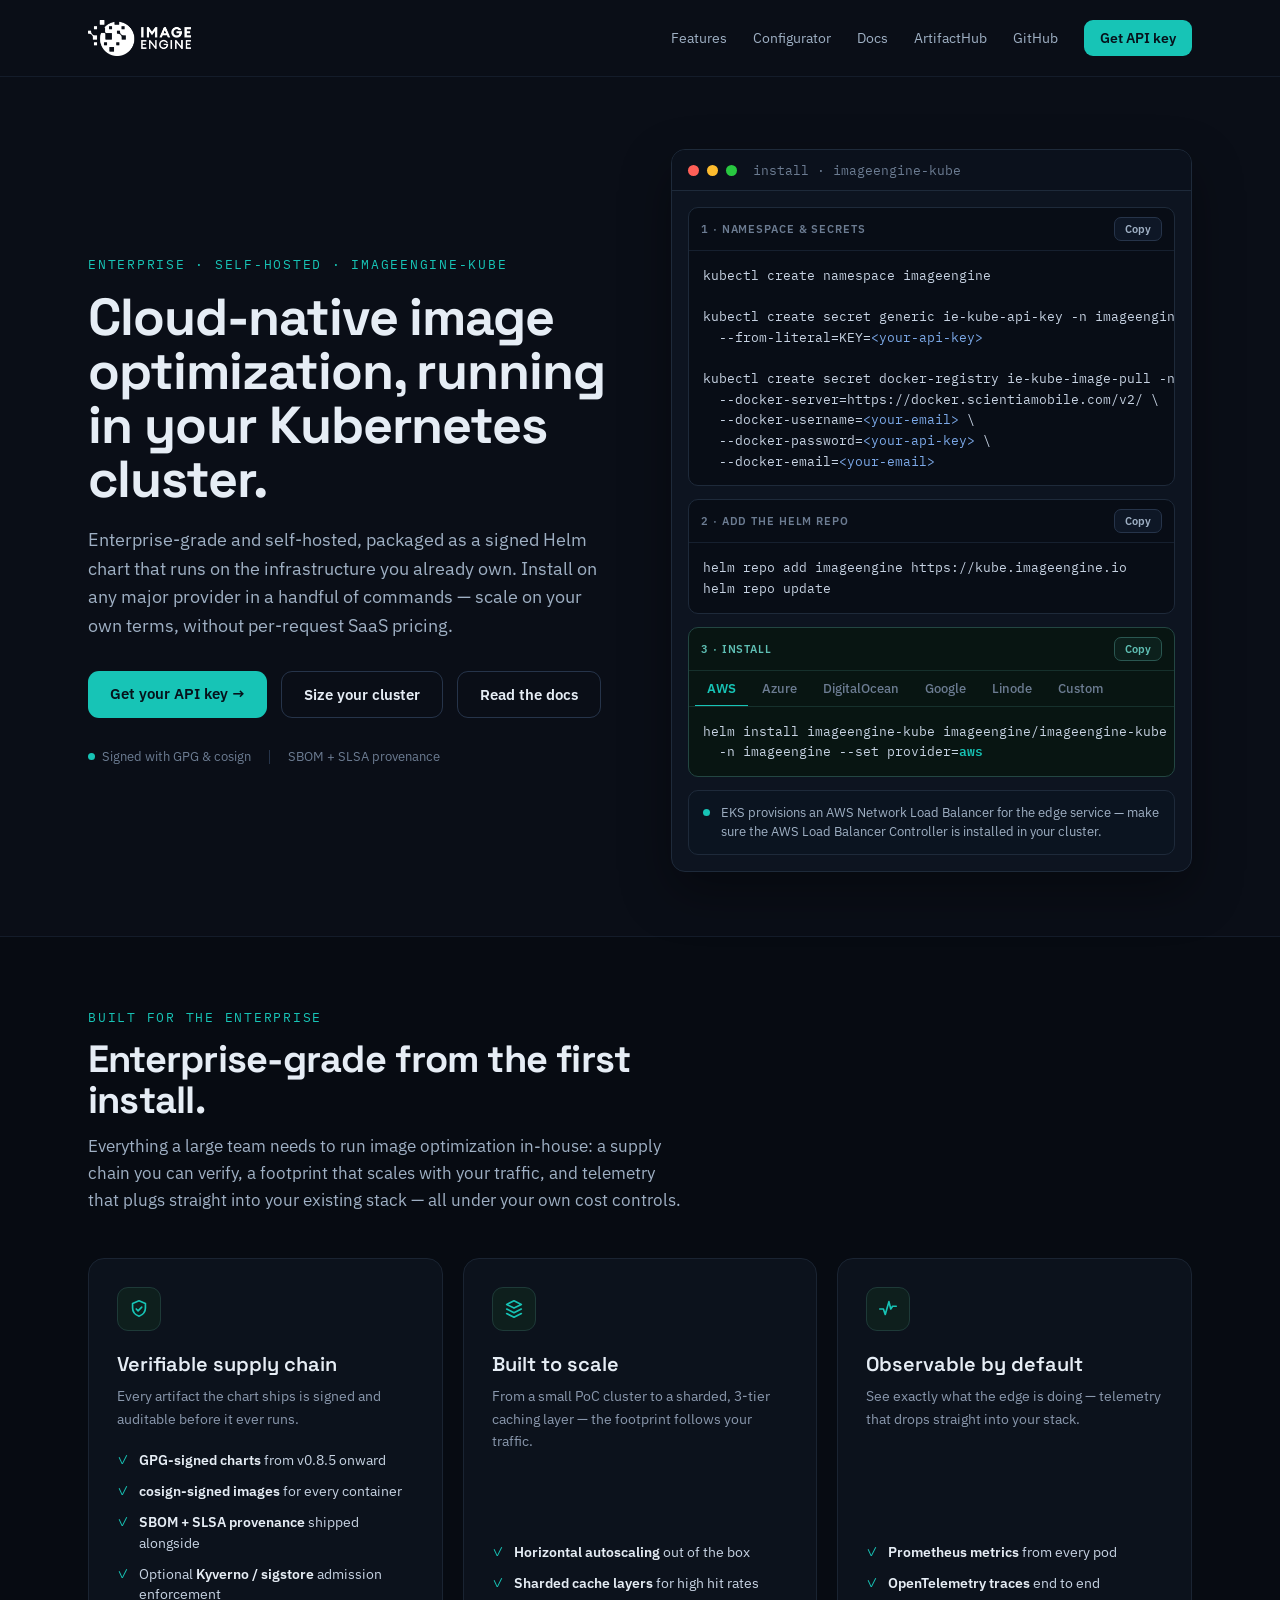
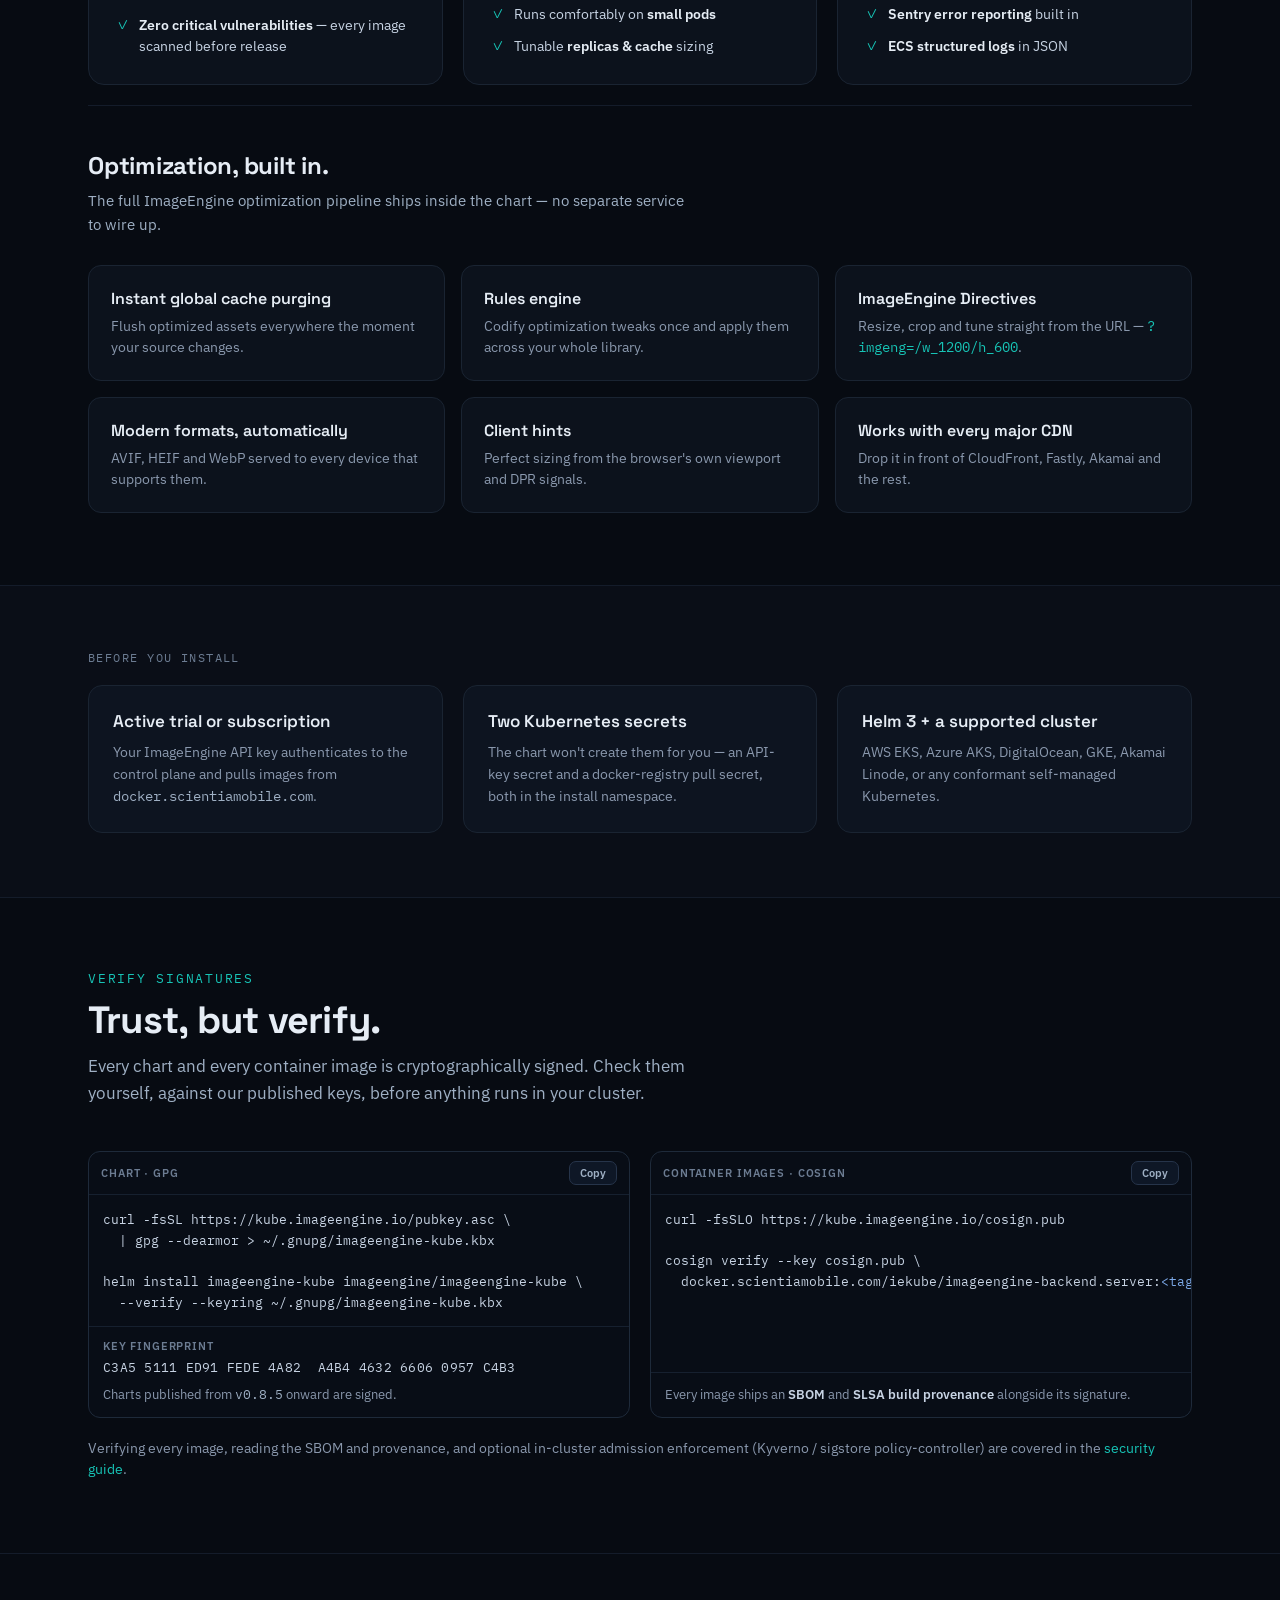
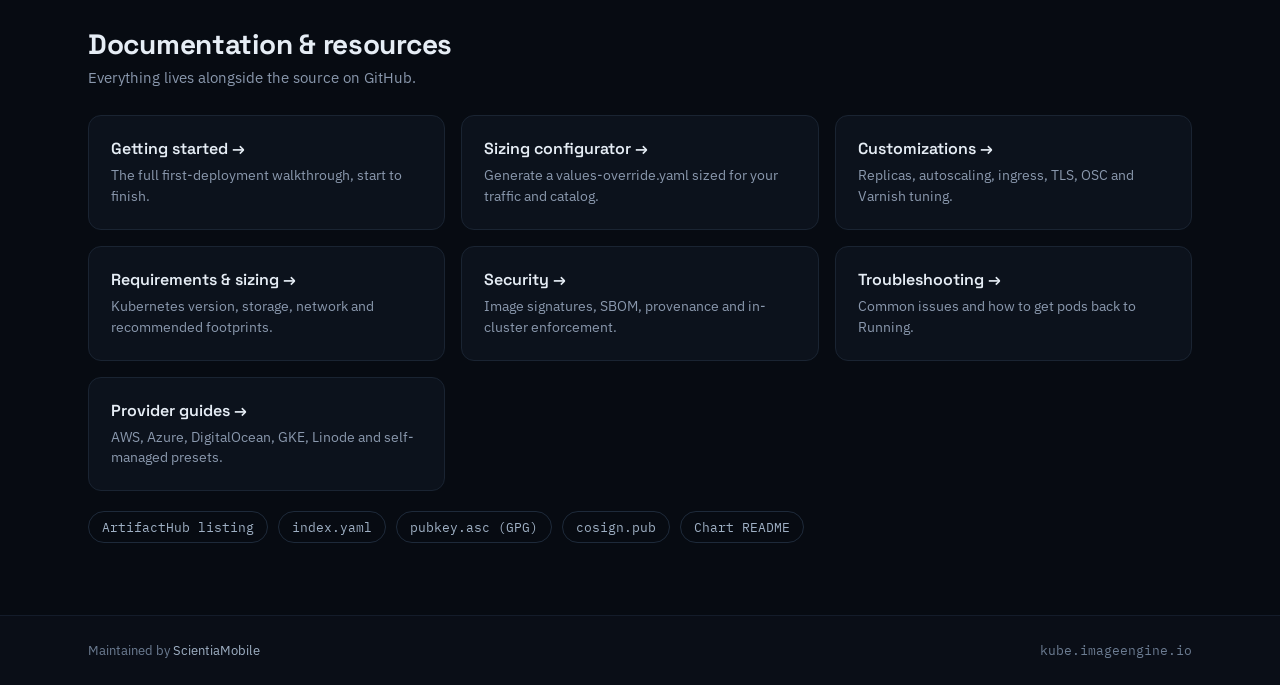
==== index.html @ 16ba5256 "feat: add sizing configurator for Helm values overrides Add configurator.html — a static sizing wiza" ====
<!doctype html>
<html lang="en">
<head>
<meta charset="utf-8">
<meta name="viewport" content="width=device-width, initial-scale=1">
<title>ImageEngine Kube — cloud-native image optimization for Kubernetes</title>
<meta name="description" content="Enterprise-grade, self-hosted image optimization packaged as a signed Helm chart that runs in your own Kubernetes cluster. Install on any major provider in a handful of commands.">
<link rel="icon" href="assets/ie-mark-v3.svg">
<link rel="preconnect" href="https://fonts.googleapis.com">
<link rel="preconnect" href="https://fonts.gstatic.com" crossorigin="">
<link href="https://fonts.googleapis.com/css2?family=Space+Grotesk:wght@400;500;600;700&family=IBM+Plex+Sans:wght@400;500;600&family=IBM+Plex+Mono:wght@400;500&display=swap" rel="stylesheet">
<style>
  * { box-sizing: border-box; }
  body { margin: 0; background: #0A0E17; }
  a { color: #17C4B6; text-decoration: none; }
  a:hover { color: #4CE0D3; }
  pre { margin: 0; }
  [data-tabstrip]::-webkit-scrollbar { display: none; }
  ::selection { background: #17C4B6; color: #06121B; }
  .copy-btn:hover { border-color: #17C4B6 !important; color: #17C4B6 !important; }
  .tab-btn:hover { color: #B7ECE6 !important; }
  @media (max-width: 900px) {
    [data-wrap] { padding-left: 28px !important; padding-right: 28px !important; }
    [data-hero] { grid-template-columns: 1fr !important; gap: 40px !important; }
    [data-hero] h1 { font-size: 40px !important; }
    [data-grid3] { grid-template-columns: 1fr 1fr !important; }
    [data-grid2] { grid-template-columns: 1fr !important; }
  }
  @media (max-width: 600px) {
    [data-wrap] { padding-left: 20px !important; padding-right: 20px !important; }
    [data-grid3] { grid-template-columns: 1fr !important; }
    [data-hero] h1 { font-size: 32px !important; }
    [data-nav] { flex-wrap: wrap !important; gap: 14px !important; }
    [data-nav-links] { gap: 14px !important; flex-wrap: wrap !important; }
  }
</style>
</head>
<body>

<div style="background:#0A0E17; color:#E6EDF5; font-family:'IBM Plex Sans',sans-serif; overflow:hidden;">

  <!-- nav -->
  <div style="border-bottom:1px solid #141C2A;">
    <div data-wrap="" data-nav="" style="max-width:1200px; margin:0 auto; display:flex; align-items:center; justify-content:space-between; padding:20px 48px;">
      <div style="display:flex; align-items:center;">
        <img src="assets/logo-white.png" alt="ImageEngine Kube" style="height:36px; width:auto; display:block;">
      </div>
      <div data-nav-links="" style="display:flex; align-items:center; gap:26px; font-size:14px;">
        <a href="#features" style="color:#9FB0C4;">Features</a>
        <a href="configurator.html" style="color:#9FB0C4;">Configurator</a>
        <a href="https://github.com/imgeng/imageengine-kube-helm/blob/main/charts/imageengine-kube/docs/GETTING_STARTED.md" style="color:#9FB0C4;">Docs</a>
        <a href="https://artifacthub.io/packages/helm/imageengine-kube/imageengine-kube" style="color:#9FB0C4;">ArtifactHub</a>
        <a href="https://github.com/imgeng/imageengine-kube-helm" style="color:#9FB0C4;">GitHub</a>
        <a href="https://imageengine.io" style="background:#17C4B6; color:#06121B; padding:9px 16px; border-radius:9px; font-weight:600;">Get API key</a>
      </div>
    </div>
  </div>

  <!-- hero -->
  <div data-wrap="" data-hero="" style="max-width:1200px; margin:0 auto; display:grid; grid-template-columns:1.02fr 1fr; gap:52px; align-items:center; padding:72px 48px 64px;">
    <div>
      <div style="font-family:'IBM Plex Mono',monospace; font-size:12.5px; letter-spacing:.14em; text-transform:uppercase; color:#17C4B6; margin-bottom:18px;">Enterprise · self-hosted · imageengine-kube</div>
      <h1 style="font-family:'Space Grotesk',sans-serif; font-weight:700; font-size:52px; line-height:1.04; letter-spacing:-.02em; margin:0 0 20px;">Cloud-native image optimization, running in your Kubernetes cluster.</h1>
      <p style="font-size:18px; line-height:1.6; color:#9FB0C4; margin:0 0 30px; max-width:520px;">Enterprise-grade and self-hosted, packaged as a signed Helm chart that runs on the infrastructure you already own. Install on any major provider in a handful of commands — scale on your own terms, without per-request SaaS pricing.</p>
      <div style="display:flex; gap:14px; flex-wrap:wrap;">
        <a href="https://imageengine.io" style="background:#17C4B6; color:#06121B; padding:13px 22px; border-radius:11px; font-weight:600; font-size:15px;">Get your API key →</a>
        <a href="configurator.html" style="border:1px solid #26344A; color:#E6EDF5; padding:13px 22px; border-radius:11px; font-weight:600; font-size:15px;">Size your cluster</a>
        <a href="https://github.com/imgeng/imageengine-kube-helm/blob/main/charts/imageengine-kube/docs/GETTING_STARTED.md" style="border:1px solid #26344A; color:#E6EDF5; padding:13px 22px; border-radius:11px; font-weight:600; font-size:15px;">Read the docs</a>
      </div>
      <div style="display:flex; align-items:center; gap:18px; margin-top:30px; font-size:13px; color:#6C7C92;">
        <span style="display:inline-flex; align-items:center; gap:7px;"><span style="width:7px; height:7px; border-radius:50%; background:#17C4B6;"></span>Signed with GPG &amp; cosign</span>
        <span style="width:1px; height:14px; background:#26344A;"></span>
        <span>SBOM + SLSA provenance</span>
      </div>
    </div>

    <!-- code panel -->
    <div style="border:1px solid #1E2A3A; border-radius:14px; background:#0D1420; overflow:hidden; box-shadow:0 20px 50px rgba(0,0,0,.35);">
      <div style="display:flex; align-items:center; gap:8px; padding:12px 16px; border-bottom:1px solid #1E2A3A; background:#0B111C;">
        <span style="width:11px; height:11px; border-radius:50%; background:#FF5F57;"></span>
        <span style="width:11px; height:11px; border-radius:50%; background:#FEBC2E;"></span>
        <span style="width:11px; height:11px; border-radius:50%; background:#28C840;"></span>
        <span style="margin-left:8px; color:#6C7C92; font-family:'IBM Plex Mono',monospace; font-size:12.5px;">install&nbsp;·&nbsp;imageengine-kube</span>
      </div>
      <div style="padding:16px; display:flex; flex-direction:column; gap:13px;">

        <div style="border:1px solid #1E2A3A; border-radius:10px; background:#080D16; overflow:hidden;">
          <div style="display:flex; justify-content:space-between; align-items:center; padding:9px 12px; border-bottom:1px solid #16202F;">
            <span style="color:#6C7C92; font-weight:600; font-size:11px; letter-spacing:.08em; text-transform:uppercase;">1 · Namespace &amp; secrets</span>
            <button id="copy-ns" class="copy-btn" style="display:inline-flex; align-items:center; gap:6px; padding:4px 10px; border:1px solid #26344A; border-radius:7px; background:#0E1726; color:#9FB0C4; font-family:'IBM Plex Sans',sans-serif; font-weight:600; font-size:11px; cursor:pointer;"><span class="copy-label">Copy</span></button>
          </div>
          <pre style="padding:14px; overflow:auto; color:#C7D3E3; font-family:'IBM Plex Mono',monospace; font-size:12.5px; line-height:1.65;">kubectl create namespace imageengine

kubectl create secret generic ie-kube-api-key -n imageengine \
  --from-literal=KEY=<span style="color:#7CA9E8;">&lt;your-api-key&gt;</span>

kubectl create secret docker-registry ie-kube-image-pull -n imageengine \
  --docker-server=https://docker.scientiamobile.com/v2/ \
  --docker-username=<span style="color:#7CA9E8;">&lt;your-email&gt;</span> \
  --docker-password=<span style="color:#7CA9E8;">&lt;your-api-key&gt;</span> \
  --docker-email=<span style="color:#7CA9E8;">&lt;your-email&gt;</span></pre>
        </div>

        <div style="border:1px solid #1E2A3A; border-radius:10px; background:#080D16; overflow:hidden;">
          <div style="display:flex; justify-content:space-between; align-items:center; padding:9px 12px; border-bottom:1px solid #16202F;">
            <span style="color:#6C7C92; font-weight:600; font-size:11px; letter-spacing:.08em; text-transform:uppercase;">2 · Add the Helm repo</span>
            <button id="copy-repo" class="copy-btn" style="display:inline-flex; align-items:center; gap:6px; padding:4px 10px; border:1px solid #26344A; border-radius:7px; background:#0E1726; color:#9FB0C4; font-family:'IBM Plex Sans',sans-serif; font-weight:600; font-size:11px; cursor:pointer;"><span class="copy-label">Copy</span></button>
          </div>
          <pre style="padding:14px; overflow:auto; color:#C7D3E3; font-family:'IBM Plex Mono',monospace; font-size:12.5px; line-height:1.65;">helm repo add imageengine https://kube.imageengine.io
helm repo update</pre>
        </div>

        <div style="border:1px solid #234642; border-radius:10px; background:#081512; overflow:hidden;">
          <div style="display:flex; justify-content:space-between; align-items:center; padding:9px 12px; border-bottom:1px solid #16302C;">
            <span style="color:#5FBFB4; font-weight:600; font-size:11px; letter-spacing:.08em; text-transform:uppercase;">3 · Install</span>
            <button id="copy-install" class="copy-btn" style="display:inline-flex; align-items:center; gap:6px; padding:4px 10px; border:1px solid #2A5751; border-radius:7px; background:#0C201C; color:#5FBFB4; font-family:'IBM Plex Sans',sans-serif; font-weight:600; font-size:11px; cursor:pointer;"><span class="copy-label">Copy</span></button>
          </div>
          <div data-tabstrip="" id="provider-tabs" style="display:flex; gap:2px; padding:0 6px; border-bottom:1px solid #16302C; overflow-x:auto; overflow-y:hidden; scrollbar-width:none;">
            <button class="tab-btn" data-id="aws" style="padding:9px 12px; font-family:'IBM Plex Sans',sans-serif; font-size:12.5px; cursor:pointer; white-space:nowrap; background:transparent; border:none; border-bottom:2px solid #17C4B6; margin-bottom:-1px; transition:color .15s ease, border-color .15s ease; color:#17C4B6; font-weight:600;">AWS</button>
            <button class="tab-btn" data-id="azure" style="padding:9px 12px; font-family:'IBM Plex Sans',sans-serif; font-size:12.5px; cursor:pointer; white-space:nowrap; background:transparent; border:none; border-bottom:2px solid transparent; margin-bottom:-1px; transition:color .15s ease, border-color .15s ease; color:#6C7C92; font-weight:500;">Azure</button>
            <button class="tab-btn" data-id="digitalocean" style="padding:9px 12px; font-family:'IBM Plex Sans',sans-serif; font-size:12.5px; cursor:pointer; white-space:nowrap; background:transparent; border:none; border-bottom:2px solid transparent; margin-bottom:-1px; transition:color .15s ease, border-color .15s ease; color:#6C7C92; font-weight:500;">DigitalOcean</button>
            <button class="tab-btn" data-id="gke" style="padding:9px 12px; font-family:'IBM Plex Sans',sans-serif; font-size:12.5px; cursor:pointer; white-space:nowrap; background:transparent; border:none; border-bottom:2px solid transparent; margin-bottom:-1px; transition:color .15s ease, border-color .15s ease; color:#6C7C92; font-weight:500;">Google</button>
            <button class="tab-btn" data-id="linode" style="padding:9px 12px; font-family:'IBM Plex Sans',sans-serif; font-size:12.5px; cursor:pointer; white-space:nowrap; background:transparent; border:none; border-bottom:2px solid transparent; margin-bottom:-1px; transition:color .15s ease, border-color .15s ease; color:#6C7C92; font-weight:500;">Linode</button>
            <button class="tab-btn" data-id="custom" style="padding:9px 12px; font-family:'IBM Plex Sans',sans-serif; font-size:12.5px; cursor:pointer; white-space:nowrap; background:transparent; border:none; border-bottom:2px solid transparent; margin-bottom:-1px; transition:color .15s ease, border-color .15s ease; color:#6C7C92; font-weight:500;">Custom</button>
          </div>
          <pre style="padding:14px; overflow:auto; color:#C7D3E3; font-family:'IBM Plex Mono',monospace; font-size:12.5px; line-height:1.65;">helm install imageengine-kube imageengine/imageengine-kube \
  -n imageengine --set provider=<span id="install-provider" style="color:#17C4B6; font-weight:600;">aws</span></pre>
        </div>

        <div style="display:flex; gap:11px; align-items:flex-start; padding:12px 14px; border:1px solid #1E2A3A; border-radius:10px; background:#0B1420;">
          <span style="flex:none; width:7px; height:7px; border-radius:50%; background:#17C4B6; margin-top:6px;"></span>
          <span id="provider-note" style="color:#9FB0C4; font-size:12.5px; line-height:1.55;">EKS provisions an AWS Network Load Balancer for the edge service — make sure the AWS Load Balancer Controller is installed in your cluster.</span>
        </div>
      </div>
    </div>
  </div>

  <!-- features -->
  <div id="features" style="background:#070B12; border-top:1px solid #141C2A; border-bottom:1px solid #141C2A;">
    <div data-wrap="" style="max-width:1200px; margin:0 auto; padding:72px 48px;">
      <div style="font-family:'IBM Plex Mono',monospace; font-size:12.5px; letter-spacing:.14em; text-transform:uppercase; color:#17C4B6; margin-bottom:14px;">Built for the enterprise</div>
      <h2 style="font-family:'Space Grotesk',sans-serif; font-weight:700; font-size:38px; line-height:1.08; letter-spacing:-.02em; margin:0 0 12px; max-width:640px;">Enterprise-grade from the first install.</h2>
      <p style="font-size:17px; line-height:1.6; color:#9FB0C4; margin:0 0 44px; max-width:600px;">Everything a large team needs to run image optimization in-house: a supply chain you can verify, a footprint that scales with your traffic, and telemetry that plugs straight into your existing stack — all under your own cost controls.</p>

      <div data-grid3="" style="display:grid; grid-template-columns:repeat(3,1fr); gap:20px;">

        <!-- security -->
        <div style="border:1px solid #1A2432; border-radius:16px; background:#0C121C; padding:28px; display:flex; flex-direction:column;">
          <span style="width:44px; height:44px; border-radius:11px; background:#0E1F1D; border:1px solid #1E3A38; display:inline-flex; align-items:center; justify-content:center; margin-bottom:20px;">
            <svg width="22" height="22" viewBox="0 0 24 24" fill="none" stroke="#17C4B6" stroke-width="1.8" stroke-linecap="round" stroke-linejoin="round"><path d="M12 3l7 3v5c0 4.5-3 7.5-7 9-4-1.5-7-4.5-7-9V6l7-3z"></path><path d="M9 12l2 2 4-4"></path></svg>
          </span>
          <h3 style="font-family:'Space Grotesk',sans-serif; font-weight:600; font-size:20px; margin:0 0 8px;">Verifiable supply chain</h3>
          <p style="color:#8A98AD; font-size:14px; line-height:1.6; margin:0 0 20px;">Every artifact the chart ships is signed and auditable before it ever runs.</p>
          <div style="display:flex; flex-direction:column; gap:11px; margin-top:auto;">
            <div style="display:flex; gap:10px; align-items:flex-start;"><span style="flex:none; color:#17C4B6; font-size:13px; margin-top:1px;">✓</span><span style="color:#C7D3E3; font-size:13.5px; line-height:1.5;"><strong style="color:#E6EDF5; font-weight:600;">GPG-signed charts</strong> from v0.8.5 onward</span></div>
            <div style="display:flex; gap:10px; align-items:flex-start;"><span style="flex:none; color:#17C4B6; font-size:13px; margin-top:1px;">✓</span><span style="color:#C7D3E3; font-size:13.5px; line-height:1.5;"><strong style="color:#E6EDF5; font-weight:600;">cosign-signed images</strong> for every container</span></div>
            <div style="display:flex; gap:10px; align-items:flex-start;"><span style="flex:none; color:#17C4B6; font-size:13px; margin-top:1px;">✓</span><span style="color:#C7D3E3; font-size:13.5px; line-height:1.5;"><strong style="color:#E6EDF5; font-weight:600;">SBOM + SLSA provenance</strong> shipped alongside</span></div>
            <div style="display:flex; gap:10px; align-items:flex-start;"><span style="flex:none; color:#17C4B6; font-size:13px; margin-top:1px;">✓</span><span style="color:#C7D3E3; font-size:13.5px; line-height:1.5;">Optional <strong style="color:#E6EDF5; font-weight:600;">Kyverno / sigstore</strong> admission enforcement</span></div>
            <div style="display:flex; gap:10px; align-items:flex-start;"><span style="flex:none; color:#17C4B6; font-size:13px; margin-top:1px;">✓</span><span style="color:#C7D3E3; font-size:13.5px; line-height:1.5;"><strong style="color:#E6EDF5; font-weight:600;">Zero critical vulnerabilities</strong> — every image scanned before release</span></div>
          </div>
        </div>

        <!-- scalability -->
        <div style="border:1px solid #1A2432; border-radius:16px; background:#0C121C; padding:28px; display:flex; flex-direction:column;">
          <span style="width:44px; height:44px; border-radius:11px; background:#0E1F1D; border:1px solid #1E3A38; display:inline-flex; align-items:center; justify-content:center; margin-bottom:20px;">
            <svg width="22" height="22" viewBox="0 0 24 24" fill="none" stroke="#17C4B6" stroke-width="1.8" stroke-linecap="round" stroke-linejoin="round"><path d="M12 3l8 4-8 4-8-4 8-4z"></path><path d="M4 12l8 4 8-4"></path><path d="M4 17l8 4 8-4"></path></svg>
          </span>
          <h3 style="font-family:'Space Grotesk',sans-serif; font-weight:600; font-size:20px; margin:0 0 8px;">Built to scale</h3>
          <p style="color:#8A98AD; font-size:14px; line-height:1.6; margin:0 0 20px;">From a small PoC cluster to a sharded, 3-tier caching layer — the footprint follows your traffic.</p>
          <div style="display:flex; flex-direction:column; gap:11px; margin-top:auto;">
            <div style="display:flex; gap:10px; align-items:flex-start;"><span style="flex:none; color:#17C4B6; font-size:13px; margin-top:1px;">✓</span><span style="color:#C7D3E3; font-size:13.5px; line-height:1.5;"><strong style="color:#E6EDF5; font-weight:600;">Horizontal autoscaling</strong> out of the box</span></div>
            <div style="display:flex; gap:10px; align-items:flex-start;"><span style="flex:none; color:#17C4B6; font-size:13px; margin-top:1px;">✓</span><span style="color:#C7D3E3; font-size:13.5px; line-height:1.5;"><strong style="color:#E6EDF5; font-weight:600;">Sharded cache layers</strong> for high hit rates</span></div>
            <div style="display:flex; gap:10px; align-items:flex-start;"><span style="flex:none; color:#17C4B6; font-size:13px; margin-top:1px;">✓</span><span style="color:#C7D3E3; font-size:13.5px; line-height:1.5;">Runs comfortably on <strong style="color:#E6EDF5; font-weight:600;">small pods</strong></span></div>
            <div style="display:flex; gap:10px; align-items:flex-start;"><span style="flex:none; color:#17C4B6; font-size:13px; margin-top:1px;">✓</span><span style="color:#C7D3E3; font-size:13.5px; line-height:1.5;">Tunable <strong style="color:#E6EDF5; font-weight:600;">replicas &amp; cache</strong> sizing</span></div>
          </div>
        </div>

        <!-- observability -->
        <div style="border:1px solid #1A2432; border-radius:16px; background:#0C121C; padding:28px; display:flex; flex-direction:column;">
          <span style="width:44px; height:44px; border-radius:11px; background:#0E1F1D; border:1px solid #1E3A38; display:inline-flex; align-items:center; justify-content:center; margin-bottom:20px;">
            <svg width="22" height="22" viewBox="0 0 24 24" fill="none" stroke="#17C4B6" stroke-width="1.8" stroke-linecap="round" stroke-linejoin="round"><path d="M3 12h4l2 6 4-14 2 8 2-3h4"></path></svg>
          </span>
          <h3 style="font-family:'Space Grotesk',sans-serif; font-weight:600; font-size:20px; margin:0 0 8px;">Observable by default</h3>
          <p style="color:#8A98AD; font-size:14px; line-height:1.6; margin:0 0 20px;">See exactly what the edge is doing — telemetry that drops straight into your stack.</p>
          <div style="display:flex; flex-direction:column; gap:11px; margin-top:auto;">
            <div style="display:flex; gap:10px; align-items:flex-start;"><span style="flex:none; color:#17C4B6; font-size:13px; margin-top:1px;">✓</span><span style="color:#C7D3E3; font-size:13.5px; line-height:1.5;"><strong style="color:#E6EDF5; font-weight:600;">Prometheus metrics</strong> from every pod</span></div>
            <div style="display:flex; gap:10px; align-items:flex-start;"><span style="flex:none; color:#17C4B6; font-size:13px; margin-top:1px;">✓</span><span style="color:#C7D3E3; font-size:13.5px; line-height:1.5;"><strong style="color:#E6EDF5; font-weight:600;">OpenTelemetry traces</strong> end to end</span></div>
            <div style="display:flex; gap:10px; align-items:flex-start;"><span style="flex:none; color:#17C4B6; font-size:13px; margin-top:1px;">✓</span><span style="color:#C7D3E3; font-size:13.5px; line-height:1.5;"><strong style="color:#E6EDF5; font-weight:600;">Sentry error reporting</strong> built in</span></div>
            <div style="display:flex; gap:10px; align-items:flex-start;"><span style="flex:none; color:#17C4B6; font-size:13px; margin-top:1px;">✓</span><span style="color:#C7D3E3; font-size:13.5px; line-height:1.5;"><strong style="color:#E6EDF5; font-weight:600;">ECS structured logs</strong> in JSON</span></div>
          </div>
        </div>

      </div>

      <div style="margin-top:20px; padding-top:44px; border-top:1px solid #141C2A;">
        <h3 style="font-family:'Space Grotesk',sans-serif; font-weight:700; font-size:24px; letter-spacing:-.01em; margin:0 0 8px;">Optimization, built in.</h3>
        <p style="font-size:15px; line-height:1.6; color:#9FB0C4; margin:0 0 28px; max-width:600px;">The full ImageEngine optimization pipeline ships inside the chart — no separate service to wire up.</p>
        <div data-grid3="" style="display:grid; grid-template-columns:repeat(3,1fr); gap:16px;">

          <div style="border:1px solid #1A2432; border-radius:13px; background:#0C121C; padding:22px;">
            <div style="font-family:'Space Grotesk',sans-serif; font-weight:600; font-size:16px; margin-bottom:7px;">Instant global cache purging</div>
            <div style="color:#8A98AD; font-size:13.5px; line-height:1.55;">Flush optimized assets everywhere the moment your source changes.</div>
          </div>

          <div style="border:1px solid #1A2432; border-radius:13px; background:#0C121C; padding:22px;">
            <div style="font-family:'Space Grotesk',sans-serif; font-weight:600; font-size:16px; margin-bottom:7px;">Rules engine</div>
            <div style="color:#8A98AD; font-size:13.5px; line-height:1.55;">Codify optimization tweaks once and apply them across your whole library.</div>
          </div>

          <div style="border:1px solid #1A2432; border-radius:13px; background:#0C121C; padding:22px;">
            <div style="font-family:'Space Grotesk',sans-serif; font-weight:600; font-size:16px; margin-bottom:7px;">ImageEngine Directives</div>
            <div style="color:#8A98AD; font-size:13.5px; line-height:1.55;">Resize, crop and tune straight from the URL — <span style="font-family:'IBM Plex Mono',monospace; color:#17C4B6;">?imgeng=/w_1200/h_600</span>.</div>
          </div>

          <div style="border:1px solid #1A2432; border-radius:13px; background:#0C121C; padding:22px;">
            <div style="font-family:'Space Grotesk',sans-serif; font-weight:600; font-size:16px; margin-bottom:7px;">Modern formats, automatically</div>
            <div style="color:#8A98AD; font-size:13.5px; line-height:1.55;">AVIF, HEIF and WebP served to every device that supports them.</div>
          </div>

          <div style="border:1px solid #1A2432; border-radius:13px; background:#0C121C; padding:22px;">
            <div style="font-family:'Space Grotesk',sans-serif; font-weight:600; font-size:16px; margin-bottom:7px;">Client hints</div>
            <div style="color:#8A98AD; font-size:13.5px; line-height:1.55;">Perfect sizing from the browser's own viewport and DPR signals.</div>
          </div>

          <div style="border:1px solid #1A2432; border-radius:13px; background:#0C121C; padding:22px;">
            <div style="font-family:'Space Grotesk',sans-serif; font-weight:600; font-size:16px; margin-bottom:7px;">Works with every major CDN</div>
            <div style="color:#8A98AD; font-size:13.5px; line-height:1.55;">Drop it in front of CloudFront, Fastly, Akamai and the rest.</div>
          </div>

        </div>
      </div>
    </div>
  </div>
  <div data-wrap="" style="max-width:1200px; margin:0 auto; padding:64px 48px;">
    <div style="font-family:'IBM Plex Mono',monospace; font-size:12px; letter-spacing:.12em; text-transform:uppercase; color:#6C7C92; margin-bottom:20px;">Before you install</div>
    <div data-grid3="" style="display:grid; grid-template-columns:repeat(3,1fr); gap:20px;">
      <div style="border:1px solid #1A2432; border-radius:14px; background:#0D1420; padding:24px;">
        <div style="font-family:'Space Grotesk',sans-serif; font-weight:600; font-size:17px; margin-bottom:9px;">Active trial or subscription</div>
        <div style="color:#8A98AD; font-size:14px; line-height:1.6;">Your ImageEngine API key authenticates to the control plane and pulls images from <span style="font-family:'IBM Plex Mono',monospace; color:#9FB0C4;">docker.scientiamobile.com</span>.</div>
      </div>
      <div style="border:1px solid #1A2432; border-radius:14px; background:#0D1420; padding:24px;">
        <div style="font-family:'Space Grotesk',sans-serif; font-weight:600; font-size:17px; margin-bottom:9px;">Two Kubernetes secrets</div>
        <div style="color:#8A98AD; font-size:14px; line-height:1.6;">The chart won't create them for you — an API-key secret and a docker-registry pull secret, both in the install namespace.</div>
      </div>
      <div style="border:1px solid #1A2432; border-radius:14px; background:#0D1420; padding:24px;">
        <div style="font-family:'Space Grotesk',sans-serif; font-weight:600; font-size:17px; margin-bottom:9px;">Helm 3 + a supported cluster</div>
        <div style="color:#8A98AD; font-size:14px; line-height:1.6;">AWS EKS, Azure AKS, DigitalOcean, GKE, Akamai Linode, or any conformant self-managed Kubernetes.</div>
      </div>
    </div>
  </div>

  <!-- verify signatures -->
  <div style="background:#070B12; border-top:1px solid #141C2A;">
    <div data-wrap="" style="max-width:1200px; margin:0 auto; padding:72px 48px;">
      <div style="font-family:'IBM Plex Mono',monospace; font-size:12.5px; letter-spacing:.14em; text-transform:uppercase; color:#17C4B6; margin-bottom:14px;">Verify signatures</div>
      <h2 style="font-family:'Space Grotesk',sans-serif; font-weight:700; font-size:38px; line-height:1.08; letter-spacing:-.02em; margin:0 0 12px; max-width:640px;">Trust, but verify.</h2>
      <p style="font-size:17px; line-height:1.6; color:#9FB0C4; margin:0 0 44px; max-width:600px;">Every chart and every container image is cryptographically signed. Check them yourself, against our published keys, before anything runs in your cluster.</p>

      <div data-grid2="" style="display:grid; grid-template-columns:1fr 1fr; gap:20px;">

        <!-- chart / GPG -->
        <div style="border:1px solid #1E2A3A; border-radius:12px; background:#080D16; overflow:hidden; display:flex; flex-direction:column;">
          <div style="display:flex; justify-content:space-between; align-items:center; padding:9px 12px; border-bottom:1px solid #16202F;">
            <span style="color:#6C7C92; font-weight:600; font-size:11px; letter-spacing:.08em; text-transform:uppercase;">Chart · GPG</span>
            <button id="copy-gpg" class="copy-btn" style="display:inline-flex; align-items:center; gap:6px; padding:4px 10px; border:1px solid #26344A; border-radius:7px; background:#0E1726; color:#9FB0C4; font-family:'IBM Plex Sans',sans-serif; font-weight:600; font-size:11px; cursor:pointer;"><span class="copy-label">Copy</span></button>
          </div>
          <pre style="padding:14px; overflow:auto; color:#C7D3E3; font-family:'IBM Plex Mono',monospace; font-size:12.5px; line-height:1.65;">curl -fsSL https://kube.imageengine.io/pubkey.asc \
  | gpg --dearmor &gt; ~/.gnupg/imageengine-kube.kbx

helm install imageengine-kube imageengine/imageengine-kube \
  --verify --keyring ~/.gnupg/imageengine-kube.kbx</pre>
          <div style="margin-top:auto; padding:12px 14px; border-top:1px solid #16202F;">
            <div style="color:#6C7C92; font-weight:600; font-size:10.5px; letter-spacing:.08em; text-transform:uppercase; margin-bottom:6px;">Key fingerprint</div>
            <div style="font-family:'IBM Plex Mono',monospace; font-size:12.5px; color:#C7D3E3; letter-spacing:.02em; word-break:break-all;">C3A5 5111 ED91 FEDE 4A82&nbsp; A4B4 4632 6606 0957 C4B3</div>
            <div style="color:#8A98AD; font-size:12.5px; line-height:1.55; margin-top:10px;">Charts published from <span style="font-family:'IBM Plex Mono',monospace; color:#9FB0C4;">v0.8.5</span> onward are signed.</div>
          </div>
        </div>

        <!-- container images / cosign -->
        <div style="border:1px solid #1E2A3A; border-radius:12px; background:#080D16; overflow:hidden; display:flex; flex-direction:column;">
          <div style="display:flex; justify-content:space-between; align-items:center; padding:9px 12px; border-bottom:1px solid #16202F;">
            <span style="color:#6C7C92; font-weight:600; font-size:11px; letter-spacing:.08em; text-transform:uppercase;">Container images · cosign</span>
            <button id="copy-cosign" class="copy-btn" style="display:inline-flex; align-items:center; gap:6px; padding:4px 10px; border:1px solid #26344A; border-radius:7px; background:#0E1726; color:#9FB0C4; font-family:'IBM Plex Sans',sans-serif; font-weight:600; font-size:11px; cursor:pointer;"><span class="copy-label">Copy</span></button>
          </div>
          <pre style="padding:14px; overflow:auto; color:#C7D3E3; font-family:'IBM Plex Mono',monospace; font-size:12.5px; line-height:1.65;">curl -fsSLO https://kube.imageengine.io/cosign.pub

cosign verify --key cosign.pub \
  docker.scientiamobile.com/iekube/imageengine-backend.server:<span style="color:#7CA9E8;">&lt;tag&gt;</span></pre>
          <div style="margin-top:auto; padding:12px 14px; border-top:1px solid #16202F;">
            <div style="color:#8A98AD; font-size:12.5px; line-height:1.55;">Every image ships an <strong style="color:#C7D3E3; font-weight:600;">SBOM</strong> and <strong style="color:#C7D3E3; font-weight:600;">SLSA build provenance</strong> alongside its signature.</div>
          </div>
        </div>

      </div>
      <p style="color:#8A98AD; font-size:13.5px; line-height:1.6; margin:20px 0 0;">Verifying every image, reading the SBOM and provenance, and optional in-cluster admission enforcement (Kyverno / sigstore policy-controller) are covered in the <a href="https://github.com/imgeng/imageengine-kube-helm/blob/main/charts/imageengine-kube/docs/SECURITY.md">security guide</a>.</p>
    </div>
  </div>

  <!-- docs -->
  <div style="padding:72px 0; background:#070B12; border-top:1px solid #141C2A;">
    <div data-wrap="" style="max-width:1200px; margin:0 auto; padding:0 48px;">
      <h2 style="font-family:'Space Grotesk',sans-serif; font-weight:700; font-size:28px; letter-spacing:-.01em; margin:0 0 6px;">Documentation &amp; resources</h2>
      <p style="color:#8A98AD; font-size:15px; margin:0 0 28px;">Everything lives alongside the source on GitHub.</p>
      <div data-grid3="" style="display:grid; grid-template-columns:repeat(3,1fr); gap:16px;">
        <a href="https://github.com/imgeng/imageengine-kube-helm/blob/main/charts/imageengine-kube/docs/GETTING_STARTED.md" style="border:1px solid #1A2432; border-radius:13px; background:#0C121C; padding:22px; display:block;"><div style="font-family:'Space Grotesk',sans-serif; font-weight:600; font-size:16px; color:#E6EDF5; margin-bottom:6px;">Getting started →</div><div style="color:#8A98AD; font-size:13.5px; line-height:1.55;">The full first-deployment walkthrough, start to finish.</div></a>
        <a href="configurator.html" style="border:1px solid #1A2432; border-radius:13px; background:#0C121C; padding:22px; display:block;"><div style="font-family:'Space Grotesk',sans-serif; font-weight:600; font-size:16px; color:#E6EDF5; margin-bottom:6px;">Sizing configurator →</div><div style="color:#8A98AD; font-size:13.5px; line-height:1.55;">Generate a values-override.yaml sized for your traffic and catalog.</div></a>
        <a href="https://github.com/imgeng/imageengine-kube-helm/blob/main/charts/imageengine-kube/docs/CUSTOMIZATIONS.md" style="border:1px solid #1A2432; border-radius:13px; background:#0C121C; padding:22px; display:block;"><div style="font-family:'Space Grotesk',sans-serif; font-weight:600; font-size:16px; color:#E6EDF5; margin-bottom:6px;">Customizations →</div><div style="color:#8A98AD; font-size:13.5px; line-height:1.55;">Replicas, autoscaling, ingress, TLS, OSC and Varnish tuning.</div></a>
        <a href="https://github.com/imgeng/imageengine-kube-helm/blob/main/charts/imageengine-kube/docs/REQUIREMENTS.md" style="border:1px solid #1A2432; border-radius:13px; background:#0C121C; padding:22px; display:block;"><div style="font-family:'Space Grotesk',sans-serif; font-weight:600; font-size:16px; color:#E6EDF5; margin-bottom:6px;">Requirements &amp; sizing →</div><div style="color:#8A98AD; font-size:13.5px; line-height:1.55;">Kubernetes version, storage, network and recommended footprints.</div></a>
        <a href="https://github.com/imgeng/imageengine-kube-helm/blob/main/charts/imageengine-kube/docs/SECURITY.md" style="border:1px solid #1A2432; border-radius:13px; background:#0C121C; padding:22px; display:block;"><div style="font-family:'Space Grotesk',sans-serif; font-weight:600; font-size:16px; color:#E6EDF5; margin-bottom:6px;">Security →</div><div style="color:#8A98AD; font-size:13.5px; line-height:1.55;">Image signatures, SBOM, provenance and in-cluster enforcement.</div></a>
        <a href="https://github.com/imgeng/imageengine-kube-helm/blob/main/charts/imageengine-kube/docs/TROUBLESHOOTING.md" style="border:1px solid #1A2432; border-radius:13px; background:#0C121C; padding:22px; display:block;"><div style="font-family:'Space Grotesk',sans-serif; font-weight:600; font-size:16px; color:#E6EDF5; margin-bottom:6px;">Troubleshooting →</div><div style="color:#8A98AD; font-size:13.5px; line-height:1.55;">Common issues and how to get pods back to Running.</div></a>
        <a href="https://github.com/imgeng/imageengine-kube-helm/tree/main/charts/imageengine-kube/docs/providers" style="border:1px solid #1A2432; border-radius:13px; background:#0C121C; padding:22px; display:block;"><div style="font-family:'Space Grotesk',sans-serif; font-weight:600; font-size:16px; color:#E6EDF5; margin-bottom:6px;">Provider guides →</div><div style="color:#8A98AD; font-size:13.5px; line-height:1.55;">AWS, Azure, DigitalOcean, GKE, Linode and self-managed presets.</div></a>
      </div>
      <div style="display:flex; flex-wrap:wrap; gap:10px; margin-top:20px;">
        <a href="https://artifacthub.io/packages/helm/imageengine-kube/imageengine-kube" style="font-family:'IBM Plex Mono',monospace; font-size:12.5px; color:#9FB0C4; border:1px solid #1E2A3A; padding:7px 13px; border-radius:999px;">ArtifactHub listing</a>
        <a href="https://kube.imageengine.io/index.yaml" style="font-family:'IBM Plex Mono',monospace; font-size:12.5px; color:#9FB0C4; border:1px solid #1E2A3A; padding:7px 13px; border-radius:999px;">index.yaml</a>
        <a href="https://kube.imageengine.io/pubkey.asc" style="font-family:'IBM Plex Mono',monospace; font-size:12.5px; color:#9FB0C4; border:1px solid #1E2A3A; padding:7px 13px; border-radius:999px;">pubkey.asc (GPG)</a>
        <a href="https://kube.imageengine.io/cosign.pub" style="font-family:'IBM Plex Mono',monospace; font-size:12.5px; color:#9FB0C4; border:1px solid #1E2A3A; padding:7px 13px; border-radius:999px;">cosign.pub</a>
        <a href="https://github.com/imgeng/imageengine-kube-helm/blob/main/charts/imageengine-kube/README.md" style="font-family:'IBM Plex Mono',monospace; font-size:12.5px; color:#9FB0C4; border:1px solid #1E2A3A; padding:7px 13px; border-radius:999px;">Chart README</a>
      </div>
    </div>
  </div>

  <!-- footer -->
  <div style="border-top:1px solid #141C2A;">
    <div data-wrap="" data-nav="" style="max-width:1200px; margin:0 auto; display:flex; align-items:center; justify-content:space-between; padding:26px 48px; font-size:13px; color:#6C7C92;">
      <span>Maintained by <a href="https://www.scientiamobile.com" style="color:#9FB0C4;">ScientiaMobile</a></span>
      <span style="font-family:'IBM Plex Mono',monospace;">kube.imageengine.io</span>
    </div>
  </div>

</div>

<script>
(function () {
  var providers = {
    aws:          'EKS provisions an AWS Network Load Balancer for the edge service — make sure the AWS Load Balancer Controller is installed in your cluster.',
    azure:        'AKS creates a Standard Azure Load Balancer. Add service annotations if you need an internal-only LB.',
    digitalocean: 'DOKS attaches a DigitalOcean Load Balancer to the edge service. Reuse an existing LB with the do-loadbalancer-id annotation.',
    gke:          'GKE exposes the edge via an external TCP Load Balancer. Use a VPC-native cluster for container-native (NEG) load balancing.',
    linode:       'LKE provisions a Linode NodeBalancer. Control region and protocol with the linode-loadbalancer service annotations.',
    custom:       'Self-managed / bare-metal clusters have no cloud LB — front the edge service with MetalLB, or set it to NodePort and route traffic yourself.'
  };

  var current = 'aws';
  var tabStrip = document.getElementById('provider-tabs');
  var tabs = tabStrip.querySelectorAll('.tab-btn');
  var installProvider = document.getElementById('install-provider');
  var note = document.getElementById('provider-note');

  function setActive(id) {
    if (!providers.hasOwnProperty(id)) { return; }
    current = id;
    for (var i = 0; i < tabs.length; i++) {
      var active = tabs[i].getAttribute('data-id') === id;
      tabs[i].style.color = active ? '#17C4B6' : '#6C7C92';
      tabs[i].style.borderBottomColor = active ? '#17C4B6' : 'transparent';
      tabs[i].style.fontWeight = active ? '600' : '500';
    }
    installProvider.textContent = id;
    note.textContent = providers[id];
  }

  for (var i = 0; i < tabs.length; i++) {
    (function (btn) {
      btn.addEventListener('click', function () { setActive(btn.getAttribute('data-id')); });
    })(tabs[i]);
  }

  function nsText() {
    return 'kubectl create namespace imageengine\n\n' +
      'kubectl create secret generic ie-kube-api-key -n imageengine \\\n' +
      '  --from-literal=KEY=<your-api-key>\n\n' +
      'kubectl create secret docker-registry ie-kube-image-pull -n imageengine \\\n' +
      '  --docker-server=https://docker.scientiamobile.com/v2/ \\\n' +
      '  --docker-username=<your-email> \\\n' +
      '  --docker-password=<your-api-key> \\\n' +
      '  --docker-email=<your-email>';
  }

  function repoText() {
    return 'helm repo add imageengine https://kube.imageengine.io\nhelm repo update';
  }

  function installText() {
    return 'helm install imageengine-kube imageengine/imageengine-kube \\\n' +
      '  -n imageengine --set provider=' + current;
  }

  function gpgText() {
    return 'curl -fsSL https://kube.imageengine.io/pubkey.asc \\\n' +
      '  | gpg --dearmor > ~/.gnupg/imageengine-kube.kbx\n\n' +
      'helm install imageengine-kube imageengine/imageengine-kube \\\n' +
      '  --verify --keyring ~/.gnupg/imageengine-kube.kbx';
  }

  function cosignText() {
    return 'curl -fsSLO https://kube.imageengine.io/cosign.pub\n\n' +
      'cosign verify --key cosign.pub \\\n' +
      '  docker.scientiamobile.com/iekube/imageengine-backend.server:<tag>';
  }

  function wireCopy(btnId, getText) {
    var btn = document.getElementById(btnId);
    if (!btn) { return; }
    var label = btn.querySelector('.copy-label');
    var timer;
    btn.addEventListener('click', function () {
      var text = getText();
      if (navigator.clipboard && navigator.clipboard.writeText) {
        navigator.clipboard.writeText(text)['catch'](function () { fallbackCopy(text); });
      } else {
        fallbackCopy(text);
      }
      label.innerHTML = '<span style="color:#17C4B6;">✓ Copied</span>';
      clearTimeout(timer);
      timer = setTimeout(function () { label.textContent = 'Copy'; }, 1600);
    });
  }

  function fallbackCopy(text) {
    try {
      var ta = document.createElement('textarea');
      ta.value = text;
      ta.setAttribute('readonly', '');
      ta.style.position = 'absolute';
      ta.style.left = '-9999px';
      document.body.appendChild(ta);
      ta.select();
      document.execCommand('copy');
      document.body.removeChild(ta);
    } catch (e) {}
  }

  wireCopy('copy-ns', nsText);
  wireCopy('copy-repo', repoText);
  wireCopy('copy-install', installText);
  wireCopy('copy-gpg', gpgText);
  wireCopy('copy-cosign', cosignText);
})();
</script>

</body>
</html>
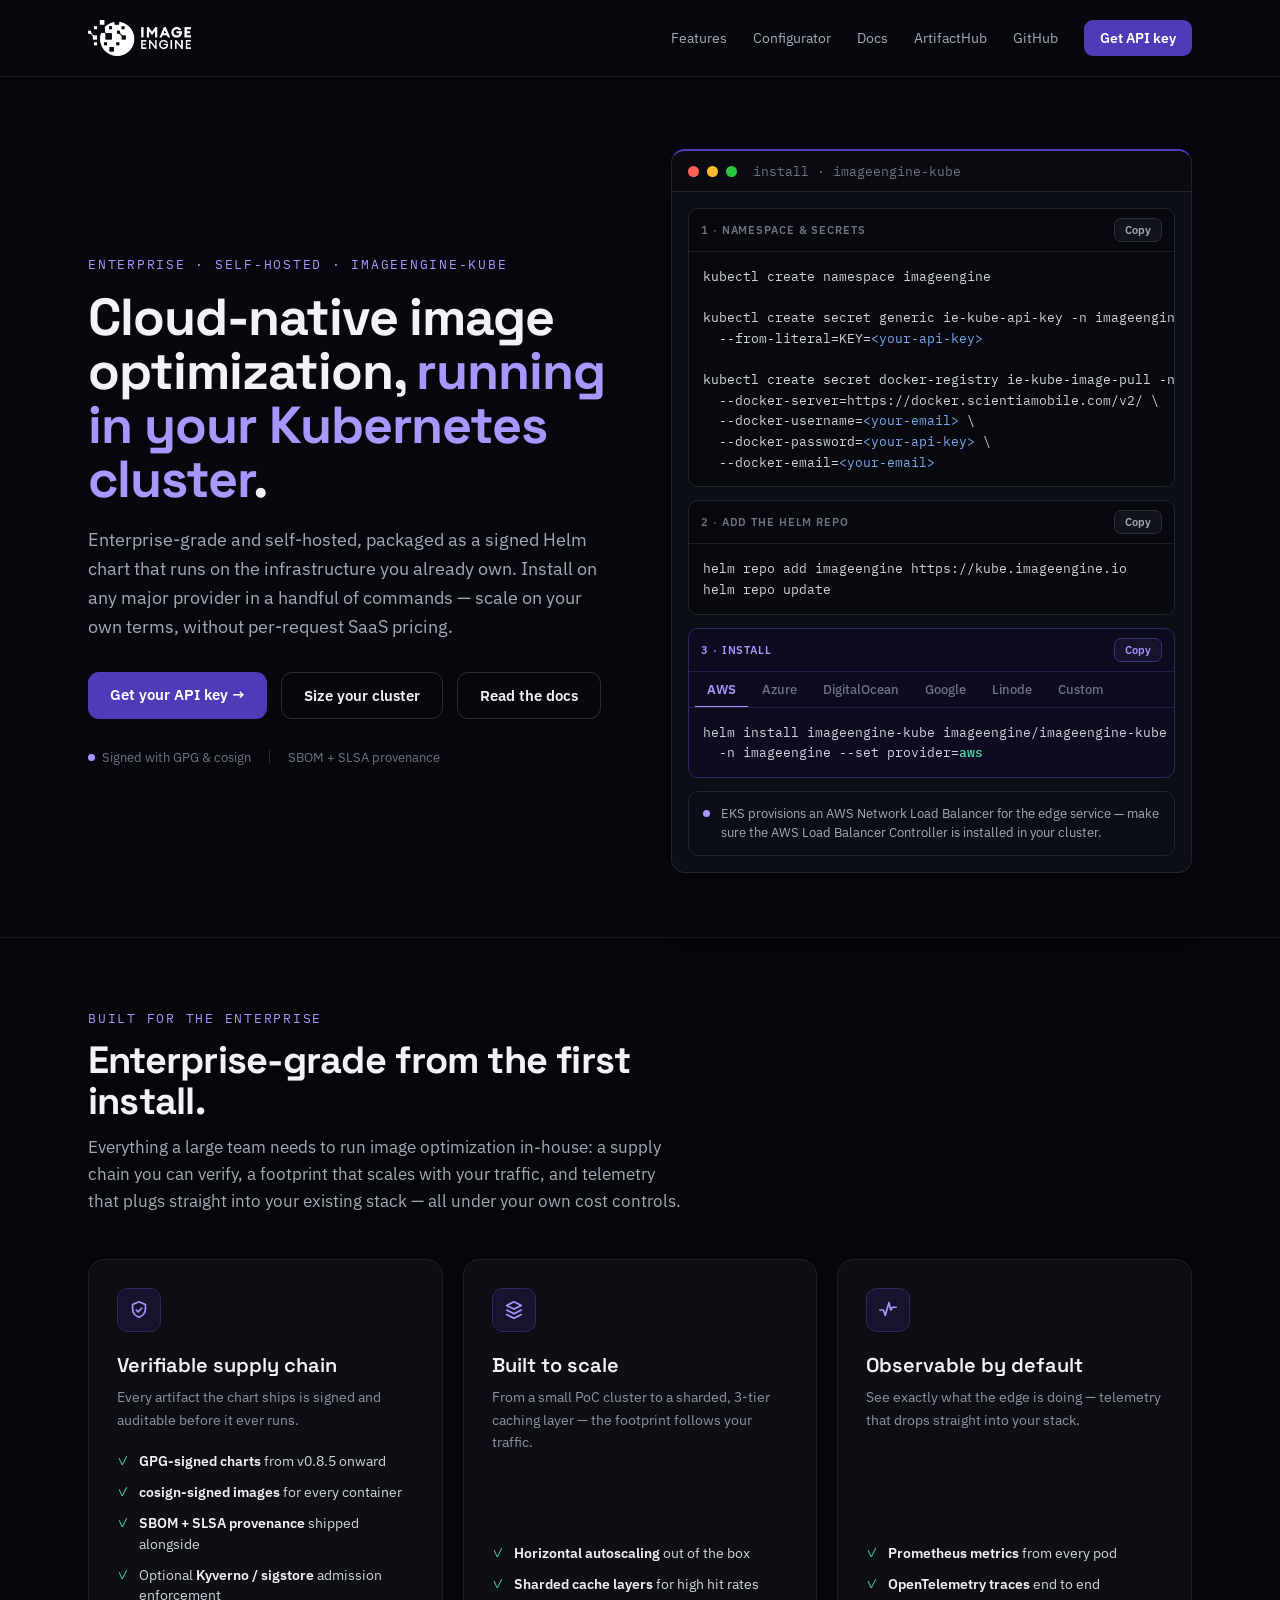
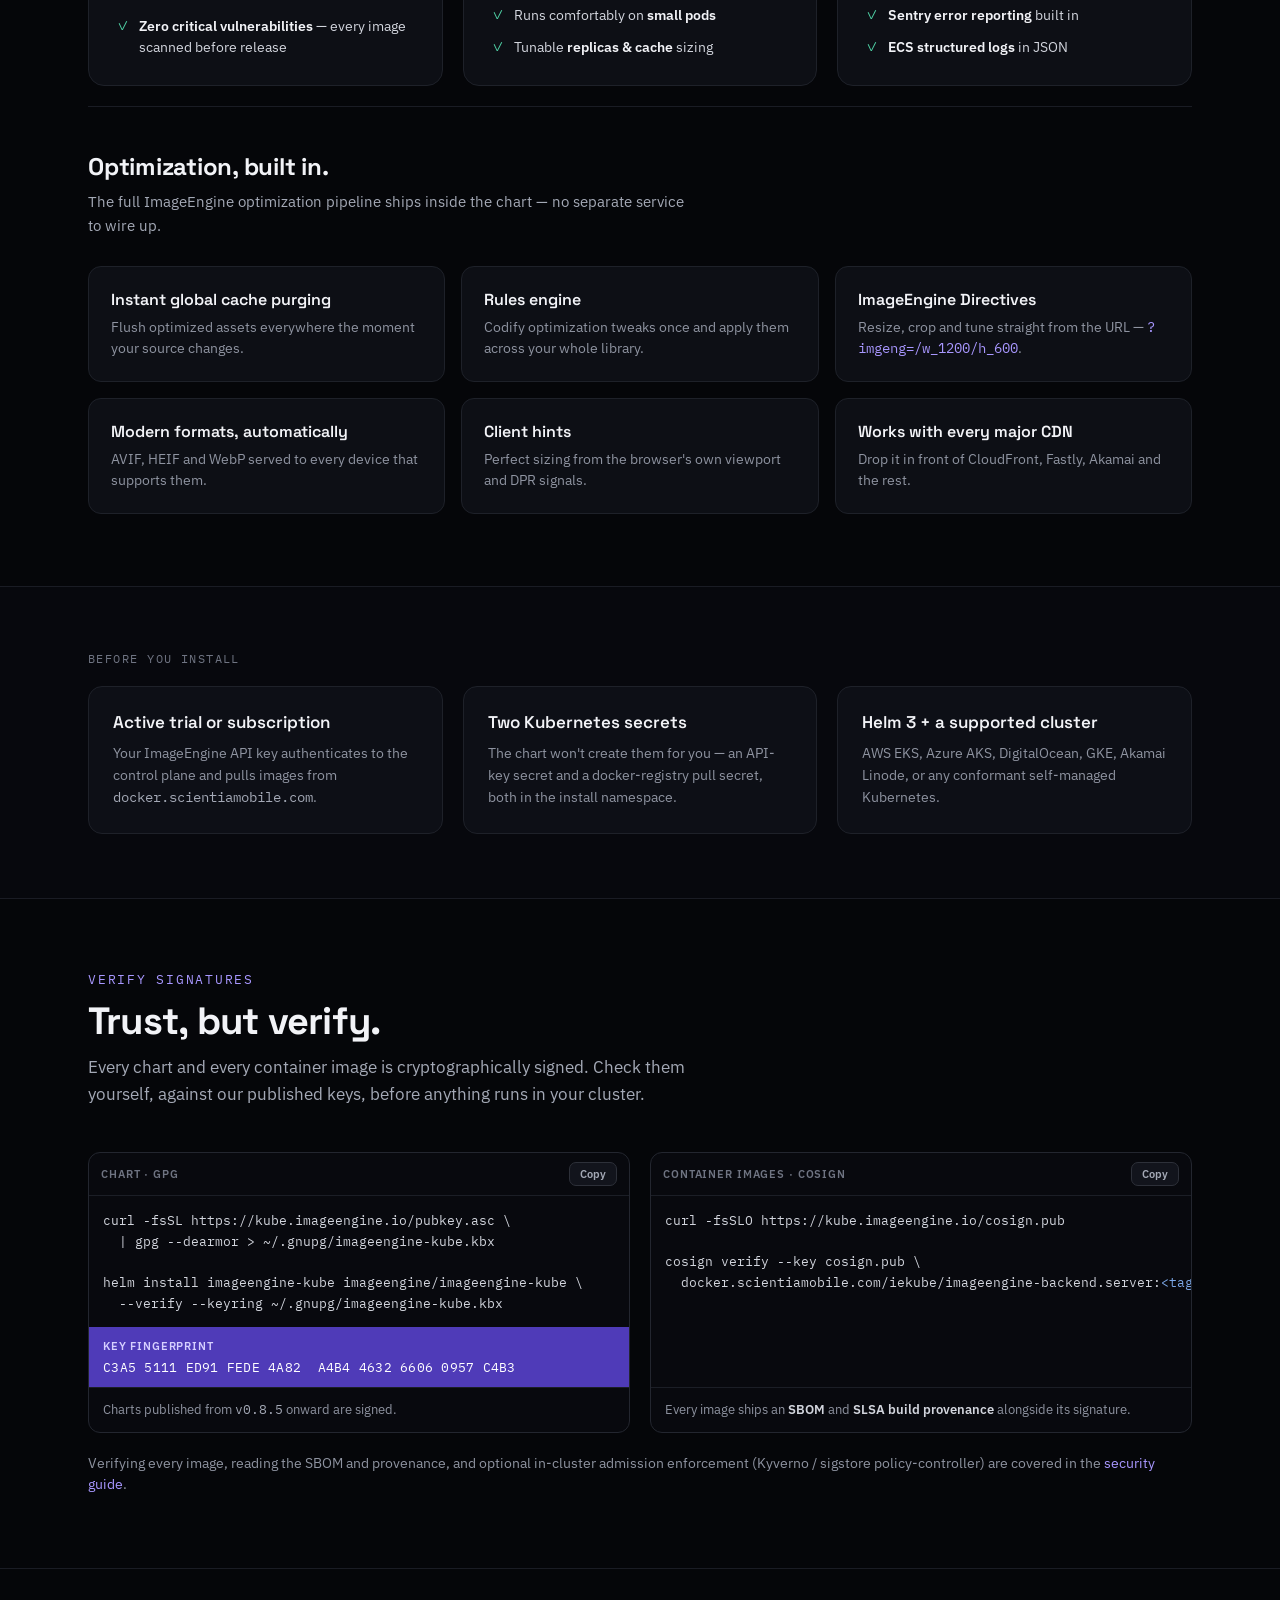
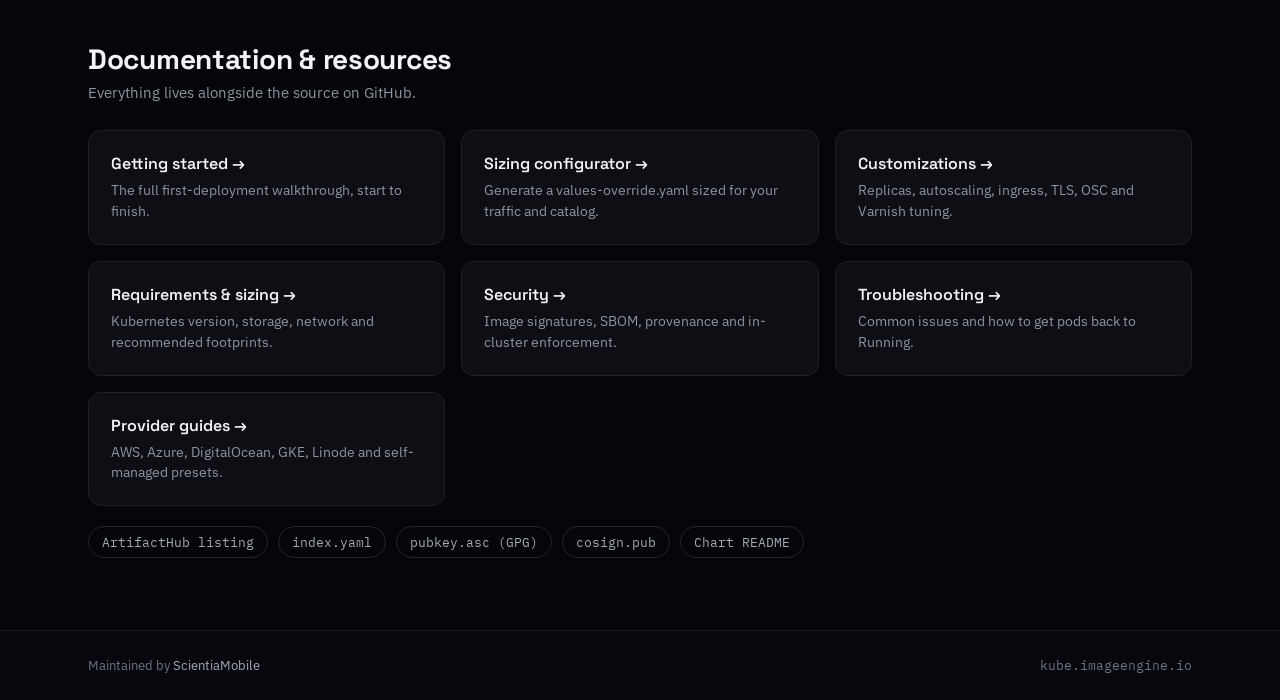
==== commit aa326ac4: "chore: update colors to match ImageEngine branding" ====
--- a/index.html
+++ b/index.html
@@ -1,6 +1,15 @@
 <!doctype html>
 <html lang="en">
 <head>
+<!-- Google tag (gtag.js) -->
+<script async src="https://www.googletagmanager.com/gtag/js?id=G-C7JXP0C43K"></script>
+<script>
+  window.dataLayer = window.dataLayer || [];
+  function gtag() { dataLayer.push(arguments); }
+  gtag('js', new Date());
+
+  gtag('config', 'G-C7JXP0C43K');
+</script>
 <meta charset="utf-8">
 <meta name="viewport" content="width=device-width, initial-scale=1">
 <title>ImageEngine Kube — cloud-native image optimization for Kubernetes</title>
@@ -11,14 +20,14 @@
 <link href="https://fonts.googleapis.com/css2?family=Space+Grotesk:wght@400;500;600;700&family=IBM+Plex+Sans:wght@400;500;600&family=IBM+Plex+Mono:wght@400;500&display=swap" rel="stylesheet">
 <style>
   * { box-sizing: border-box; }
-  body { margin: 0; background: #0A0E17; }
-  a { color: #17C4B6; text-decoration: none; }
-  a:hover { color: #4CE0D3; }
+  body { margin: 0; background: #07080D; }
+  a { color: #A897FF; text-decoration: none; }
+  a:hover { color: #C3B8FF; }
   pre { margin: 0; }
   [data-tabstrip]::-webkit-scrollbar { display: none; }
-  ::selection { background: #17C4B6; color: #06121B; }
-  .copy-btn:hover { border-color: #17C4B6 !important; color: #17C4B6 !important; }
-  .tab-btn:hover { color: #B7ECE6 !important; }
+  ::selection { background: #4F3BB8; color: #FFFFFF; }
+  .copy-btn:hover { border-color: #A897FF !important; color: #A897FF !important; }
+  .tab-btn:hover { color: #D6CFFF !important; }
   @media (max-width: 900px) {
     [data-wrap] { padding-left: 28px !important; padding-right: 28px !important; }
     [data-hero] { grid-template-columns: 1fr !important; gap: 40px !important; }
@@ -37,21 +46,21 @@
 </head>
 <body>
 
-<div style="background:#0A0E17; color:#E6EDF5; font-family:'IBM Plex Sans',sans-serif; overflow:hidden;">
+<div style="background:#07080D; color:#F2F3F7; font-family:'IBM Plex Sans',sans-serif; overflow:hidden;">
 
   <!-- nav -->
-  <div style="border-bottom:1px solid #141C2A;">
+  <div style="border-bottom:1px solid #1A1C24;">
     <div data-wrap="" data-nav="" style="max-width:1200px; margin:0 auto; display:flex; align-items:center; justify-content:space-between; padding:20px 48px;">
       <div style="display:flex; align-items:center;">
         <img src="assets/logo-white.png" alt="ImageEngine Kube" style="height:36px; width:auto; display:block;">
       </div>
       <div data-nav-links="" style="display:flex; align-items:center; gap:26px; font-size:14px;">
-        <a href="#features" style="color:#9FB0C4;">Features</a>
-        <a href="configurator.html" style="color:#9FB0C4;">Configurator</a>
-        <a href="https://github.com/imgeng/imageengine-kube-helm/blob/main/charts/imageengine-kube/docs/GETTING_STARTED.md" style="color:#9FB0C4;">Docs</a>
-        <a href="https://artifacthub.io/packages/helm/imageengine-kube/imageengine-kube" style="color:#9FB0C4;">ArtifactHub</a>
-        <a href="https://github.com/imgeng/imageengine-kube-helm" style="color:#9FB0C4;">GitHub</a>
-        <a href="https://imageengine.io" style="background:#17C4B6; color:#06121B; padding:9px 16px; border-radius:9px; font-weight:600;">Get API key</a>
+        <a href="#features" style="color:#A4A9B6;">Features</a>
+        <a href="configurator.html" style="color:#A4A9B6;">Configurator</a>
+        <a href="https://github.com/imgeng/imageengine-kube-helm/blob/main/charts/imageengine-kube/docs/GETTING_STARTED.md" style="color:#A4A9B6;">Docs</a>
+        <a href="https://artifacthub.io/packages/helm/imageengine-kube/imageengine-kube" style="color:#A4A9B6;">ArtifactHub</a>
+        <a href="https://github.com/imgeng/imageengine-kube-helm" style="color:#A4A9B6;">GitHub</a>
+        <a href="https://imageengine.io" style="background:#4F3BB8; color:#FFFFFF; padding:9px 16px; border-radius:9px; font-weight:600;">Get API key</a>
       </div>
     </div>
   </div>
@@ -59,37 +68,37 @@
   <!-- hero -->
   <div data-wrap="" data-hero="" style="max-width:1200px; margin:0 auto; display:grid; grid-template-columns:1.02fr 1fr; gap:52px; align-items:center; padding:72px 48px 64px;">
     <div>
-      <div style="font-family:'IBM Plex Mono',monospace; font-size:12.5px; letter-spacing:.14em; text-transform:uppercase; color:#17C4B6; margin-bottom:18px;">Enterprise · self-hosted · imageengine-kube</div>
-      <h1 style="font-family:'Space Grotesk',sans-serif; font-weight:700; font-size:52px; line-height:1.04; letter-spacing:-.02em; margin:0 0 20px;">Cloud-native image optimization, running in your Kubernetes cluster.</h1>
-      <p style="font-size:18px; line-height:1.6; color:#9FB0C4; margin:0 0 30px; max-width:520px;">Enterprise-grade and self-hosted, packaged as a signed Helm chart that runs on the infrastructure you already own. Install on any major provider in a handful of commands — scale on your own terms, without per-request SaaS pricing.</p>
+      <div style="font-family:'IBM Plex Mono',monospace; font-size:12.5px; letter-spacing:.14em; text-transform:uppercase; color:#A897FF; margin-bottom:18px;">Enterprise · self-hosted · imageengine-kube</div>
+      <h1 style="font-family:'Space Grotesk',sans-serif; font-weight:700; font-size:52px; line-height:1.04; letter-spacing:-.02em; margin:0 0 20px;">Cloud-native image optimization, <span style="color:#A897FF;">running in your Kubernetes cluster</span>.</h1>
+      <p style="font-size:18px; line-height:1.6; color:#A4A9B6; margin:0 0 30px; max-width:520px;">Enterprise-grade and self-hosted, packaged as a signed Helm chart that runs on the infrastructure you already own. Install on any major provider in a handful of commands — scale on your own terms, without per-request SaaS pricing.</p>
       <div style="display:flex; gap:14px; flex-wrap:wrap;">
-        <a href="https://imageengine.io" style="background:#17C4B6; color:#06121B; padding:13px 22px; border-radius:11px; font-weight:600; font-size:15px;">Get your API key →</a>
-        <a href="configurator.html" style="border:1px solid #26344A; color:#E6EDF5; padding:13px 22px; border-radius:11px; font-weight:600; font-size:15px;">Size your cluster</a>
-        <a href="https://github.com/imgeng/imageengine-kube-helm/blob/main/charts/imageengine-kube/docs/GETTING_STARTED.md" style="border:1px solid #26344A; color:#E6EDF5; padding:13px 22px; border-radius:11px; font-weight:600; font-size:15px;">Read the docs</a>
-      </div>
-      <div style="display:flex; align-items:center; gap:18px; margin-top:30px; font-size:13px; color:#6C7C92;">
-        <span style="display:inline-flex; align-items:center; gap:7px;"><span style="width:7px; height:7px; border-radius:50%; background:#17C4B6;"></span>Signed with GPG &amp; cosign</span>
-        <span style="width:1px; height:14px; background:#26344A;"></span>
+        <a href="https://imageengine.io" style="background:#4F3BB8; color:#FFFFFF; padding:13px 22px; border-radius:11px; font-weight:600; font-size:15px;">Get your API key →</a>
+        <a href="configurator.html" style="border:1px solid #2D3039; color:#F2F3F7; padding:13px 22px; border-radius:11px; font-weight:600; font-size:15px;">Size your cluster</a>
+        <a href="https://github.com/imgeng/imageengine-kube-helm/blob/main/charts/imageengine-kube/docs/GETTING_STARTED.md" style="border:1px solid #2D3039; color:#F2F3F7; padding:13px 22px; border-radius:11px; font-weight:600; font-size:15px;">Read the docs</a>
+      </div>
+      <div style="display:flex; align-items:center; gap:18px; margin-top:30px; font-size:13px; color:#6F7482;">
+        <span style="display:inline-flex; align-items:center; gap:7px;"><span style="width:7px; height:7px; border-radius:50%; background:#A897FF;"></span>Signed with GPG &amp; cosign</span>
+        <span style="width:1px; height:14px; background:#2D3039;"></span>
         <span>SBOM + SLSA provenance</span>
       </div>
     </div>
 
     <!-- code panel -->
-    <div style="border:1px solid #1E2A3A; border-radius:14px; background:#0D1420; overflow:hidden; box-shadow:0 20px 50px rgba(0,0,0,.35);">
-      <div style="display:flex; align-items:center; gap:8px; padding:12px 16px; border-bottom:1px solid #1E2A3A; background:#0B111C;">
+    <div style="border:1px solid #23262F; border-top:2px solid #4F3BB8; border-radius:14px; background:#0D0F16; overflow:hidden; box-shadow:0 20px 50px rgba(0,0,0,.35);">
+      <div style="display:flex; align-items:center; gap:8px; padding:12px 16px; border-bottom:1px solid #23262F; background:#0A0C12;">
         <span style="width:11px; height:11px; border-radius:50%; background:#FF5F57;"></span>
         <span style="width:11px; height:11px; border-radius:50%; background:#FEBC2E;"></span>
         <span style="width:11px; height:11px; border-radius:50%; background:#28C840;"></span>
-        <span style="margin-left:8px; color:#6C7C92; font-family:'IBM Plex Mono',monospace; font-size:12.5px;">install&nbsp;·&nbsp;imageengine-kube</span>
+        <span style="margin-left:8px; color:#6F7482; font-family:'IBM Plex Mono',monospace; font-size:12.5px;">install&nbsp;·&nbsp;imageengine-kube</span>
       </div>
       <div style="padding:16px; display:flex; flex-direction:column; gap:13px;">
 
-        <div style="border:1px solid #1E2A3A; border-radius:10px; background:#080D16; overflow:hidden;">
-          <div style="display:flex; justify-content:space-between; align-items:center; padding:9px 12px; border-bottom:1px solid #16202F;">
-            <span style="color:#6C7C92; font-weight:600; font-size:11px; letter-spacing:.08em; text-transform:uppercase;">1 · Namespace &amp; secrets</span>
-            <button id="copy-ns" class="copy-btn" style="display:inline-flex; align-items:center; gap:6px; padding:4px 10px; border:1px solid #26344A; border-radius:7px; background:#0E1726; color:#9FB0C4; font-family:'IBM Plex Sans',sans-serif; font-weight:600; font-size:11px; cursor:pointer;"><span class="copy-label">Copy</span></button>
-          </div>
-          <pre style="padding:14px; overflow:auto; color:#C7D3E3; font-family:'IBM Plex Mono',monospace; font-size:12.5px; line-height:1.65;">kubectl create namespace imageengine
+        <div style="border:1px solid #23262F; border-radius:10px; background:#08090E; overflow:hidden;">
+          <div style="display:flex; justify-content:space-between; align-items:center; padding:9px 12px; border-bottom:1px solid #1B1E26;">
+            <span style="color:#6F7482; font-weight:600; font-size:11px; letter-spacing:.08em; text-transform:uppercase;">1 · Namespace &amp; secrets</span>
+            <button id="copy-ns" class="copy-btn" style="display:inline-flex; align-items:center; gap:6px; padding:4px 10px; border:1px solid #2D3039; border-radius:7px; background:#12141C; color:#A4A9B6; font-family:'IBM Plex Sans',sans-serif; font-weight:600; font-size:11px; cursor:pointer;"><span class="copy-label">Copy</span></button>
+          </div>
+          <pre style="padding:14px; overflow:auto; color:#D2D5DD; font-family:'IBM Plex Mono',monospace; font-size:12.5px; line-height:1.65;">kubectl create namespace imageengine
 
 kubectl create secret generic ie-kube-api-key -n imageengine \
   --from-literal=KEY=<span style="color:#7CA9E8;">&lt;your-api-key&gt;</span>
@@ -101,130 +110,130 @@
   --docker-email=<span style="color:#7CA9E8;">&lt;your-email&gt;</span></pre>
         </div>
 
-        <div style="border:1px solid #1E2A3A; border-radius:10px; background:#080D16; overflow:hidden;">
-          <div style="display:flex; justify-content:space-between; align-items:center; padding:9px 12px; border-bottom:1px solid #16202F;">
-            <span style="color:#6C7C92; font-weight:600; font-size:11px; letter-spacing:.08em; text-transform:uppercase;">2 · Add the Helm repo</span>
-            <button id="copy-repo" class="copy-btn" style="display:inline-flex; align-items:center; gap:6px; padding:4px 10px; border:1px solid #26344A; border-radius:7px; background:#0E1726; color:#9FB0C4; font-family:'IBM Plex Sans',sans-serif; font-weight:600; font-size:11px; cursor:pointer;"><span class="copy-label">Copy</span></button>
-          </div>
-          <pre style="padding:14px; overflow:auto; color:#C7D3E3; font-family:'IBM Plex Mono',monospace; font-size:12.5px; line-height:1.65;">helm repo add imageengine https://kube.imageengine.io
+        <div style="border:1px solid #23262F; border-radius:10px; background:#08090E; overflow:hidden;">
+          <div style="display:flex; justify-content:space-between; align-items:center; padding:9px 12px; border-bottom:1px solid #1B1E26;">
+            <span style="color:#6F7482; font-weight:600; font-size:11px; letter-spacing:.08em; text-transform:uppercase;">2 · Add the Helm repo</span>
+            <button id="copy-repo" class="copy-btn" style="display:inline-flex; align-items:center; gap:6px; padding:4px 10px; border:1px solid #2D3039; border-radius:7px; background:#12141C; color:#A4A9B6; font-family:'IBM Plex Sans',sans-serif; font-weight:600; font-size:11px; cursor:pointer;"><span class="copy-label">Copy</span></button>
+          </div>
+          <pre style="padding:14px; overflow:auto; color:#D2D5DD; font-family:'IBM Plex Mono',monospace; font-size:12.5px; line-height:1.65;">helm repo add imageengine https://kube.imageengine.io
 helm repo update</pre>
         </div>
 
-        <div style="border:1px solid #234642; border-radius:10px; background:#081512; overflow:hidden;">
-          <div style="display:flex; justify-content:space-between; align-items:center; padding:9px 12px; border-bottom:1px solid #16302C;">
-            <span style="color:#5FBFB4; font-weight:600; font-size:11px; letter-spacing:.08em; text-transform:uppercase;">3 · Install</span>
-            <button id="copy-install" class="copy-btn" style="display:inline-flex; align-items:center; gap:6px; padding:4px 10px; border:1px solid #2A5751; border-radius:7px; background:#0C201C; color:#5FBFB4; font-family:'IBM Plex Sans',sans-serif; font-weight:600; font-size:11px; cursor:pointer;"><span class="copy-label">Copy</span></button>
-          </div>
-          <div data-tabstrip="" id="provider-tabs" style="display:flex; gap:2px; padding:0 6px; border-bottom:1px solid #16302C; overflow-x:auto; overflow-y:hidden; scrollbar-width:none;">
-            <button class="tab-btn" data-id="aws" style="padding:9px 12px; font-family:'IBM Plex Sans',sans-serif; font-size:12.5px; cursor:pointer; white-space:nowrap; background:transparent; border:none; border-bottom:2px solid #17C4B6; margin-bottom:-1px; transition:color .15s ease, border-color .15s ease; color:#17C4B6; font-weight:600;">AWS</button>
-            <button class="tab-btn" data-id="azure" style="padding:9px 12px; font-family:'IBM Plex Sans',sans-serif; font-size:12.5px; cursor:pointer; white-space:nowrap; background:transparent; border:none; border-bottom:2px solid transparent; margin-bottom:-1px; transition:color .15s ease, border-color .15s ease; color:#6C7C92; font-weight:500;">Azure</button>
-            <button class="tab-btn" data-id="digitalocean" style="padding:9px 12px; font-family:'IBM Plex Sans',sans-serif; font-size:12.5px; cursor:pointer; white-space:nowrap; background:transparent; border:none; border-bottom:2px solid transparent; margin-bottom:-1px; transition:color .15s ease, border-color .15s ease; color:#6C7C92; font-weight:500;">DigitalOcean</button>
-            <button class="tab-btn" data-id="gke" style="padding:9px 12px; font-family:'IBM Plex Sans',sans-serif; font-size:12.5px; cursor:pointer; white-space:nowrap; background:transparent; border:none; border-bottom:2px solid transparent; margin-bottom:-1px; transition:color .15s ease, border-color .15s ease; color:#6C7C92; font-weight:500;">Google</button>
-            <button class="tab-btn" data-id="linode" style="padding:9px 12px; font-family:'IBM Plex Sans',sans-serif; font-size:12.5px; cursor:pointer; white-space:nowrap; background:transparent; border:none; border-bottom:2px solid transparent; margin-bottom:-1px; transition:color .15s ease, border-color .15s ease; color:#6C7C92; font-weight:500;">Linode</button>
-            <button class="tab-btn" data-id="custom" style="padding:9px 12px; font-family:'IBM Plex Sans',sans-serif; font-size:12.5px; cursor:pointer; white-space:nowrap; background:transparent; border:none; border-bottom:2px solid transparent; margin-bottom:-1px; transition:color .15s ease, border-color .15s ease; color:#6C7C92; font-weight:500;">Custom</button>
-          </div>
-          <pre style="padding:14px; overflow:auto; color:#C7D3E3; font-family:'IBM Plex Mono',monospace; font-size:12.5px; line-height:1.65;">helm install imageengine-kube imageengine/imageengine-kube \
-  -n imageengine --set provider=<span id="install-provider" style="color:#17C4B6; font-weight:600;">aws</span></pre>
-        </div>
-
-        <div style="display:flex; gap:11px; align-items:flex-start; padding:12px 14px; border:1px solid #1E2A3A; border-radius:10px; background:#0B1420;">
-          <span style="flex:none; width:7px; height:7px; border-radius:50%; background:#17C4B6; margin-top:6px;"></span>
-          <span id="provider-note" style="color:#9FB0C4; font-size:12.5px; line-height:1.55;">EKS provisions an AWS Network Load Balancer for the edge service — make sure the AWS Load Balancer Controller is installed in your cluster.</span>
+        <div style="border:1px solid #2E2A5C; border-radius:10px; background:#0D0B1F; overflow:hidden;">
+          <div style="display:flex; justify-content:space-between; align-items:center; padding:9px 12px; border-bottom:1px solid #221E48;">
+            <span style="color:#A897FF; font-weight:600; font-size:11px; letter-spacing:.08em; text-transform:uppercase;">3 · Install</span>
+            <button id="copy-install" class="copy-btn" style="display:inline-flex; align-items:center; gap:6px; padding:4px 10px; border:1px solid #3A3478; border-radius:7px; background:#16132E; color:#A897FF; font-family:'IBM Plex Sans',sans-serif; font-weight:600; font-size:11px; cursor:pointer;"><span class="copy-label">Copy</span></button>
+          </div>
+          <div data-tabstrip="" id="provider-tabs" style="display:flex; gap:2px; padding:0 6px; border-bottom:1px solid #221E48; overflow-x:auto; overflow-y:hidden; scrollbar-width:none;">
+            <button class="tab-btn" data-id="aws" style="padding:9px 12px; font-family:'IBM Plex Sans',sans-serif; font-size:12.5px; cursor:pointer; white-space:nowrap; background:transparent; border:none; border-bottom:2px solid #A897FF; margin-bottom:-1px; transition:color .15s ease, border-color .15s ease; color:#A897FF; font-weight:600;">AWS</button>
+            <button class="tab-btn" data-id="azure" style="padding:9px 12px; font-family:'IBM Plex Sans',sans-serif; font-size:12.5px; cursor:pointer; white-space:nowrap; background:transparent; border:none; border-bottom:2px solid transparent; margin-bottom:-1px; transition:color .15s ease, border-color .15s ease; color:#6F7482; font-weight:500;">Azure</button>
+            <button class="tab-btn" data-id="digitalocean" style="padding:9px 12px; font-family:'IBM Plex Sans',sans-serif; font-size:12.5px; cursor:pointer; white-space:nowrap; background:transparent; border:none; border-bottom:2px solid transparent; margin-bottom:-1px; transition:color .15s ease, border-color .15s ease; color:#6F7482; font-weight:500;">DigitalOcean</button>
+            <button class="tab-btn" data-id="gke" style="padding:9px 12px; font-family:'IBM Plex Sans',sans-serif; font-size:12.5px; cursor:pointer; white-space:nowrap; background:transparent; border:none; border-bottom:2px solid transparent; margin-bottom:-1px; transition:color .15s ease, border-color .15s ease; color:#6F7482; font-weight:500;">Google</button>
+            <button class="tab-btn" data-id="linode" style="padding:9px 12px; font-family:'IBM Plex Sans',sans-serif; font-size:12.5px; cursor:pointer; white-space:nowrap; background:transparent; border:none; border-bottom:2px solid transparent; margin-bottom:-1px; transition:color .15s ease, border-color .15s ease; color:#6F7482; font-weight:500;">Linode</button>
+            <button class="tab-btn" data-id="custom" style="padding:9px 12px; font-family:'IBM Plex Sans',sans-serif; font-size:12.5px; cursor:pointer; white-space:nowrap; background:transparent; border:none; border-bottom:2px solid transparent; margin-bottom:-1px; transition:color .15s ease, border-color .15s ease; color:#6F7482; font-weight:500;">Custom</button>
+          </div>
+          <pre style="padding:14px; overflow:auto; color:#D2D5DD; font-family:'IBM Plex Mono',monospace; font-size:12.5px; line-height:1.65;">helm install imageengine-kube imageengine/imageengine-kube \
+  -n imageengine --set provider=<span id="install-provider" style="color:#4FD1A5; font-weight:600;">aws</span></pre>
+        </div>
+
+        <div style="display:flex; gap:11px; align-items:flex-start; padding:12px 14px; border:1px solid #23262F; border-radius:10px; background:#0C0E15;">
+          <span style="flex:none; width:7px; height:7px; border-radius:50%; background:#A897FF; margin-top:6px;"></span>
+          <span id="provider-note" style="color:#A4A9B6; font-size:12.5px; line-height:1.55;">EKS provisions an AWS Network Load Balancer for the edge service — make sure the AWS Load Balancer Controller is installed in your cluster.</span>
         </div>
       </div>
     </div>
   </div>
 
   <!-- features -->
-  <div id="features" style="background:#070B12; border-top:1px solid #141C2A; border-bottom:1px solid #141C2A;">
+  <div id="features" style="background:#050609; border-top:1px solid #1A1C24; border-bottom:1px solid #1A1C24;">
     <div data-wrap="" style="max-width:1200px; margin:0 auto; padding:72px 48px;">
-      <div style="font-family:'IBM Plex Mono',monospace; font-size:12.5px; letter-spacing:.14em; text-transform:uppercase; color:#17C4B6; margin-bottom:14px;">Built for the enterprise</div>
+      <div style="font-family:'IBM Plex Mono',monospace; font-size:12.5px; letter-spacing:.14em; text-transform:uppercase; color:#A897FF; margin-bottom:14px;">Built for the enterprise</div>
       <h2 style="font-family:'Space Grotesk',sans-serif; font-weight:700; font-size:38px; line-height:1.08; letter-spacing:-.02em; margin:0 0 12px; max-width:640px;">Enterprise-grade from the first install.</h2>
-      <p style="font-size:17px; line-height:1.6; color:#9FB0C4; margin:0 0 44px; max-width:600px;">Everything a large team needs to run image optimization in-house: a supply chain you can verify, a footprint that scales with your traffic, and telemetry that plugs straight into your existing stack — all under your own cost controls.</p>
+      <p style="font-size:17px; line-height:1.6; color:#A4A9B6; margin:0 0 44px; max-width:600px;">Everything a large team needs to run image optimization in-house: a supply chain you can verify, a footprint that scales with your traffic, and telemetry that plugs straight into your existing stack — all under your own cost controls.</p>
 
       <div data-grid3="" style="display:grid; grid-template-columns:repeat(3,1fr); gap:20px;">
 
         <!-- security -->
-        <div style="border:1px solid #1A2432; border-radius:16px; background:#0C121C; padding:28px; display:flex; flex-direction:column;">
-          <span style="width:44px; height:44px; border-radius:11px; background:#0E1F1D; border:1px solid #1E3A38; display:inline-flex; align-items:center; justify-content:center; margin-bottom:20px;">
-            <svg width="22" height="22" viewBox="0 0 24 24" fill="none" stroke="#17C4B6" stroke-width="1.8" stroke-linecap="round" stroke-linejoin="round"><path d="M12 3l7 3v5c0 4.5-3 7.5-7 9-4-1.5-7-4.5-7-9V6l7-3z"></path><path d="M9 12l2 2 4-4"></path></svg>
+        <div style="border:1px solid #1E2129; border-radius:16px; background:#0D0F15; padding:28px; display:flex; flex-direction:column;">
+          <span style="width:44px; height:44px; border-radius:11px; background:#16132E; border:1px solid #2E2A5C; display:inline-flex; align-items:center; justify-content:center; margin-bottom:20px;">
+            <svg width="22" height="22" viewBox="0 0 24 24" fill="none" stroke="#A897FF" stroke-width="1.8" stroke-linecap="round" stroke-linejoin="round"><path d="M12 3l7 3v5c0 4.5-3 7.5-7 9-4-1.5-7-4.5-7-9V6l7-3z"></path><path d="M9 12l2 2 4-4"></path></svg>
           </span>
           <h3 style="font-family:'Space Grotesk',sans-serif; font-weight:600; font-size:20px; margin:0 0 8px;">Verifiable supply chain</h3>
-          <p style="color:#8A98AD; font-size:14px; line-height:1.6; margin:0 0 20px;">Every artifact the chart ships is signed and auditable before it ever runs.</p>
+          <p style="color:#8E93A0; font-size:14px; line-height:1.6; margin:0 0 20px;">Every artifact the chart ships is signed and auditable before it ever runs.</p>
           <div style="display:flex; flex-direction:column; gap:11px; margin-top:auto;">
-            <div style="display:flex; gap:10px; align-items:flex-start;"><span style="flex:none; color:#17C4B6; font-size:13px; margin-top:1px;">✓</span><span style="color:#C7D3E3; font-size:13.5px; line-height:1.5;"><strong style="color:#E6EDF5; font-weight:600;">GPG-signed charts</strong> from v0.8.5 onward</span></div>
-            <div style="display:flex; gap:10px; align-items:flex-start;"><span style="flex:none; color:#17C4B6; font-size:13px; margin-top:1px;">✓</span><span style="color:#C7D3E3; font-size:13.5px; line-height:1.5;"><strong style="color:#E6EDF5; font-weight:600;">cosign-signed images</strong> for every container</span></div>
-            <div style="display:flex; gap:10px; align-items:flex-start;"><span style="flex:none; color:#17C4B6; font-size:13px; margin-top:1px;">✓</span><span style="color:#C7D3E3; font-size:13.5px; line-height:1.5;"><strong style="color:#E6EDF5; font-weight:600;">SBOM + SLSA provenance</strong> shipped alongside</span></div>
-            <div style="display:flex; gap:10px; align-items:flex-start;"><span style="flex:none; color:#17C4B6; font-size:13px; margin-top:1px;">✓</span><span style="color:#C7D3E3; font-size:13.5px; line-height:1.5;">Optional <strong style="color:#E6EDF5; font-weight:600;">Kyverno / sigstore</strong> admission enforcement</span></div>
-            <div style="display:flex; gap:10px; align-items:flex-start;"><span style="flex:none; color:#17C4B6; font-size:13px; margin-top:1px;">✓</span><span style="color:#C7D3E3; font-size:13.5px; line-height:1.5;"><strong style="color:#E6EDF5; font-weight:600;">Zero critical vulnerabilities</strong> — every image scanned before release</span></div>
+            <div style="display:flex; gap:10px; align-items:flex-start;"><span style="flex:none; color:#4FD1A5; font-size:13px; margin-top:1px;">✓</span><span style="color:#D2D5DD; font-size:13.5px; line-height:1.5;"><strong style="color:#F2F3F7; font-weight:600;">GPG-signed charts</strong> from v0.8.5 onward</span></div>
+            <div style="display:flex; gap:10px; align-items:flex-start;"><span style="flex:none; color:#4FD1A5; font-size:13px; margin-top:1px;">✓</span><span style="color:#D2D5DD; font-size:13.5px; line-height:1.5;"><strong style="color:#F2F3F7; font-weight:600;">cosign-signed images</strong> for every container</span></div>
+            <div style="display:flex; gap:10px; align-items:flex-start;"><span style="flex:none; color:#4FD1A5; font-size:13px; margin-top:1px;">✓</span><span style="color:#D2D5DD; font-size:13.5px; line-height:1.5;"><strong style="color:#F2F3F7; font-weight:600;">SBOM + SLSA provenance</strong> shipped alongside</span></div>
+            <div style="display:flex; gap:10px; align-items:flex-start;"><span style="flex:none; color:#4FD1A5; font-size:13px; margin-top:1px;">✓</span><span style="color:#D2D5DD; font-size:13.5px; line-height:1.5;">Optional <strong style="color:#F2F3F7; font-weight:600;">Kyverno / sigstore</strong> admission enforcement</span></div>
+            <div style="display:flex; gap:10px; align-items:flex-start;"><span style="flex:none; color:#4FD1A5; font-size:13px; margin-top:1px;">✓</span><span style="color:#D2D5DD; font-size:13.5px; line-height:1.5;"><strong style="color:#F2F3F7; font-weight:600;">Zero critical vulnerabilities</strong> — every image scanned before release</span></div>
           </div>
         </div>
 
         <!-- scalability -->
-        <div style="border:1px solid #1A2432; border-radius:16px; background:#0C121C; padding:28px; display:flex; flex-direction:column;">
-          <span style="width:44px; height:44px; border-radius:11px; background:#0E1F1D; border:1px solid #1E3A38; display:inline-flex; align-items:center; justify-content:center; margin-bottom:20px;">
-            <svg width="22" height="22" viewBox="0 0 24 24" fill="none" stroke="#17C4B6" stroke-width="1.8" stroke-linecap="round" stroke-linejoin="round"><path d="M12 3l8 4-8 4-8-4 8-4z"></path><path d="M4 12l8 4 8-4"></path><path d="M4 17l8 4 8-4"></path></svg>
+        <div style="border:1px solid #1E2129; border-radius:16px; background:#0D0F15; padding:28px; display:flex; flex-direction:column;">
+          <span style="width:44px; height:44px; border-radius:11px; background:#16132E; border:1px solid #2E2A5C; display:inline-flex; align-items:center; justify-content:center; margin-bottom:20px;">
+            <svg width="22" height="22" viewBox="0 0 24 24" fill="none" stroke="#A897FF" stroke-width="1.8" stroke-linecap="round" stroke-linejoin="round"><path d="M12 3l8 4-8 4-8-4 8-4z"></path><path d="M4 12l8 4 8-4"></path><path d="M4 17l8 4 8-4"></path></svg>
           </span>
           <h3 style="font-family:'Space Grotesk',sans-serif; font-weight:600; font-size:20px; margin:0 0 8px;">Built to scale</h3>
-          <p style="color:#8A98AD; font-size:14px; line-height:1.6; margin:0 0 20px;">From a small PoC cluster to a sharded, 3-tier caching layer — the footprint follows your traffic.</p>
+          <p style="color:#8E93A0; font-size:14px; line-height:1.6; margin:0 0 20px;">From a small PoC cluster to a sharded, 3-tier caching layer — the footprint follows your traffic.</p>
           <div style="display:flex; flex-direction:column; gap:11px; margin-top:auto;">
-            <div style="display:flex; gap:10px; align-items:flex-start;"><span style="flex:none; color:#17C4B6; font-size:13px; margin-top:1px;">✓</span><span style="color:#C7D3E3; font-size:13.5px; line-height:1.5;"><strong style="color:#E6EDF5; font-weight:600;">Horizontal autoscaling</strong> out of the box</span></div>
-            <div style="display:flex; gap:10px; align-items:flex-start;"><span style="flex:none; color:#17C4B6; font-size:13px; margin-top:1px;">✓</span><span style="color:#C7D3E3; font-size:13.5px; line-height:1.5;"><strong style="color:#E6EDF5; font-weight:600;">Sharded cache layers</strong> for high hit rates</span></div>
-            <div style="display:flex; gap:10px; align-items:flex-start;"><span style="flex:none; color:#17C4B6; font-size:13px; margin-top:1px;">✓</span><span style="color:#C7D3E3; font-size:13.5px; line-height:1.5;">Runs comfortably on <strong style="color:#E6EDF5; font-weight:600;">small pods</strong></span></div>
-            <div style="display:flex; gap:10px; align-items:flex-start;"><span style="flex:none; color:#17C4B6; font-size:13px; margin-top:1px;">✓</span><span style="color:#C7D3E3; font-size:13.5px; line-height:1.5;">Tunable <strong style="color:#E6EDF5; font-weight:600;">replicas &amp; cache</strong> sizing</span></div>
+            <div style="display:flex; gap:10px; align-items:flex-start;"><span style="flex:none; color:#4FD1A5; font-size:13px; margin-top:1px;">✓</span><span style="color:#D2D5DD; font-size:13.5px; line-height:1.5;"><strong style="color:#F2F3F7; font-weight:600;">Horizontal autoscaling</strong> out of the box</span></div>
+            <div style="display:flex; gap:10px; align-items:flex-start;"><span style="flex:none; color:#4FD1A5; font-size:13px; margin-top:1px;">✓</span><span style="color:#D2D5DD; font-size:13.5px; line-height:1.5;"><strong style="color:#F2F3F7; font-weight:600;">Sharded cache layers</strong> for high hit rates</span></div>
+            <div style="display:flex; gap:10px; align-items:flex-start;"><span style="flex:none; color:#4FD1A5; font-size:13px; margin-top:1px;">✓</span><span style="color:#D2D5DD; font-size:13.5px; line-height:1.5;">Runs comfortably on <strong style="color:#F2F3F7; font-weight:600;">small pods</strong></span></div>
+            <div style="display:flex; gap:10px; align-items:flex-start;"><span style="flex:none; color:#4FD1A5; font-size:13px; margin-top:1px;">✓</span><span style="color:#D2D5DD; font-size:13.5px; line-height:1.5;">Tunable <strong style="color:#F2F3F7; font-weight:600;">replicas &amp; cache</strong> sizing</span></div>
           </div>
         </div>
 
         <!-- observability -->
-        <div style="border:1px solid #1A2432; border-radius:16px; background:#0C121C; padding:28px; display:flex; flex-direction:column;">
-          <span style="width:44px; height:44px; border-radius:11px; background:#0E1F1D; border:1px solid #1E3A38; display:inline-flex; align-items:center; justify-content:center; margin-bottom:20px;">
-            <svg width="22" height="22" viewBox="0 0 24 24" fill="none" stroke="#17C4B6" stroke-width="1.8" stroke-linecap="round" stroke-linejoin="round"><path d="M3 12h4l2 6 4-14 2 8 2-3h4"></path></svg>
+        <div style="border:1px solid #1E2129; border-radius:16px; background:#0D0F15; padding:28px; display:flex; flex-direction:column;">
+          <span style="width:44px; height:44px; border-radius:11px; background:#16132E; border:1px solid #2E2A5C; display:inline-flex; align-items:center; justify-content:center; margin-bottom:20px;">
+            <svg width="22" height="22" viewBox="0 0 24 24" fill="none" stroke="#A897FF" stroke-width="1.8" stroke-linecap="round" stroke-linejoin="round"><path d="M3 12h4l2 6 4-14 2 8 2-3h4"></path></svg>
           </span>
           <h3 style="font-family:'Space Grotesk',sans-serif; font-weight:600; font-size:20px; margin:0 0 8px;">Observable by default</h3>
-          <p style="color:#8A98AD; font-size:14px; line-height:1.6; margin:0 0 20px;">See exactly what the edge is doing — telemetry that drops straight into your stack.</p>
+          <p style="color:#8E93A0; font-size:14px; line-height:1.6; margin:0 0 20px;">See exactly what the edge is doing — telemetry that drops straight into your stack.</p>
           <div style="display:flex; flex-direction:column; gap:11px; margin-top:auto;">
-            <div style="display:flex; gap:10px; align-items:flex-start;"><span style="flex:none; color:#17C4B6; font-size:13px; margin-top:1px;">✓</span><span style="color:#C7D3E3; font-size:13.5px; line-height:1.5;"><strong style="color:#E6EDF5; font-weight:600;">Prometheus metrics</strong> from every pod</span></div>
-            <div style="display:flex; gap:10px; align-items:flex-start;"><span style="flex:none; color:#17C4B6; font-size:13px; margin-top:1px;">✓</span><span style="color:#C7D3E3; font-size:13.5px; line-height:1.5;"><strong style="color:#E6EDF5; font-weight:600;">OpenTelemetry traces</strong> end to end</span></div>
-            <div style="display:flex; gap:10px; align-items:flex-start;"><span style="flex:none; color:#17C4B6; font-size:13px; margin-top:1px;">✓</span><span style="color:#C7D3E3; font-size:13.5px; line-height:1.5;"><strong style="color:#E6EDF5; font-weight:600;">Sentry error reporting</strong> built in</span></div>
-            <div style="display:flex; gap:10px; align-items:flex-start;"><span style="flex:none; color:#17C4B6; font-size:13px; margin-top:1px;">✓</span><span style="color:#C7D3E3; font-size:13.5px; line-height:1.5;"><strong style="color:#E6EDF5; font-weight:600;">ECS structured logs</strong> in JSON</span></div>
-          </div>
-        </div>
-
-      </div>
-
-      <div style="margin-top:20px; padding-top:44px; border-top:1px solid #141C2A;">
+            <div style="display:flex; gap:10px; align-items:flex-start;"><span style="flex:none; color:#4FD1A5; font-size:13px; margin-top:1px;">✓</span><span style="color:#D2D5DD; font-size:13.5px; line-height:1.5;"><strong style="color:#F2F3F7; font-weight:600;">Prometheus metrics</strong> from every pod</span></div>
+            <div style="display:flex; gap:10px; align-items:flex-start;"><span style="flex:none; color:#4FD1A5; font-size:13px; margin-top:1px;">✓</span><span style="color:#D2D5DD; font-size:13.5px; line-height:1.5;"><strong style="color:#F2F3F7; font-weight:600;">OpenTelemetry traces</strong> end to end</span></div>
+            <div style="display:flex; gap:10px; align-items:flex-start;"><span style="flex:none; color:#4FD1A5; font-size:13px; margin-top:1px;">✓</span><span style="color:#D2D5DD; font-size:13.5px; line-height:1.5;"><strong style="color:#F2F3F7; font-weight:600;">Sentry error reporting</strong> built in</span></div>
+            <div style="display:flex; gap:10px; align-items:flex-start;"><span style="flex:none; color:#4FD1A5; font-size:13px; margin-top:1px;">✓</span><span style="color:#D2D5DD; font-size:13.5px; line-height:1.5;"><strong style="color:#F2F3F7; font-weight:600;">ECS structured logs</strong> in JSON</span></div>
+          </div>
+        </div>
+
+      </div>
+
+      <div style="margin-top:20px; padding-top:44px; border-top:1px solid #1A1C24;">
         <h3 style="font-family:'Space Grotesk',sans-serif; font-weight:700; font-size:24px; letter-spacing:-.01em; margin:0 0 8px;">Optimization, built in.</h3>
-        <p style="font-size:15px; line-height:1.6; color:#9FB0C4; margin:0 0 28px; max-width:600px;">The full ImageEngine optimization pipeline ships inside the chart — no separate service to wire up.</p>
+        <p style="font-size:15px; line-height:1.6; color:#A4A9B6; margin:0 0 28px; max-width:600px;">The full ImageEngine optimization pipeline ships inside the chart — no separate service to wire up.</p>
         <div data-grid3="" style="display:grid; grid-template-columns:repeat(3,1fr); gap:16px;">
 
-          <div style="border:1px solid #1A2432; border-radius:13px; background:#0C121C; padding:22px;">
+          <div style="border:1px solid #1E2129; border-radius:13px; background:#0D0F15; padding:22px;">
             <div style="font-family:'Space Grotesk',sans-serif; font-weight:600; font-size:16px; margin-bottom:7px;">Instant global cache purging</div>
-            <div style="color:#8A98AD; font-size:13.5px; line-height:1.55;">Flush optimized assets everywhere the moment your source changes.</div>
-          </div>
-
-          <div style="border:1px solid #1A2432; border-radius:13px; background:#0C121C; padding:22px;">
+            <div style="color:#8E93A0; font-size:13.5px; line-height:1.55;">Flush optimized assets everywhere the moment your source changes.</div>
+          </div>
+
+          <div style="border:1px solid #1E2129; border-radius:13px; background:#0D0F15; padding:22px;">
             <div style="font-family:'Space Grotesk',sans-serif; font-weight:600; font-size:16px; margin-bottom:7px;">Rules engine</div>
-            <div style="color:#8A98AD; font-size:13.5px; line-height:1.55;">Codify optimization tweaks once and apply them across your whole library.</div>
-          </div>
-
-          <div style="border:1px solid #1A2432; border-radius:13px; background:#0C121C; padding:22px;">
+            <div style="color:#8E93A0; font-size:13.5px; line-height:1.55;">Codify optimization tweaks once and apply them across your whole library.</div>
+          </div>
+
+          <div style="border:1px solid #1E2129; border-radius:13px; background:#0D0F15; padding:22px;">
             <div style="font-family:'Space Grotesk',sans-serif; font-weight:600; font-size:16px; margin-bottom:7px;">ImageEngine Directives</div>
-            <div style="color:#8A98AD; font-size:13.5px; line-height:1.55;">Resize, crop and tune straight from the URL — <span style="font-family:'IBM Plex Mono',monospace; color:#17C4B6;">?imgeng=/w_1200/h_600</span>.</div>
-          </div>
-
-          <div style="border:1px solid #1A2432; border-radius:13px; background:#0C121C; padding:22px;">
+            <div style="color:#8E93A0; font-size:13.5px; line-height:1.55;">Resize, crop and tune straight from the URL — <span style="font-family:'IBM Plex Mono',monospace; color:#A897FF;">?imgeng=/w_1200/h_600</span>.</div>
+          </div>
+
+          <div style="border:1px solid #1E2129; border-radius:13px; background:#0D0F15; padding:22px;">
             <div style="font-family:'Space Grotesk',sans-serif; font-weight:600; font-size:16px; margin-bottom:7px;">Modern formats, automatically</div>
-            <div style="color:#8A98AD; font-size:13.5px; line-height:1.55;">AVIF, HEIF and WebP served to every device that supports them.</div>
-          </div>
-
-          <div style="border:1px solid #1A2432; border-radius:13px; background:#0C121C; padding:22px;">
+            <div style="color:#8E93A0; font-size:13.5px; line-height:1.55;">AVIF, HEIF and WebP served to every device that supports them.</div>
+          </div>
+
+          <div style="border:1px solid #1E2129; border-radius:13px; background:#0D0F15; padding:22px;">
             <div style="font-family:'Space Grotesk',sans-serif; font-weight:600; font-size:16px; margin-bottom:7px;">Client hints</div>
-            <div style="color:#8A98AD; font-size:13.5px; line-height:1.55;">Perfect sizing from the browser's own viewport and DPR signals.</div>
-          </div>
-
-          <div style="border:1px solid #1A2432; border-radius:13px; background:#0C121C; padding:22px;">
+            <div style="color:#8E93A0; font-size:13.5px; line-height:1.55;">Perfect sizing from the browser's own viewport and DPR signals.</div>
+          </div>
+
+          <div style="border:1px solid #1E2129; border-radius:13px; background:#0D0F15; padding:22px;">
             <div style="font-family:'Space Grotesk',sans-serif; font-weight:600; font-size:16px; margin-bottom:7px;">Works with every major CDN</div>
-            <div style="color:#8A98AD; font-size:13.5px; line-height:1.55;">Drop it in front of CloudFront, Fastly, Akamai and the rest.</div>
+            <div style="color:#8E93A0; font-size:13.5px; line-height:1.55;">Drop it in front of CloudFront, Fastly, Akamai and the rest.</div>
           </div>
 
         </div>
@@ -232,98 +241,100 @@
     </div>
   </div>
   <div data-wrap="" style="max-width:1200px; margin:0 auto; padding:64px 48px;">
-    <div style="font-family:'IBM Plex Mono',monospace; font-size:12px; letter-spacing:.12em; text-transform:uppercase; color:#6C7C92; margin-bottom:20px;">Before you install</div>
+    <div style="font-family:'IBM Plex Mono',monospace; font-size:12px; letter-spacing:.12em; text-transform:uppercase; color:#6F7482; margin-bottom:20px;">Before you install</div>
     <div data-grid3="" style="display:grid; grid-template-columns:repeat(3,1fr); gap:20px;">
-      <div style="border:1px solid #1A2432; border-radius:14px; background:#0D1420; padding:24px;">
+      <div style="border:1px solid #1E2129; border-radius:14px; background:#0D0F16; padding:24px;">
         <div style="font-family:'Space Grotesk',sans-serif; font-weight:600; font-size:17px; margin-bottom:9px;">Active trial or subscription</div>
-        <div style="color:#8A98AD; font-size:14px; line-height:1.6;">Your ImageEngine API key authenticates to the control plane and pulls images from <span style="font-family:'IBM Plex Mono',monospace; color:#9FB0C4;">docker.scientiamobile.com</span>.</div>
-      </div>
-      <div style="border:1px solid #1A2432; border-radius:14px; background:#0D1420; padding:24px;">
+        <div style="color:#8E93A0; font-size:14px; line-height:1.6;">Your ImageEngine API key authenticates to the control plane and pulls images from <span style="font-family:'IBM Plex Mono',monospace; color:#A4A9B6;">docker.scientiamobile.com</span>.</div>
+      </div>
+      <div style="border:1px solid #1E2129; border-radius:14px; background:#0D0F16; padding:24px;">
         <div style="font-family:'Space Grotesk',sans-serif; font-weight:600; font-size:17px; margin-bottom:9px;">Two Kubernetes secrets</div>
-        <div style="color:#8A98AD; font-size:14px; line-height:1.6;">The chart won't create them for you — an API-key secret and a docker-registry pull secret, both in the install namespace.</div>
-      </div>
-      <div style="border:1px solid #1A2432; border-radius:14px; background:#0D1420; padding:24px;">
+        <div style="color:#8E93A0; font-size:14px; line-height:1.6;">The chart won't create them for you — an API-key secret and a docker-registry pull secret, both in the install namespace.</div>
+      </div>
+      <div style="border:1px solid #1E2129; border-radius:14px; background:#0D0F16; padding:24px;">
         <div style="font-family:'Space Grotesk',sans-serif; font-weight:600; font-size:17px; margin-bottom:9px;">Helm 3 + a supported cluster</div>
-        <div style="color:#8A98AD; font-size:14px; line-height:1.6;">AWS EKS, Azure AKS, DigitalOcean, GKE, Akamai Linode, or any conformant self-managed Kubernetes.</div>
+        <div style="color:#8E93A0; font-size:14px; line-height:1.6;">AWS EKS, Azure AKS, DigitalOcean, GKE, Akamai Linode, or any conformant self-managed Kubernetes.</div>
       </div>
     </div>
   </div>
 
   <!-- verify signatures -->
-  <div style="background:#070B12; border-top:1px solid #141C2A;">
+  <div style="background:#050609; border-top:1px solid #1A1C24;">
     <div data-wrap="" style="max-width:1200px; margin:0 auto; padding:72px 48px;">
-      <div style="font-family:'IBM Plex Mono',monospace; font-size:12.5px; letter-spacing:.14em; text-transform:uppercase; color:#17C4B6; margin-bottom:14px;">Verify signatures</div>
+      <div style="font-family:'IBM Plex Mono',monospace; font-size:12.5px; letter-spacing:.14em; text-transform:uppercase; color:#A897FF; margin-bottom:14px;">Verify signatures</div>
       <h2 style="font-family:'Space Grotesk',sans-serif; font-weight:700; font-size:38px; line-height:1.08; letter-spacing:-.02em; margin:0 0 12px; max-width:640px;">Trust, but verify.</h2>
-      <p style="font-size:17px; line-height:1.6; color:#9FB0C4; margin:0 0 44px; max-width:600px;">Every chart and every container image is cryptographically signed. Check them yourself, against our published keys, before anything runs in your cluster.</p>
+      <p style="font-size:17px; line-height:1.6; color:#A4A9B6; margin:0 0 44px; max-width:600px;">Every chart and every container image is cryptographically signed. Check them yourself, against our published keys, before anything runs in your cluster.</p>
 
       <div data-grid2="" style="display:grid; grid-template-columns:1fr 1fr; gap:20px;">
 
         <!-- chart / GPG -->
-        <div style="border:1px solid #1E2A3A; border-radius:12px; background:#080D16; overflow:hidden; display:flex; flex-direction:column;">
-          <div style="display:flex; justify-content:space-between; align-items:center; padding:9px 12px; border-bottom:1px solid #16202F;">
-            <span style="color:#6C7C92; font-weight:600; font-size:11px; letter-spacing:.08em; text-transform:uppercase;">Chart · GPG</span>
-            <button id="copy-gpg" class="copy-btn" style="display:inline-flex; align-items:center; gap:6px; padding:4px 10px; border:1px solid #26344A; border-radius:7px; background:#0E1726; color:#9FB0C4; font-family:'IBM Plex Sans',sans-serif; font-weight:600; font-size:11px; cursor:pointer;"><span class="copy-label">Copy</span></button>
-          </div>
-          <pre style="padding:14px; overflow:auto; color:#C7D3E3; font-family:'IBM Plex Mono',monospace; font-size:12.5px; line-height:1.65;">curl -fsSL https://kube.imageengine.io/pubkey.asc \
+        <div style="border:1px solid #23262F; border-radius:12px; background:#08090E; overflow:hidden; display:flex; flex-direction:column;">
+          <div style="display:flex; justify-content:space-between; align-items:center; padding:9px 12px; border-bottom:1px solid #1B1E26;">
+            <span style="color:#6F7482; font-weight:600; font-size:11px; letter-spacing:.08em; text-transform:uppercase;">Chart · GPG</span>
+            <button id="copy-gpg" class="copy-btn" style="display:inline-flex; align-items:center; gap:6px; padding:4px 10px; border:1px solid #2D3039; border-radius:7px; background:#12141C; color:#A4A9B6; font-family:'IBM Plex Sans',sans-serif; font-weight:600; font-size:11px; cursor:pointer;"><span class="copy-label">Copy</span></button>
+          </div>
+          <pre style="padding:14px; overflow:auto; color:#D2D5DD; font-family:'IBM Plex Mono',monospace; font-size:12.5px; line-height:1.65;">curl -fsSL https://kube.imageengine.io/pubkey.asc \
   | gpg --dearmor &gt; ~/.gnupg/imageengine-kube.kbx
 
 helm install imageengine-kube imageengine/imageengine-kube \
   --verify --keyring ~/.gnupg/imageengine-kube.kbx</pre>
-          <div style="margin-top:auto; padding:12px 14px; border-top:1px solid #16202F;">
-            <div style="color:#6C7C92; font-weight:600; font-size:10.5px; letter-spacing:.08em; text-transform:uppercase; margin-bottom:6px;">Key fingerprint</div>
-            <div style="font-family:'IBM Plex Mono',monospace; font-size:12.5px; color:#C7D3E3; letter-spacing:.02em; word-break:break-all;">C3A5 5111 ED91 FEDE 4A82&nbsp; A4B4 4632 6606 0957 C4B3</div>
-            <div style="color:#8A98AD; font-size:12.5px; line-height:1.55; margin-top:10px;">Charts published from <span style="font-family:'IBM Plex Mono',monospace; color:#9FB0C4;">v0.8.5</span> onward are signed.</div>
+          <div style="margin-top:auto; padding:12px 14px; background:#4F3BB8;">
+            <div style="color:#D6CFFF; font-weight:600; font-size:10.5px; letter-spacing:.08em; text-transform:uppercase; margin-bottom:6px;">Key fingerprint</div>
+            <div style="font-family:'IBM Plex Mono',monospace; font-size:12.5px; color:#FFFFFF; letter-spacing:.02em; word-break:break-all;">C3A5 5111 ED91 FEDE 4A82&nbsp; A4B4 4632 6606 0957 C4B3</div>
+          </div>
+          <div style="padding:12px 14px; border-top:1px solid #1B1E26;">
+            <div style="color:#8E93A0; font-size:12.5px; line-height:1.55;">Charts published from <span style="font-family:'IBM Plex Mono',monospace; color:#A4A9B6;">v0.8.5</span> onward are signed.</div>
           </div>
         </div>
 
         <!-- container images / cosign -->
-        <div style="border:1px solid #1E2A3A; border-radius:12px; background:#080D16; overflow:hidden; display:flex; flex-direction:column;">
-          <div style="display:flex; justify-content:space-between; align-items:center; padding:9px 12px; border-bottom:1px solid #16202F;">
-            <span style="color:#6C7C92; font-weight:600; font-size:11px; letter-spacing:.08em; text-transform:uppercase;">Container images · cosign</span>
-            <button id="copy-cosign" class="copy-btn" style="display:inline-flex; align-items:center; gap:6px; padding:4px 10px; border:1px solid #26344A; border-radius:7px; background:#0E1726; color:#9FB0C4; font-family:'IBM Plex Sans',sans-serif; font-weight:600; font-size:11px; cursor:pointer;"><span class="copy-label">Copy</span></button>
-          </div>
-          <pre style="padding:14px; overflow:auto; color:#C7D3E3; font-family:'IBM Plex Mono',monospace; font-size:12.5px; line-height:1.65;">curl -fsSLO https://kube.imageengine.io/cosign.pub
+        <div style="border:1px solid #23262F; border-radius:12px; background:#08090E; overflow:hidden; display:flex; flex-direction:column;">
+          <div style="display:flex; justify-content:space-between; align-items:center; padding:9px 12px; border-bottom:1px solid #1B1E26;">
+            <span style="color:#6F7482; font-weight:600; font-size:11px; letter-spacing:.08em; text-transform:uppercase;">Container images · cosign</span>
+            <button id="copy-cosign" class="copy-btn" style="display:inline-flex; align-items:center; gap:6px; padding:4px 10px; border:1px solid #2D3039; border-radius:7px; background:#12141C; color:#A4A9B6; font-family:'IBM Plex Sans',sans-serif; font-weight:600; font-size:11px; cursor:pointer;"><span class="copy-label">Copy</span></button>
+          </div>
+          <pre style="padding:14px; overflow:auto; color:#D2D5DD; font-family:'IBM Plex Mono',monospace; font-size:12.5px; line-height:1.65;">curl -fsSLO https://kube.imageengine.io/cosign.pub
 
 cosign verify --key cosign.pub \
   docker.scientiamobile.com/iekube/imageengine-backend.server:<span style="color:#7CA9E8;">&lt;tag&gt;</span></pre>
-          <div style="margin-top:auto; padding:12px 14px; border-top:1px solid #16202F;">
-            <div style="color:#8A98AD; font-size:12.5px; line-height:1.55;">Every image ships an <strong style="color:#C7D3E3; font-weight:600;">SBOM</strong> and <strong style="color:#C7D3E3; font-weight:600;">SLSA build provenance</strong> alongside its signature.</div>
-          </div>
-        </div>
-
-      </div>
-      <p style="color:#8A98AD; font-size:13.5px; line-height:1.6; margin:20px 0 0;">Verifying every image, reading the SBOM and provenance, and optional in-cluster admission enforcement (Kyverno / sigstore policy-controller) are covered in the <a href="https://github.com/imgeng/imageengine-kube-helm/blob/main/charts/imageengine-kube/docs/SECURITY.md">security guide</a>.</p>
+          <div style="margin-top:auto; padding:12px 14px; border-top:1px solid #1B1E26;">
+            <div style="color:#8E93A0; font-size:12.5px; line-height:1.55;">Every image ships an <strong style="color:#D2D5DD; font-weight:600;">SBOM</strong> and <strong style="color:#D2D5DD; font-weight:600;">SLSA build provenance</strong> alongside its signature.</div>
+          </div>
+        </div>
+
+      </div>
+      <p style="color:#8E93A0; font-size:13.5px; line-height:1.6; margin:20px 0 0;">Verifying every image, reading the SBOM and provenance, and optional in-cluster admission enforcement (Kyverno / sigstore policy-controller) are covered in the <a href="https://github.com/imgeng/imageengine-kube-helm/blob/main/charts/imageengine-kube/docs/SECURITY.md">security guide</a>.</p>
     </div>
   </div>
 
   <!-- docs -->
-  <div style="padding:72px 0; background:#070B12; border-top:1px solid #141C2A;">
+  <div style="padding:72px 0; background:#050609; border-top:1px solid #1A1C24;">
     <div data-wrap="" style="max-width:1200px; margin:0 auto; padding:0 48px;">
       <h2 style="font-family:'Space Grotesk',sans-serif; font-weight:700; font-size:28px; letter-spacing:-.01em; margin:0 0 6px;">Documentation &amp; resources</h2>
-      <p style="color:#8A98AD; font-size:15px; margin:0 0 28px;">Everything lives alongside the source on GitHub.</p>
+      <p style="color:#8E93A0; font-size:15px; margin:0 0 28px;">Everything lives alongside the source on GitHub.</p>
       <div data-grid3="" style="display:grid; grid-template-columns:repeat(3,1fr); gap:16px;">
-        <a href="https://github.com/imgeng/imageengine-kube-helm/blob/main/charts/imageengine-kube/docs/GETTING_STARTED.md" style="border:1px solid #1A2432; border-radius:13px; background:#0C121C; padding:22px; display:block;"><div style="font-family:'Space Grotesk',sans-serif; font-weight:600; font-size:16px; color:#E6EDF5; margin-bottom:6px;">Getting started →</div><div style="color:#8A98AD; font-size:13.5px; line-height:1.55;">The full first-deployment walkthrough, start to finish.</div></a>
-        <a href="configurator.html" style="border:1px solid #1A2432; border-radius:13px; background:#0C121C; padding:22px; display:block;"><div style="font-family:'Space Grotesk',sans-serif; font-weight:600; font-size:16px; color:#E6EDF5; margin-bottom:6px;">Sizing configurator →</div><div style="color:#8A98AD; font-size:13.5px; line-height:1.55;">Generate a values-override.yaml sized for your traffic and catalog.</div></a>
-        <a href="https://github.com/imgeng/imageengine-kube-helm/blob/main/charts/imageengine-kube/docs/CUSTOMIZATIONS.md" style="border:1px solid #1A2432; border-radius:13px; background:#0C121C; padding:22px; display:block;"><div style="font-family:'Space Grotesk',sans-serif; font-weight:600; font-size:16px; color:#E6EDF5; margin-bottom:6px;">Customizations →</div><div style="color:#8A98AD; font-size:13.5px; line-height:1.55;">Replicas, autoscaling, ingress, TLS, OSC and Varnish tuning.</div></a>
-        <a href="https://github.com/imgeng/imageengine-kube-helm/blob/main/charts/imageengine-kube/docs/REQUIREMENTS.md" style="border:1px solid #1A2432; border-radius:13px; background:#0C121C; padding:22px; display:block;"><div style="font-family:'Space Grotesk',sans-serif; font-weight:600; font-size:16px; color:#E6EDF5; margin-bottom:6px;">Requirements &amp; sizing →</div><div style="color:#8A98AD; font-size:13.5px; line-height:1.55;">Kubernetes version, storage, network and recommended footprints.</div></a>
-        <a href="https://github.com/imgeng/imageengine-kube-helm/blob/main/charts/imageengine-kube/docs/SECURITY.md" style="border:1px solid #1A2432; border-radius:13px; background:#0C121C; padding:22px; display:block;"><div style="font-family:'Space Grotesk',sans-serif; font-weight:600; font-size:16px; color:#E6EDF5; margin-bottom:6px;">Security →</div><div style="color:#8A98AD; font-size:13.5px; line-height:1.55;">Image signatures, SBOM, provenance and in-cluster enforcement.</div></a>
-        <a href="https://github.com/imgeng/imageengine-kube-helm/blob/main/charts/imageengine-kube/docs/TROUBLESHOOTING.md" style="border:1px solid #1A2432; border-radius:13px; background:#0C121C; padding:22px; display:block;"><div style="font-family:'Space Grotesk',sans-serif; font-weight:600; font-size:16px; color:#E6EDF5; margin-bottom:6px;">Troubleshooting →</div><div style="color:#8A98AD; font-size:13.5px; line-height:1.55;">Common issues and how to get pods back to Running.</div></a>
-        <a href="https://github.com/imgeng/imageengine-kube-helm/tree/main/charts/imageengine-kube/docs/providers" style="border:1px solid #1A2432; border-radius:13px; background:#0C121C; padding:22px; display:block;"><div style="font-family:'Space Grotesk',sans-serif; font-weight:600; font-size:16px; color:#E6EDF5; margin-bottom:6px;">Provider guides →</div><div style="color:#8A98AD; font-size:13.5px; line-height:1.55;">AWS, Azure, DigitalOcean, GKE, Linode and self-managed presets.</div></a>
+        <a href="https://github.com/imgeng/imageengine-kube-helm/blob/main/charts/imageengine-kube/docs/GETTING_STARTED.md" style="border:1px solid #1E2129; border-radius:13px; background:#0D0F15; padding:22px; display:block;"><div style="font-family:'Space Grotesk',sans-serif; font-weight:600; font-size:16px; color:#F2F3F7; margin-bottom:6px;">Getting started →</div><div style="color:#8E93A0; font-size:13.5px; line-height:1.55;">The full first-deployment walkthrough, start to finish.</div></a>
+        <a href="configurator.html" style="border:1px solid #1E2129; border-radius:13px; background:#0D0F15; padding:22px; display:block;"><div style="font-family:'Space Grotesk',sans-serif; font-weight:600; font-size:16px; color:#F2F3F7; margin-bottom:6px;">Sizing configurator →</div><div style="color:#8E93A0; font-size:13.5px; line-height:1.55;">Generate a values-override.yaml sized for your traffic and catalog.</div></a>
+        <a href="https://github.com/imgeng/imageengine-kube-helm/blob/main/charts/imageengine-kube/docs/CUSTOMIZATIONS.md" style="border:1px solid #1E2129; border-radius:13px; background:#0D0F15; padding:22px; display:block;"><div style="font-family:'Space Grotesk',sans-serif; font-weight:600; font-size:16px; color:#F2F3F7; margin-bottom:6px;">Customizations →</div><div style="color:#8E93A0; font-size:13.5px; line-height:1.55;">Replicas, autoscaling, ingress, TLS, OSC and Varnish tuning.</div></a>
+        <a href="https://github.com/imgeng/imageengine-kube-helm/blob/main/charts/imageengine-kube/docs/REQUIREMENTS.md" style="border:1px solid #1E2129; border-radius:13px; background:#0D0F15; padding:22px; display:block;"><div style="font-family:'Space Grotesk',sans-serif; font-weight:600; font-size:16px; color:#F2F3F7; margin-bottom:6px;">Requirements &amp; sizing →</div><div style="color:#8E93A0; font-size:13.5px; line-height:1.55;">Kubernetes version, storage, network and recommended footprints.</div></a>
+        <a href="https://github.com/imgeng/imageengine-kube-helm/blob/main/charts/imageengine-kube/docs/SECURITY.md" style="border:1px solid #1E2129; border-radius:13px; background:#0D0F15; padding:22px; display:block;"><div style="font-family:'Space Grotesk',sans-serif; font-weight:600; font-size:16px; color:#F2F3F7; margin-bottom:6px;">Security →</div><div style="color:#8E93A0; font-size:13.5px; line-height:1.55;">Image signatures, SBOM, provenance and in-cluster enforcement.</div></a>
+        <a href="https://github.com/imgeng/imageengine-kube-helm/blob/main/charts/imageengine-kube/docs/TROUBLESHOOTING.md" style="border:1px solid #1E2129; border-radius:13px; background:#0D0F15; padding:22px; display:block;"><div style="font-family:'Space Grotesk',sans-serif; font-weight:600; font-size:16px; color:#F2F3F7; margin-bottom:6px;">Troubleshooting →</div><div style="color:#8E93A0; font-size:13.5px; line-height:1.55;">Common issues and how to get pods back to Running.</div></a>
+        <a href="https://github.com/imgeng/imageengine-kube-helm/tree/main/charts/imageengine-kube/docs/providers" style="border:1px solid #1E2129; border-radius:13px; background:#0D0F15; padding:22px; display:block;"><div style="font-family:'Space Grotesk',sans-serif; font-weight:600; font-size:16px; color:#F2F3F7; margin-bottom:6px;">Provider guides →</div><div style="color:#8E93A0; font-size:13.5px; line-height:1.55;">AWS, Azure, DigitalOcean, GKE, Linode and self-managed presets.</div></a>
       </div>
       <div style="display:flex; flex-wrap:wrap; gap:10px; margin-top:20px;">
-        <a href="https://artifacthub.io/packages/helm/imageengine-kube/imageengine-kube" style="font-family:'IBM Plex Mono',monospace; font-size:12.5px; color:#9FB0C4; border:1px solid #1E2A3A; padding:7px 13px; border-radius:999px;">ArtifactHub listing</a>
-        <a href="https://kube.imageengine.io/index.yaml" style="font-family:'IBM Plex Mono',monospace; font-size:12.5px; color:#9FB0C4; border:1px solid #1E2A3A; padding:7px 13px; border-radius:999px;">index.yaml</a>
-        <a href="https://kube.imageengine.io/pubkey.asc" style="font-family:'IBM Plex Mono',monospace; font-size:12.5px; color:#9FB0C4; border:1px solid #1E2A3A; padding:7px 13px; border-radius:999px;">pubkey.asc (GPG)</a>
-        <a href="https://kube.imageengine.io/cosign.pub" style="font-family:'IBM Plex Mono',monospace; font-size:12.5px; color:#9FB0C4; border:1px solid #1E2A3A; padding:7px 13px; border-radius:999px;">cosign.pub</a>
-        <a href="https://github.com/imgeng/imageengine-kube-helm/blob/main/charts/imageengine-kube/README.md" style="font-family:'IBM Plex Mono',monospace; font-size:12.5px; color:#9FB0C4; border:1px solid #1E2A3A; padding:7px 13px; border-radius:999px;">Chart README</a>
+        <a href="https://artifacthub.io/packages/helm/imageengine-kube/imageengine-kube" style="font-family:'IBM Plex Mono',monospace; font-size:12.5px; color:#A4A9B6; border:1px solid #23262F; padding:7px 13px; border-radius:999px;">ArtifactHub listing</a>
+        <a href="https://kube.imageengine.io/index.yaml" style="font-family:'IBM Plex Mono',monospace; font-size:12.5px; color:#A4A9B6; border:1px solid #23262F; padding:7px 13px; border-radius:999px;">index.yaml</a>
+        <a href="https://kube.imageengine.io/pubkey.asc" style="font-family:'IBM Plex Mono',monospace; font-size:12.5px; color:#A4A9B6; border:1px solid #23262F; padding:7px 13px; border-radius:999px;">pubkey.asc (GPG)</a>
+        <a href="https://kube.imageengine.io/cosign.pub" style="font-family:'IBM Plex Mono',monospace; font-size:12.5px; color:#A4A9B6; border:1px solid #23262F; padding:7px 13px; border-radius:999px;">cosign.pub</a>
+        <a href="https://github.com/imgeng/imageengine-kube-helm/blob/main/charts/imageengine-kube/README.md" style="font-family:'IBM Plex Mono',monospace; font-size:12.5px; color:#A4A9B6; border:1px solid #23262F; padding:7px 13px; border-radius:999px;">Chart README</a>
       </div>
     </div>
   </div>
 
   <!-- footer -->
-  <div style="border-top:1px solid #141C2A;">
-    <div data-wrap="" data-nav="" style="max-width:1200px; margin:0 auto; display:flex; align-items:center; justify-content:space-between; padding:26px 48px; font-size:13px; color:#6C7C92;">
-      <span>Maintained by <a href="https://www.scientiamobile.com" style="color:#9FB0C4;">ScientiaMobile</a></span>
+  <div style="border-top:1px solid #1A1C24;">
+    <div data-wrap="" data-nav="" style="max-width:1200px; margin:0 auto; display:flex; align-items:center; justify-content:space-between; padding:26px 48px; font-size:13px; color:#6F7482;">
+      <span>Maintained by <a href="https://www.scientiamobile.com" style="color:#A4A9B6;">ScientiaMobile</a></span>
       <span style="font-family:'IBM Plex Mono',monospace;">kube.imageengine.io</span>
     </div>
   </div>
@@ -352,8 +363,8 @@
     current = id;
     for (var i = 0; i < tabs.length; i++) {
       var active = tabs[i].getAttribute('data-id') === id;
-      tabs[i].style.color = active ? '#17C4B6' : '#6C7C92';
-      tabs[i].style.borderBottomColor = active ? '#17C4B6' : 'transparent';
+      tabs[i].style.color = active ? '#A897FF' : '#6F7482';
+      tabs[i].style.borderBottomColor = active ? '#A897FF' : 'transparent';
       tabs[i].style.fontWeight = active ? '600' : '500';
     }
     installProvider.textContent = id;
@@ -411,7 +422,7 @@
       } else {
         fallbackCopy(text);
       }
-      label.innerHTML = '<span style="color:#17C4B6;">✓ Copied</span>';
+      label.innerHTML = '<span style="color:#4FD1A5;">✓ Copied</span>';
       clearTimeout(timer);
       timer = setTimeout(function () { label.textContent = 'Copy'; }, 1600);
     });
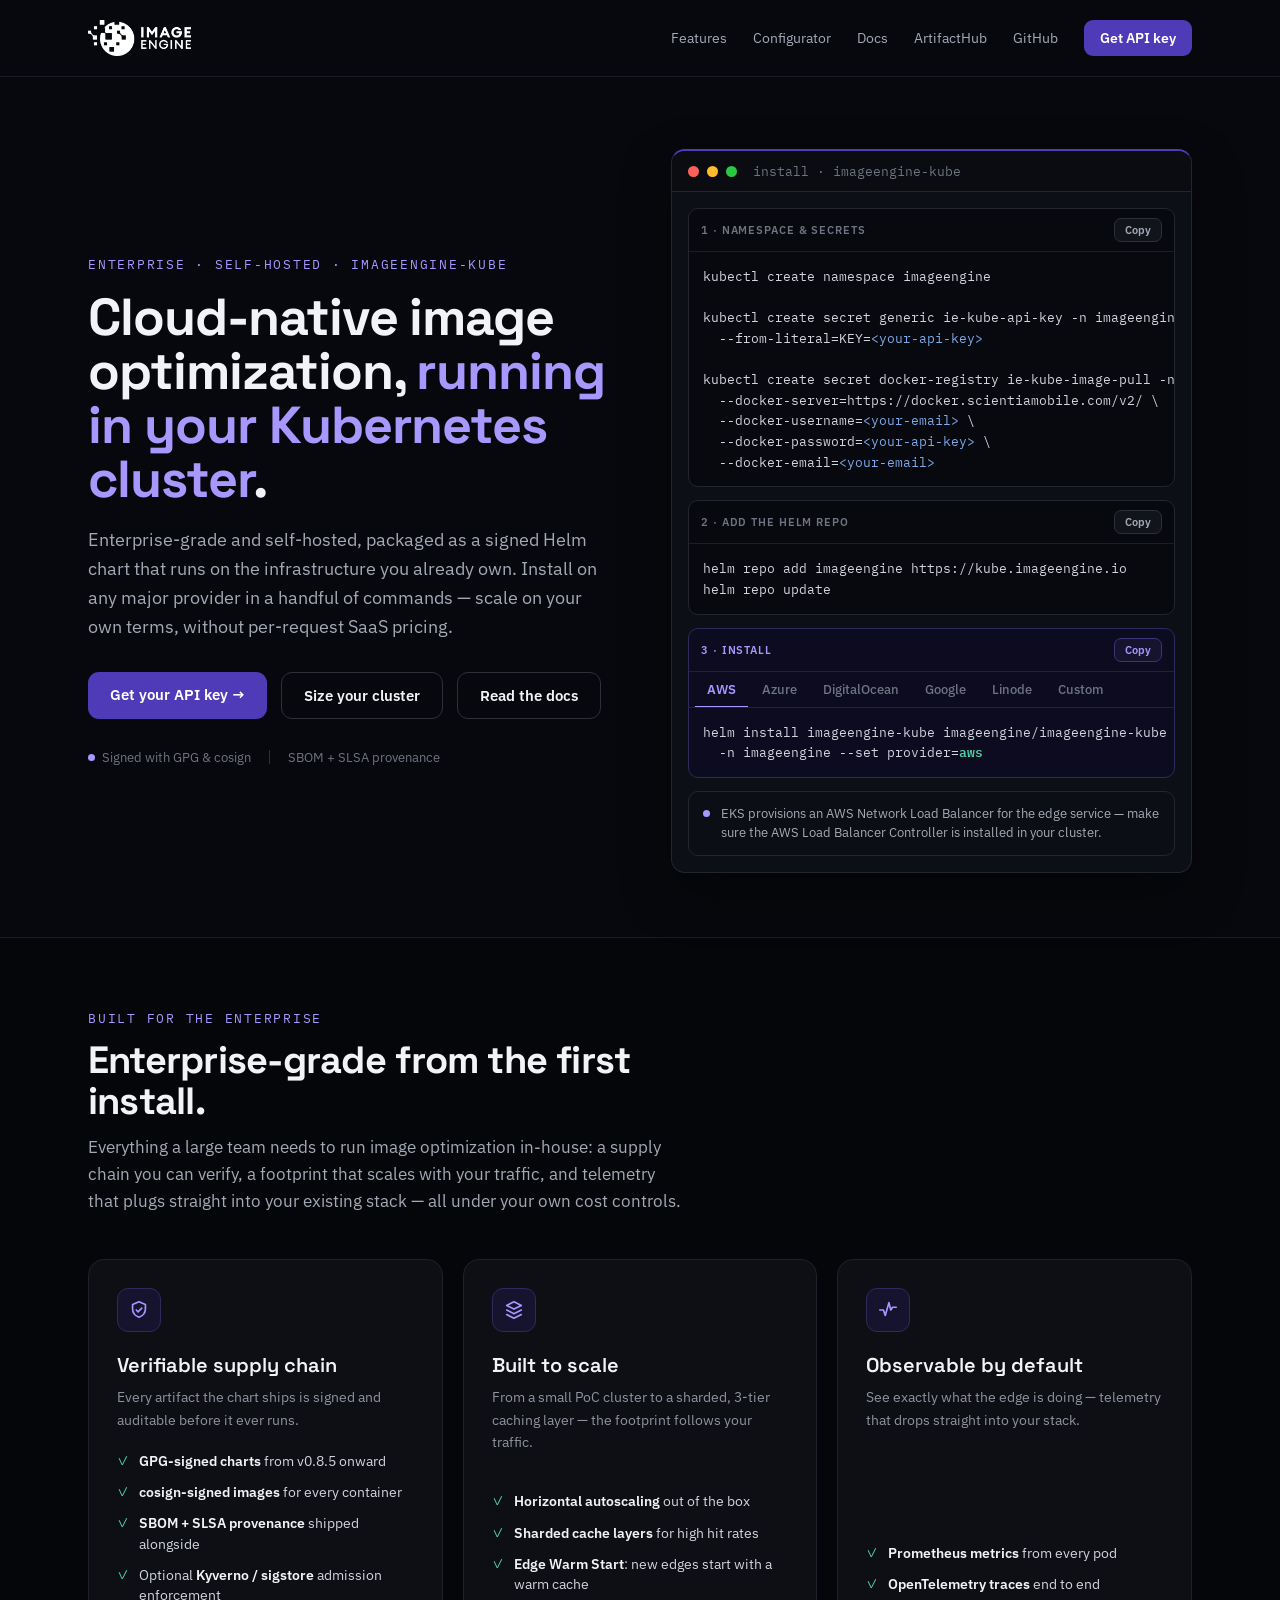
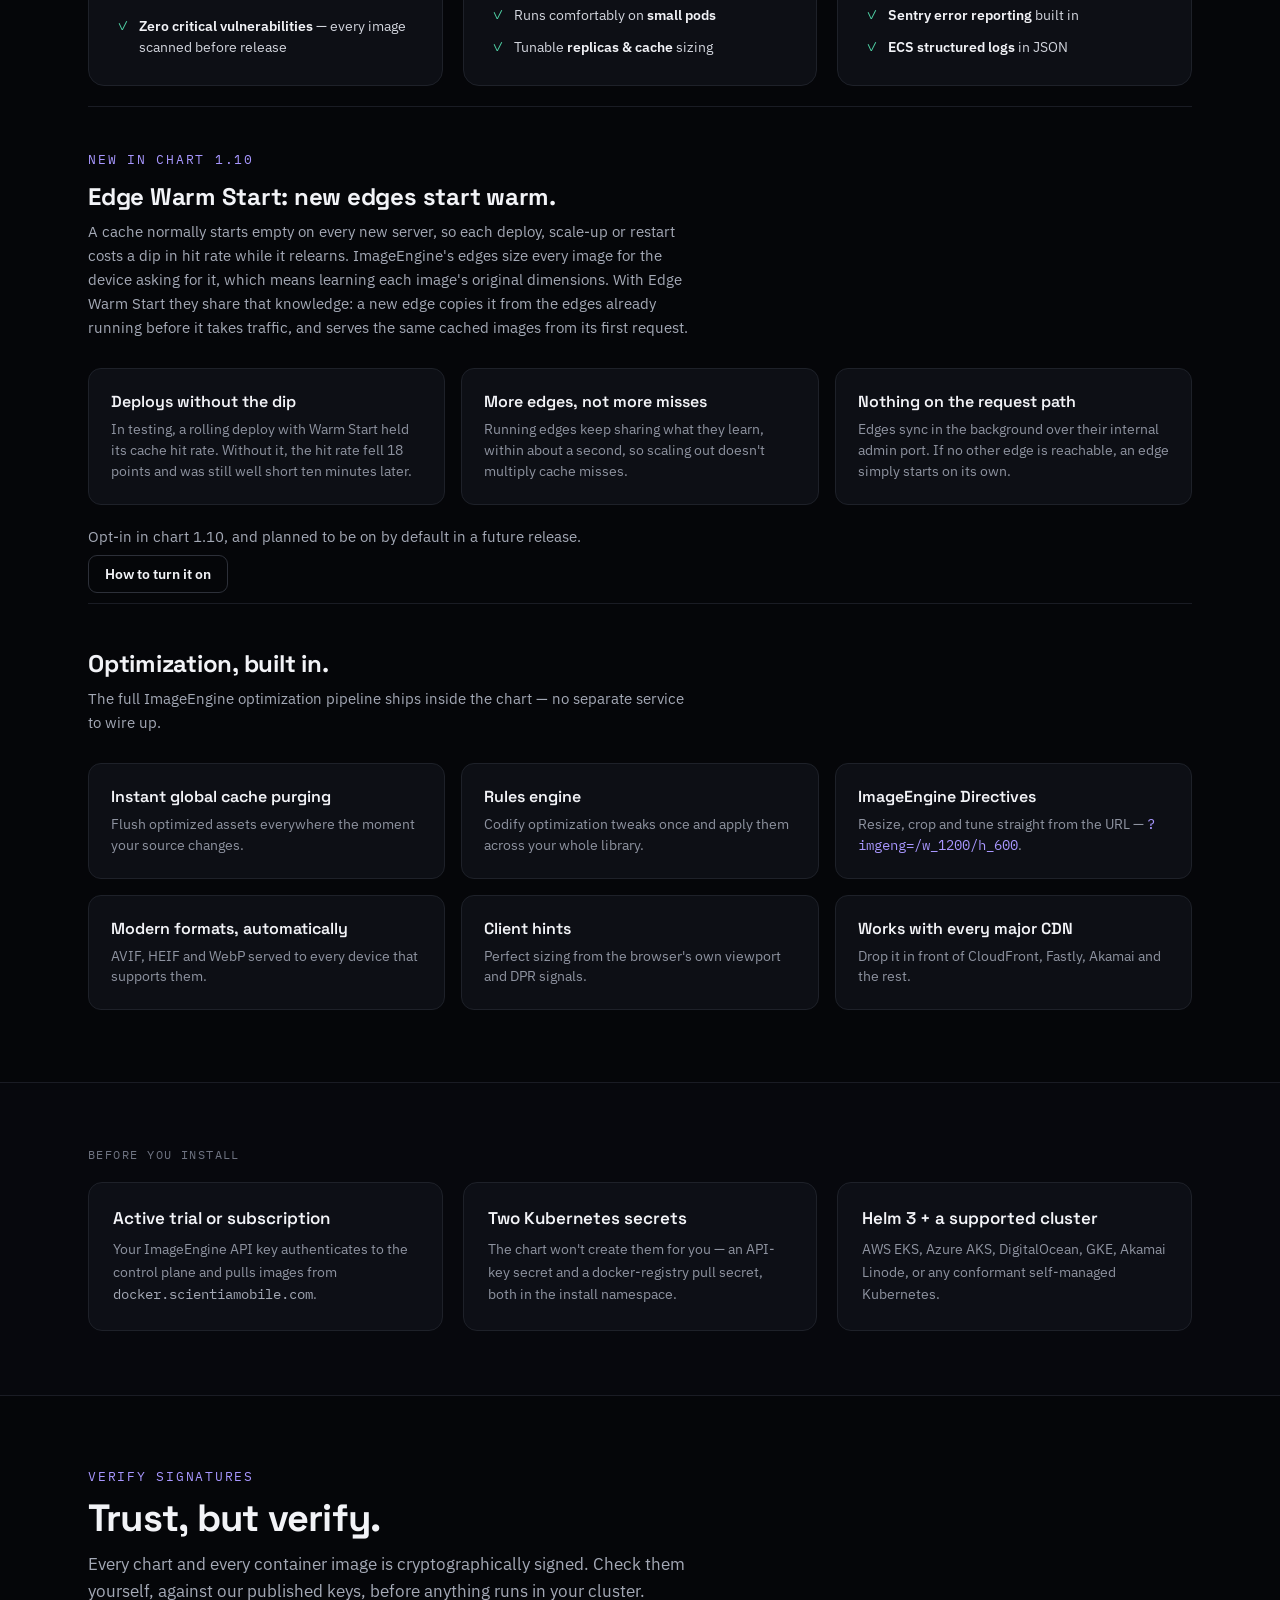
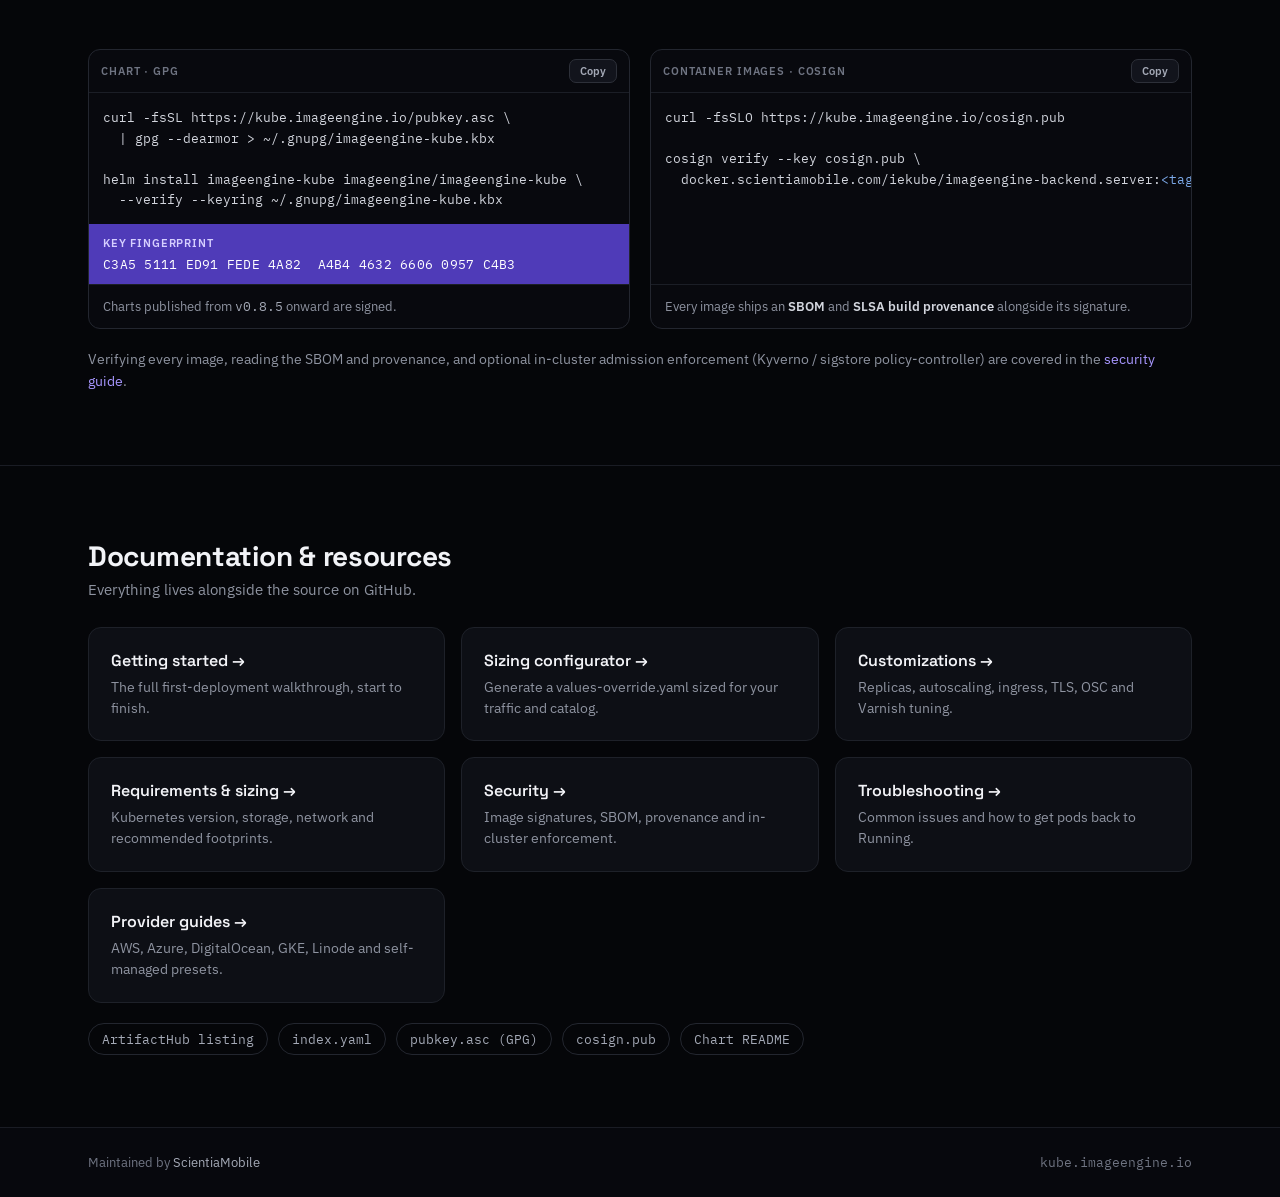
==== commit 0e7a2c2b: "Landing page: introduce Edge Warm Start A section on what Edge Warm Start does and why it matters, a" ====
--- a/index.html
+++ b/index.html
@@ -1,5 +1,5 @@
 <!doctype html>
-<html lang="en">
+<html lang="en" class="page-home">
 <head>
 <!-- Google tag (gtag.js) -->
 <script async src="https://www.googletagmanager.com/gtag/js?id=G-C7JXP0C43K"></script>
@@ -18,324 +18,328 @@
 <link rel="preconnect" href="https://fonts.googleapis.com">
 <link rel="preconnect" href="https://fonts.gstatic.com" crossorigin="">
 <link href="https://fonts.googleapis.com/css2?family=Space+Grotesk:wght@400;500;600;700&family=IBM+Plex+Sans:wght@400;500;600&family=IBM+Plex+Mono:wght@400;500&display=swap" rel="stylesheet">
-<style>
-  * { box-sizing: border-box; }
-  body { margin: 0; background: #07080D; }
-  a { color: #A897FF; text-decoration: none; }
-  a:hover { color: #C3B8FF; }
-  pre { margin: 0; }
-  [data-tabstrip]::-webkit-scrollbar { display: none; }
-  ::selection { background: #4F3BB8; color: #FFFFFF; }
-  .copy-btn:hover { border-color: #A897FF !important; color: #A897FF !important; }
-  .tab-btn:hover { color: #D6CFFF !important; }
-  @media (max-width: 900px) {
-    [data-wrap] { padding-left: 28px !important; padding-right: 28px !important; }
-    [data-hero] { grid-template-columns: 1fr !important; gap: 40px !important; }
-    [data-hero] h1 { font-size: 40px !important; }
-    [data-grid3] { grid-template-columns: 1fr 1fr !important; }
-    [data-grid2] { grid-template-columns: 1fr !important; }
-  }
-  @media (max-width: 600px) {
-    [data-wrap] { padding-left: 20px !important; padding-right: 20px !important; }
-    [data-grid3] { grid-template-columns: 1fr !important; }
-    [data-hero] h1 { font-size: 32px !important; }
-    [data-nav] { flex-wrap: wrap !important; gap: 14px !important; }
-    [data-nav-links] { gap: 14px !important; flex-wrap: wrap !important; }
-  }
-</style>
+<link rel="stylesheet" href="assets/site.css">
 </head>
 <body>
 
-<div style="background:#07080D; color:#F2F3F7; font-family:'IBM Plex Sans',sans-serif; overflow:hidden;">
+<div class="page">
 
   <!-- nav -->
-  <div style="border-bottom:1px solid #1A1C24;">
-    <div data-wrap="" data-nav="" style="max-width:1200px; margin:0 auto; display:flex; align-items:center; justify-content:space-between; padding:20px 48px;">
-      <div style="display:flex; align-items:center;">
-        <img src="assets/logo-white.png" alt="ImageEngine Kube" style="height:36px; width:auto; display:block;">
-      </div>
-      <div data-nav-links="" style="display:flex; align-items:center; gap:26px; font-size:14px;">
-        <a href="#features" style="color:#A4A9B6;">Features</a>
-        <a href="configurator.html" style="color:#A4A9B6;">Configurator</a>
-        <a href="https://github.com/imgeng/imageengine-kube-helm/blob/main/charts/imageengine-kube/docs/GETTING_STARTED.md" style="color:#A4A9B6;">Docs</a>
-        <a href="https://artifacthub.io/packages/helm/imageengine-kube/imageengine-kube" style="color:#A4A9B6;">ArtifactHub</a>
-        <a href="https://github.com/imgeng/imageengine-kube-helm" style="color:#A4A9B6;">GitHub</a>
-        <a href="https://imageengine.io" style="background:#4F3BB8; color:#FFFFFF; padding:9px 16px; border-radius:9px; font-weight:600;">Get API key</a>
+  <div class="site-nav">
+    <div class="wrap bar">
+      <div class="brand">
+        <img src="assets/logo-white.png" alt="ImageEngine Kube">
+      </div>
+      <div class="nav-links">
+        <a href="#features" class="nav-link">Features</a>
+        <a href="configurator.html" class="nav-link">Configurator</a>
+        <a href="https://github.com/imgeng/imageengine-kube-helm/blob/main/charts/imageengine-kube/docs/GETTING_STARTED.md" class="nav-link">Docs</a>
+        <a href="https://artifacthub.io/packages/helm/imageengine-kube/imageengine-kube" class="nav-link">ArtifactHub</a>
+        <a href="https://github.com/imgeng/imageengine-kube-helm" class="nav-link">GitHub</a>
+        <a href="https://imageengine.io" class="btn btn-sm btn-primary">Get API key</a>
       </div>
     </div>
   </div>
 
   <!-- hero -->
-  <div data-wrap="" data-hero="" style="max-width:1200px; margin:0 auto; display:grid; grid-template-columns:1.02fr 1fr; gap:52px; align-items:center; padding:72px 48px 64px;">
+  <div class="wrap hero">
     <div>
-      <div style="font-family:'IBM Plex Mono',monospace; font-size:12.5px; letter-spacing:.14em; text-transform:uppercase; color:#A897FF; margin-bottom:18px;">Enterprise · self-hosted · imageengine-kube</div>
-      <h1 style="font-family:'Space Grotesk',sans-serif; font-weight:700; font-size:52px; line-height:1.04; letter-spacing:-.02em; margin:0 0 20px;">Cloud-native image optimization, <span style="color:#A897FF;">running in your Kubernetes cluster</span>.</h1>
-      <p style="font-size:18px; line-height:1.6; color:#A4A9B6; margin:0 0 30px; max-width:520px;">Enterprise-grade and self-hosted, packaged as a signed Helm chart that runs on the infrastructure you already own. Install on any major provider in a handful of commands — scale on your own terms, without per-request SaaS pricing.</p>
-      <div style="display:flex; gap:14px; flex-wrap:wrap;">
-        <a href="https://imageengine.io" style="background:#4F3BB8; color:#FFFFFF; padding:13px 22px; border-radius:11px; font-weight:600; font-size:15px;">Get your API key →</a>
-        <a href="configurator.html" style="border:1px solid #2D3039; color:#F2F3F7; padding:13px 22px; border-radius:11px; font-weight:600; font-size:15px;">Size your cluster</a>
-        <a href="https://github.com/imgeng/imageengine-kube-helm/blob/main/charts/imageengine-kube/docs/GETTING_STARTED.md" style="border:1px solid #2D3039; color:#F2F3F7; padding:13px 22px; border-radius:11px; font-weight:600; font-size:15px;">Read the docs</a>
-      </div>
-      <div style="display:flex; align-items:center; gap:18px; margin-top:30px; font-size:13px; color:#6F7482;">
-        <span style="display:inline-flex; align-items:center; gap:7px;"><span style="width:7px; height:7px; border-radius:50%; background:#A897FF;"></span>Signed with GPG &amp; cosign</span>
-        <span style="width:1px; height:14px; background:#2D3039;"></span>
+      <div class="eyebrow">Enterprise · self-hosted · imageengine-kube</div>
+      <h1 class="hero-title">Cloud-native image optimization, <span class="highlight">running in your Kubernetes cluster</span>.</h1>
+      <p class="lede hero-lede">Enterprise-grade and self-hosted, packaged as a signed Helm chart that runs on the infrastructure you already own. Install on any major provider in a handful of commands — scale on your own terms, without per-request SaaS pricing.</p>
+      <div class="actions">
+        <a href="https://imageengine.io" class="btn btn-primary">Get your API key →</a>
+        <a href="configurator.html" class="btn btn-outline">Size your cluster</a>
+        <a href="https://github.com/imgeng/imageengine-kube-helm/blob/main/charts/imageengine-kube/docs/GETTING_STARTED.md" class="btn btn-outline">Read the docs</a>
+      </div>
+      <div class="trust">
+        <span class="trust-item"><span class="dot"></span>Signed with GPG &amp; cosign</span>
+        <span class="trust-sep"></span>
         <span>SBOM + SLSA provenance</span>
       </div>
     </div>
 
     <!-- code panel -->
-    <div style="border:1px solid #23262F; border-top:2px solid #4F3BB8; border-radius:14px; background:#0D0F16; overflow:hidden; box-shadow:0 20px 50px rgba(0,0,0,.35);">
-      <div style="display:flex; align-items:center; gap:8px; padding:12px 16px; border-bottom:1px solid #23262F; background:#0A0C12;">
-        <span style="width:11px; height:11px; border-radius:50%; background:#FF5F57;"></span>
-        <span style="width:11px; height:11px; border-radius:50%; background:#FEBC2E;"></span>
-        <span style="width:11px; height:11px; border-radius:50%; background:#28C840;"></span>
-        <span style="margin-left:8px; color:#6F7482; font-family:'IBM Plex Mono',monospace; font-size:12.5px;">install&nbsp;·&nbsp;imageengine-kube</span>
-      </div>
-      <div style="padding:16px; display:flex; flex-direction:column; gap:13px;">
-
-        <div style="border:1px solid #23262F; border-radius:10px; background:#08090E; overflow:hidden;">
-          <div style="display:flex; justify-content:space-between; align-items:center; padding:9px 12px; border-bottom:1px solid #1B1E26;">
-            <span style="color:#6F7482; font-weight:600; font-size:11px; letter-spacing:.08em; text-transform:uppercase;">1 · Namespace &amp; secrets</span>
-            <button id="copy-ns" class="copy-btn" style="display:inline-flex; align-items:center; gap:6px; padding:4px 10px; border:1px solid #2D3039; border-radius:7px; background:#12141C; color:#A4A9B6; font-family:'IBM Plex Sans',sans-serif; font-weight:600; font-size:11px; cursor:pointer;"><span class="copy-label">Copy</span></button>
-          </div>
-          <pre style="padding:14px; overflow:auto; color:#D2D5DD; font-family:'IBM Plex Mono',monospace; font-size:12.5px; line-height:1.65;">kubectl create namespace imageengine
+    <div class="terminal">
+      <div class="terminal-bar">
+        <span class="light light-red"></span>
+        <span class="light light-amber"></span>
+        <span class="light light-green"></span>
+        <span class="terminal-title">install&nbsp;·&nbsp;imageengine-kube</span>
+      </div>
+      <div class="terminal-body">
+
+        <div class="code">
+          <div class="code-head">
+            <span class="code-label">1 · Namespace &amp; secrets</span>
+            <button id="copy-ns" class="copy-btn"><span class="copy-label">Copy</span></button>
+          </div>
+          <pre class="code-body">kubectl create namespace imageengine
 
 kubectl create secret generic ie-kube-api-key -n imageengine \
-  --from-literal=KEY=<span style="color:#7CA9E8;">&lt;your-api-key&gt;</span>
+  --from-literal=KEY=<span class="ph">&lt;your-api-key&gt;</span>
 
 kubectl create secret docker-registry ie-kube-image-pull -n imageengine \
   --docker-server=https://docker.scientiamobile.com/v2/ \
-  --docker-username=<span style="color:#7CA9E8;">&lt;your-email&gt;</span> \
-  --docker-password=<span style="color:#7CA9E8;">&lt;your-api-key&gt;</span> \
-  --docker-email=<span style="color:#7CA9E8;">&lt;your-email&gt;</span></pre>
-        </div>
-
-        <div style="border:1px solid #23262F; border-radius:10px; background:#08090E; overflow:hidden;">
-          <div style="display:flex; justify-content:space-between; align-items:center; padding:9px 12px; border-bottom:1px solid #1B1E26;">
-            <span style="color:#6F7482; font-weight:600; font-size:11px; letter-spacing:.08em; text-transform:uppercase;">2 · Add the Helm repo</span>
-            <button id="copy-repo" class="copy-btn" style="display:inline-flex; align-items:center; gap:6px; padding:4px 10px; border:1px solid #2D3039; border-radius:7px; background:#12141C; color:#A4A9B6; font-family:'IBM Plex Sans',sans-serif; font-weight:600; font-size:11px; cursor:pointer;"><span class="copy-label">Copy</span></button>
-          </div>
-          <pre style="padding:14px; overflow:auto; color:#D2D5DD; font-family:'IBM Plex Mono',monospace; font-size:12.5px; line-height:1.65;">helm repo add imageengine https://kube.imageengine.io
+  --docker-username=<span class="ph">&lt;your-email&gt;</span> \
+  --docker-password=<span class="ph">&lt;your-api-key&gt;</span> \
+  --docker-email=<span class="ph">&lt;your-email&gt;</span></pre>
+        </div>
+
+        <div class="code">
+          <div class="code-head">
+            <span class="code-label">2 · Add the Helm repo</span>
+            <button id="copy-repo" class="copy-btn"><span class="copy-label">Copy</span></button>
+          </div>
+          <pre class="code-body">helm repo add imageengine https://kube.imageengine.io
 helm repo update</pre>
         </div>
 
-        <div style="border:1px solid #2E2A5C; border-radius:10px; background:#0D0B1F; overflow:hidden;">
-          <div style="display:flex; justify-content:space-between; align-items:center; padding:9px 12px; border-bottom:1px solid #221E48;">
-            <span style="color:#A897FF; font-weight:600; font-size:11px; letter-spacing:.08em; text-transform:uppercase;">3 · Install</span>
-            <button id="copy-install" class="copy-btn" style="display:inline-flex; align-items:center; gap:6px; padding:4px 10px; border:1px solid #3A3478; border-radius:7px; background:#16132E; color:#A897FF; font-family:'IBM Plex Sans',sans-serif; font-weight:600; font-size:11px; cursor:pointer;"><span class="copy-label">Copy</span></button>
-          </div>
-          <div data-tabstrip="" id="provider-tabs" style="display:flex; gap:2px; padding:0 6px; border-bottom:1px solid #221E48; overflow-x:auto; overflow-y:hidden; scrollbar-width:none;">
-            <button class="tab-btn" data-id="aws" style="padding:9px 12px; font-family:'IBM Plex Sans',sans-serif; font-size:12.5px; cursor:pointer; white-space:nowrap; background:transparent; border:none; border-bottom:2px solid #A897FF; margin-bottom:-1px; transition:color .15s ease, border-color .15s ease; color:#A897FF; font-weight:600;">AWS</button>
-            <button class="tab-btn" data-id="azure" style="padding:9px 12px; font-family:'IBM Plex Sans',sans-serif; font-size:12.5px; cursor:pointer; white-space:nowrap; background:transparent; border:none; border-bottom:2px solid transparent; margin-bottom:-1px; transition:color .15s ease, border-color .15s ease; color:#6F7482; font-weight:500;">Azure</button>
-            <button class="tab-btn" data-id="digitalocean" style="padding:9px 12px; font-family:'IBM Plex Sans',sans-serif; font-size:12.5px; cursor:pointer; white-space:nowrap; background:transparent; border:none; border-bottom:2px solid transparent; margin-bottom:-1px; transition:color .15s ease, border-color .15s ease; color:#6F7482; font-weight:500;">DigitalOcean</button>
-            <button class="tab-btn" data-id="gke" style="padding:9px 12px; font-family:'IBM Plex Sans',sans-serif; font-size:12.5px; cursor:pointer; white-space:nowrap; background:transparent; border:none; border-bottom:2px solid transparent; margin-bottom:-1px; transition:color .15s ease, border-color .15s ease; color:#6F7482; font-weight:500;">Google</button>
-            <button class="tab-btn" data-id="linode" style="padding:9px 12px; font-family:'IBM Plex Sans',sans-serif; font-size:12.5px; cursor:pointer; white-space:nowrap; background:transparent; border:none; border-bottom:2px solid transparent; margin-bottom:-1px; transition:color .15s ease, border-color .15s ease; color:#6F7482; font-weight:500;">Linode</button>
-            <button class="tab-btn" data-id="custom" style="padding:9px 12px; font-family:'IBM Plex Sans',sans-serif; font-size:12.5px; cursor:pointer; white-space:nowrap; background:transparent; border:none; border-bottom:2px solid transparent; margin-bottom:-1px; transition:color .15s ease, border-color .15s ease; color:#6F7482; font-weight:500;">Custom</button>
-          </div>
-          <pre style="padding:14px; overflow:auto; color:#D2D5DD; font-family:'IBM Plex Mono',monospace; font-size:12.5px; line-height:1.65;">helm install imageengine-kube imageengine/imageengine-kube \
-  -n imageengine --set provider=<span id="install-provider" style="color:#4FD1A5; font-weight:600;">aws</span></pre>
-        </div>
-
-        <div style="display:flex; gap:11px; align-items:flex-start; padding:12px 14px; border:1px solid #23262F; border-radius:10px; background:#0C0E15;">
-          <span style="flex:none; width:7px; height:7px; border-radius:50%; background:#A897FF; margin-top:6px;"></span>
-          <span id="provider-note" style="color:#A4A9B6; font-size:12.5px; line-height:1.55;">EKS provisions an AWS Network Load Balancer for the edge service — make sure the AWS Load Balancer Controller is installed in your cluster.</span>
+        <div class="code code-accent">
+          <div class="code-head">
+            <span class="code-label">3 · Install</span>
+            <button id="copy-install" class="copy-btn"><span class="copy-label">Copy</span></button>
+          </div>
+          <div class="tabs" id="provider-tabs">
+            <button class="tab is-active" data-id="aws">AWS</button>
+            <button class="tab" data-id="azure">Azure</button>
+            <button class="tab" data-id="digitalocean">DigitalOcean</button>
+            <button class="tab" data-id="gke">Google</button>
+            <button class="tab" data-id="linode">Linode</button>
+            <button class="tab" data-id="custom">Custom</button>
+          </div>
+          <pre class="code-body">helm install imageengine-kube imageengine/imageengine-kube \
+  -n imageengine --set provider=<span id="install-provider" class="code-value">aws</span></pre>
+        </div>
+
+        <div class="callout">
+          <span class="dot"></span>
+          <span id="provider-note" class="callout-text">EKS provisions an AWS Network Load Balancer for the edge service — make sure the AWS Load Balancer Controller is installed in your cluster.</span>
         </div>
       </div>
     </div>
   </div>
 
   <!-- features -->
-  <div id="features" style="background:#050609; border-top:1px solid #1A1C24; border-bottom:1px solid #1A1C24;">
-    <div data-wrap="" style="max-width:1200px; margin:0 auto; padding:72px 48px;">
-      <div style="font-family:'IBM Plex Mono',monospace; font-size:12.5px; letter-spacing:.14em; text-transform:uppercase; color:#A897FF; margin-bottom:14px;">Built for the enterprise</div>
-      <h2 style="font-family:'Space Grotesk',sans-serif; font-weight:700; font-size:38px; line-height:1.08; letter-spacing:-.02em; margin:0 0 12px; max-width:640px;">Enterprise-grade from the first install.</h2>
-      <p style="font-size:17px; line-height:1.6; color:#A4A9B6; margin:0 0 44px; max-width:600px;">Everything a large team needs to run image optimization in-house: a supply chain you can verify, a footprint that scales with your traffic, and telemetry that plugs straight into your existing stack — all under your own cost controls.</p>
-
-      <div data-grid3="" style="display:grid; grid-template-columns:repeat(3,1fr); gap:20px;">
+  <div id="features" class="band band-bottom">
+    <div class="wrap section">
+      <div class="eyebrow">Built for the enterprise</div>
+      <h2 class="section-title">Enterprise-grade from the first install.</h2>
+      <p class="lede">Everything a large team needs to run image optimization in-house: a supply chain you can verify, a footprint that scales with your traffic, and telemetry that plugs straight into your existing stack — all under your own cost controls.</p>
+
+      <div class="grid-3">
 
         <!-- security -->
-        <div style="border:1px solid #1E2129; border-radius:16px; background:#0D0F15; padding:28px; display:flex; flex-direction:column;">
-          <span style="width:44px; height:44px; border-radius:11px; background:#16132E; border:1px solid #2E2A5C; display:inline-flex; align-items:center; justify-content:center; margin-bottom:20px;">
-            <svg width="22" height="22" viewBox="0 0 24 24" fill="none" stroke="#A897FF" stroke-width="1.8" stroke-linecap="round" stroke-linejoin="round"><path d="M12 3l7 3v5c0 4.5-3 7.5-7 9-4-1.5-7-4.5-7-9V6l7-3z"></path><path d="M9 12l2 2 4-4"></path></svg>
+        <div class="feature-card">
+          <span class="icon-tile">
+            <svg width="22" height="22" viewBox="0 0 24 24" fill="none" stroke-width="1.8" stroke-linecap="round" stroke-linejoin="round"><path d="M12 3l7 3v5c0 4.5-3 7.5-7 9-4-1.5-7-4.5-7-9V6l7-3z"></path><path d="M9 12l2 2 4-4"></path></svg>
           </span>
-          <h3 style="font-family:'Space Grotesk',sans-serif; font-weight:600; font-size:20px; margin:0 0 8px;">Verifiable supply chain</h3>
-          <p style="color:#8E93A0; font-size:14px; line-height:1.6; margin:0 0 20px;">Every artifact the chart ships is signed and auditable before it ever runs.</p>
-          <div style="display:flex; flex-direction:column; gap:11px; margin-top:auto;">
-            <div style="display:flex; gap:10px; align-items:flex-start;"><span style="flex:none; color:#4FD1A5; font-size:13px; margin-top:1px;">✓</span><span style="color:#D2D5DD; font-size:13.5px; line-height:1.5;"><strong style="color:#F2F3F7; font-weight:600;">GPG-signed charts</strong> from v0.8.5 onward</span></div>
-            <div style="display:flex; gap:10px; align-items:flex-start;"><span style="flex:none; color:#4FD1A5; font-size:13px; margin-top:1px;">✓</span><span style="color:#D2D5DD; font-size:13.5px; line-height:1.5;"><strong style="color:#F2F3F7; font-weight:600;">cosign-signed images</strong> for every container</span></div>
-            <div style="display:flex; gap:10px; align-items:flex-start;"><span style="flex:none; color:#4FD1A5; font-size:13px; margin-top:1px;">✓</span><span style="color:#D2D5DD; font-size:13.5px; line-height:1.5;"><strong style="color:#F2F3F7; font-weight:600;">SBOM + SLSA provenance</strong> shipped alongside</span></div>
-            <div style="display:flex; gap:10px; align-items:flex-start;"><span style="flex:none; color:#4FD1A5; font-size:13px; margin-top:1px;">✓</span><span style="color:#D2D5DD; font-size:13.5px; line-height:1.5;">Optional <strong style="color:#F2F3F7; font-weight:600;">Kyverno / sigstore</strong> admission enforcement</span></div>
-            <div style="display:flex; gap:10px; align-items:flex-start;"><span style="flex:none; color:#4FD1A5; font-size:13px; margin-top:1px;">✓</span><span style="color:#D2D5DD; font-size:13.5px; line-height:1.5;"><strong style="color:#F2F3F7; font-weight:600;">Zero critical vulnerabilities</strong> — every image scanned before release</span></div>
+          <h3 class="card-title">Verifiable supply chain</h3>
+          <p class="card-desc">Every artifact the chart ships is signed and auditable before it ever runs.</p>
+          <div class="checklist">
+            <div class="check"><span class="check-mark">✓</span><span class="check-text"><strong>GPG-signed charts</strong> from v0.8.5 onward</span></div>
+            <div class="check"><span class="check-mark">✓</span><span class="check-text"><strong>cosign-signed images</strong> for every container</span></div>
+            <div class="check"><span class="check-mark">✓</span><span class="check-text"><strong>SBOM + SLSA provenance</strong> shipped alongside</span></div>
+            <div class="check"><span class="check-mark">✓</span><span class="check-text">Optional <strong>Kyverno / sigstore</strong> admission enforcement</span></div>
+            <div class="check"><span class="check-mark">✓</span><span class="check-text"><strong>Zero critical vulnerabilities</strong> — every image scanned before release</span></div>
           </div>
         </div>
 
         <!-- scalability -->
-        <div style="border:1px solid #1E2129; border-radius:16px; background:#0D0F15; padding:28px; display:flex; flex-direction:column;">
-          <span style="width:44px; height:44px; border-radius:11px; background:#16132E; border:1px solid #2E2A5C; display:inline-flex; align-items:center; justify-content:center; margin-bottom:20px;">
-            <svg width="22" height="22" viewBox="0 0 24 24" fill="none" stroke="#A897FF" stroke-width="1.8" stroke-linecap="round" stroke-linejoin="round"><path d="M12 3l8 4-8 4-8-4 8-4z"></path><path d="M4 12l8 4 8-4"></path><path d="M4 17l8 4 8-4"></path></svg>
+        <div class="feature-card">
+          <span class="icon-tile">
+            <svg width="22" height="22" viewBox="0 0 24 24" fill="none" stroke-width="1.8" stroke-linecap="round" stroke-linejoin="round"><path d="M12 3l8 4-8 4-8-4 8-4z"></path><path d="M4 12l8 4 8-4"></path><path d="M4 17l8 4 8-4"></path></svg>
           </span>
-          <h3 style="font-family:'Space Grotesk',sans-serif; font-weight:600; font-size:20px; margin:0 0 8px;">Built to scale</h3>
-          <p style="color:#8E93A0; font-size:14px; line-height:1.6; margin:0 0 20px;">From a small PoC cluster to a sharded, 3-tier caching layer — the footprint follows your traffic.</p>
-          <div style="display:flex; flex-direction:column; gap:11px; margin-top:auto;">
-            <div style="display:flex; gap:10px; align-items:flex-start;"><span style="flex:none; color:#4FD1A5; font-size:13px; margin-top:1px;">✓</span><span style="color:#D2D5DD; font-size:13.5px; line-height:1.5;"><strong style="color:#F2F3F7; font-weight:600;">Horizontal autoscaling</strong> out of the box</span></div>
-            <div style="display:flex; gap:10px; align-items:flex-start;"><span style="flex:none; color:#4FD1A5; font-size:13px; margin-top:1px;">✓</span><span style="color:#D2D5DD; font-size:13.5px; line-height:1.5;"><strong style="color:#F2F3F7; font-weight:600;">Sharded cache layers</strong> for high hit rates</span></div>
-            <div style="display:flex; gap:10px; align-items:flex-start;"><span style="flex:none; color:#4FD1A5; font-size:13px; margin-top:1px;">✓</span><span style="color:#D2D5DD; font-size:13.5px; line-height:1.5;">Runs comfortably on <strong style="color:#F2F3F7; font-weight:600;">small pods</strong></span></div>
-            <div style="display:flex; gap:10px; align-items:flex-start;"><span style="flex:none; color:#4FD1A5; font-size:13px; margin-top:1px;">✓</span><span style="color:#D2D5DD; font-size:13.5px; line-height:1.5;">Tunable <strong style="color:#F2F3F7; font-weight:600;">replicas &amp; cache</strong> sizing</span></div>
+          <h3 class="card-title">Built to scale</h3>
+          <p class="card-desc">From a small PoC cluster to a sharded, 3-tier caching layer — the footprint follows your traffic.</p>
+          <div class="checklist">
+            <div class="check"><span class="check-mark">✓</span><span class="check-text"><strong>Horizontal autoscaling</strong> out of the box</span></div>
+            <div class="check"><span class="check-mark">✓</span><span class="check-text"><strong>Sharded cache layers</strong> for high hit rates</span></div>
+            <div class="check"><span class="check-mark">✓</span><span class="check-text"><strong>Edge Warm Start</strong>: new edges start with a warm cache</span></div>
+            <div class="check"><span class="check-mark">✓</span><span class="check-text">Runs comfortably on <strong>small pods</strong></span></div>
+            <div class="check"><span class="check-mark">✓</span><span class="check-text">Tunable <strong>replicas &amp; cache</strong> sizing</span></div>
           </div>
         </div>
 
         <!-- observability -->
-        <div style="border:1px solid #1E2129; border-radius:16px; background:#0D0F15; padding:28px; display:flex; flex-direction:column;">
-          <span style="width:44px; height:44px; border-radius:11px; background:#16132E; border:1px solid #2E2A5C; display:inline-flex; align-items:center; justify-content:center; margin-bottom:20px;">
-            <svg width="22" height="22" viewBox="0 0 24 24" fill="none" stroke="#A897FF" stroke-width="1.8" stroke-linecap="round" stroke-linejoin="round"><path d="M3 12h4l2 6 4-14 2 8 2-3h4"></path></svg>
+        <div class="feature-card">
+          <span class="icon-tile">
+            <svg width="22" height="22" viewBox="0 0 24 24" fill="none" stroke-width="1.8" stroke-linecap="round" stroke-linejoin="round"><path d="M3 12h4l2 6 4-14 2 8 2-3h4"></path></svg>
           </span>
-          <h3 style="font-family:'Space Grotesk',sans-serif; font-weight:600; font-size:20px; margin:0 0 8px;">Observable by default</h3>
-          <p style="color:#8E93A0; font-size:14px; line-height:1.6; margin:0 0 20px;">See exactly what the edge is doing — telemetry that drops straight into your stack.</p>
-          <div style="display:flex; flex-direction:column; gap:11px; margin-top:auto;">
-            <div style="display:flex; gap:10px; align-items:flex-start;"><span style="flex:none; color:#4FD1A5; font-size:13px; margin-top:1px;">✓</span><span style="color:#D2D5DD; font-size:13.5px; line-height:1.5;"><strong style="color:#F2F3F7; font-weight:600;">Prometheus metrics</strong> from every pod</span></div>
-            <div style="display:flex; gap:10px; align-items:flex-start;"><span style="flex:none; color:#4FD1A5; font-size:13px; margin-top:1px;">✓</span><span style="color:#D2D5DD; font-size:13.5px; line-height:1.5;"><strong style="color:#F2F3F7; font-weight:600;">OpenTelemetry traces</strong> end to end</span></div>
-            <div style="display:flex; gap:10px; align-items:flex-start;"><span style="flex:none; color:#4FD1A5; font-size:13px; margin-top:1px;">✓</span><span style="color:#D2D5DD; font-size:13.5px; line-height:1.5;"><strong style="color:#F2F3F7; font-weight:600;">Sentry error reporting</strong> built in</span></div>
-            <div style="display:flex; gap:10px; align-items:flex-start;"><span style="flex:none; color:#4FD1A5; font-size:13px; margin-top:1px;">✓</span><span style="color:#D2D5DD; font-size:13.5px; line-height:1.5;"><strong style="color:#F2F3F7; font-weight:600;">ECS structured logs</strong> in JSON</span></div>
-          </div>
-        </div>
-
-      </div>
-
-      <div style="margin-top:20px; padding-top:44px; border-top:1px solid #1A1C24;">
-        <h3 style="font-family:'Space Grotesk',sans-serif; font-weight:700; font-size:24px; letter-spacing:-.01em; margin:0 0 8px;">Optimization, built in.</h3>
-        <p style="font-size:15px; line-height:1.6; color:#A4A9B6; margin:0 0 28px; max-width:600px;">The full ImageEngine optimization pipeline ships inside the chart — no separate service to wire up.</p>
-        <div data-grid3="" style="display:grid; grid-template-columns:repeat(3,1fr); gap:16px;">
-
-          <div style="border:1px solid #1E2129; border-radius:13px; background:#0D0F15; padding:22px;">
-            <div style="font-family:'Space Grotesk',sans-serif; font-weight:600; font-size:16px; margin-bottom:7px;">Instant global cache purging</div>
-            <div style="color:#8E93A0; font-size:13.5px; line-height:1.55;">Flush optimized assets everywhere the moment your source changes.</div>
-          </div>
-
-          <div style="border:1px solid #1E2129; border-radius:13px; background:#0D0F15; padding:22px;">
-            <div style="font-family:'Space Grotesk',sans-serif; font-weight:600; font-size:16px; margin-bottom:7px;">Rules engine</div>
-            <div style="color:#8E93A0; font-size:13.5px; line-height:1.55;">Codify optimization tweaks once and apply them across your whole library.</div>
-          </div>
-
-          <div style="border:1px solid #1E2129; border-radius:13px; background:#0D0F15; padding:22px;">
-            <div style="font-family:'Space Grotesk',sans-serif; font-weight:600; font-size:16px; margin-bottom:7px;">ImageEngine Directives</div>
-            <div style="color:#8E93A0; font-size:13.5px; line-height:1.55;">Resize, crop and tune straight from the URL — <span style="font-family:'IBM Plex Mono',monospace; color:#A897FF;">?imgeng=/w_1200/h_600</span>.</div>
-          </div>
-
-          <div style="border:1px solid #1E2129; border-radius:13px; background:#0D0F15; padding:22px;">
-            <div style="font-family:'Space Grotesk',sans-serif; font-weight:600; font-size:16px; margin-bottom:7px;">Modern formats, automatically</div>
-            <div style="color:#8E93A0; font-size:13.5px; line-height:1.55;">AVIF, HEIF and WebP served to every device that supports them.</div>
-          </div>
-
-          <div style="border:1px solid #1E2129; border-radius:13px; background:#0D0F15; padding:22px;">
-            <div style="font-family:'Space Grotesk',sans-serif; font-weight:600; font-size:16px; margin-bottom:7px;">Client hints</div>
-            <div style="color:#8E93A0; font-size:13.5px; line-height:1.55;">Perfect sizing from the browser's own viewport and DPR signals.</div>
-          </div>
-
-          <div style="border:1px solid #1E2129; border-radius:13px; background:#0D0F15; padding:22px;">
-            <div style="font-family:'Space Grotesk',sans-serif; font-weight:600; font-size:16px; margin-bottom:7px;">Works with every major CDN</div>
-            <div style="color:#8E93A0; font-size:13.5px; line-height:1.55;">Drop it in front of CloudFront, Fastly, Akamai and the rest.</div>
-          </div>
-
-        </div>
-      </div>
-    </div>
-  </div>
-  <div data-wrap="" style="max-width:1200px; margin:0 auto; padding:64px 48px;">
-    <div style="font-family:'IBM Plex Mono',monospace; font-size:12px; letter-spacing:.12em; text-transform:uppercase; color:#6F7482; margin-bottom:20px;">Before you install</div>
-    <div data-grid3="" style="display:grid; grid-template-columns:repeat(3,1fr); gap:20px;">
-      <div style="border:1px solid #1E2129; border-radius:14px; background:#0D0F16; padding:24px;">
-        <div style="font-family:'Space Grotesk',sans-serif; font-weight:600; font-size:17px; margin-bottom:9px;">Active trial or subscription</div>
-        <div style="color:#8E93A0; font-size:14px; line-height:1.6;">Your ImageEngine API key authenticates to the control plane and pulls images from <span style="font-family:'IBM Plex Mono',monospace; color:#A4A9B6;">docker.scientiamobile.com</span>.</div>
-      </div>
-      <div style="border:1px solid #1E2129; border-radius:14px; background:#0D0F16; padding:24px;">
-        <div style="font-family:'Space Grotesk',sans-serif; font-weight:600; font-size:17px; margin-bottom:9px;">Two Kubernetes secrets</div>
-        <div style="color:#8E93A0; font-size:14px; line-height:1.6;">The chart won't create them for you — an API-key secret and a docker-registry pull secret, both in the install namespace.</div>
-      </div>
-      <div style="border:1px solid #1E2129; border-radius:14px; background:#0D0F16; padding:24px;">
-        <div style="font-family:'Space Grotesk',sans-serif; font-weight:600; font-size:17px; margin-bottom:9px;">Helm 3 + a supported cluster</div>
-        <div style="color:#8E93A0; font-size:14px; line-height:1.6;">AWS EKS, Azure AKS, DigitalOcean, GKE, Akamai Linode, or any conformant self-managed Kubernetes.</div>
+          <h3 class="card-title">Observable by default</h3>
+          <p class="card-desc">See exactly what the edge is doing — telemetry that drops straight into your stack.</p>
+          <div class="checklist">
+            <div class="check"><span class="check-mark">✓</span><span class="check-text"><strong>Prometheus metrics</strong> from every pod</span></div>
+            <div class="check"><span class="check-mark">✓</span><span class="check-text"><strong>OpenTelemetry traces</strong> end to end</span></div>
+            <div class="check"><span class="check-mark">✓</span><span class="check-text"><strong>Sentry error reporting</strong> built in</span></div>
+            <div class="check"><span class="check-mark">✓</span><span class="check-text"><strong>ECS structured logs</strong> in JSON</span></div>
+          </div>
+        </div>
+
+      </div>
+
+      <!-- edge warm start -->
+      <div class="subsection" id="warm-start">
+        <div class="eyebrow">New in chart 1.10</div>
+        <h3 class="subsection-title">Edge Warm Start: new edges start warm.</h3>
+        <p class="lede lede-sm">A cache normally starts empty on every new server, so each deploy, scale-up or restart costs a dip in hit rate while it relearns. ImageEngine's edges size every image for the device asking for it, which means learning each image's original dimensions. With Edge Warm Start they share that knowledge: a new edge copies it from the edges already running before it takes traffic, and serves the same cached images from its first request.</p>
+        <div class="grid-3 grid-tight">
+
+          <div class="tile">
+            <div class="tile-title">Deploys without the dip</div>
+            <div class="tile-desc">In testing, a rolling deploy with Warm Start held its cache hit rate. Without it, the hit rate fell 18 points and was still well short ten minutes later.</div>
+          </div>
+
+          <div class="tile">
+            <div class="tile-title">More edges, not more misses</div>
+            <div class="tile-desc">Running edges keep sharing what they learn, within about a second, so scaling out doesn't multiply cache misses.</div>
+          </div>
+
+          <div class="tile">
+            <div class="tile-title">Nothing on the request path</div>
+            <div class="tile-desc">Edges sync in the background over their internal admin port. If no other edge is reachable, an edge simply starts on its own.</div>
+          </div>
+
+        </div>
+        <p class="lede lede-sm" style="margin: 20px 0 14px;">Opt-in in chart 1.10, and planned to be on by default in a future release.</p>
+        <a href="https://github.com/imgeng/imageengine-kube-helm/blob/main/charts/imageengine-kube/docs/CUSTOMIZATIONS.md#how-do-i-turn-on-edge-warm-start" class="btn btn-sm btn-outline" style="white-space: nowrap;">How to turn it on</a>
+      </div>
+
+      <div class="subsection">
+        <h3 class="subsection-title">Optimization, built in.</h3>
+        <p class="lede lede-sm">The full ImageEngine optimization pipeline ships inside the chart — no separate service to wire up.</p>
+        <div class="grid-3 grid-tight">
+
+          <div class="tile">
+            <div class="tile-title">Instant global cache purging</div>
+            <div class="tile-desc">Flush optimized assets everywhere the moment your source changes.</div>
+          </div>
+
+          <div class="tile">
+            <div class="tile-title">Rules engine</div>
+            <div class="tile-desc">Codify optimization tweaks once and apply them across your whole library.</div>
+          </div>
+
+          <div class="tile">
+            <div class="tile-title">ImageEngine Directives</div>
+            <div class="tile-desc">Resize, crop and tune straight from the URL — <span class="inline-code inline-code-accent">?imgeng=/w_1200/h_600</span>.</div>
+          </div>
+
+          <div class="tile">
+            <div class="tile-title">Modern formats, automatically</div>
+            <div class="tile-desc">AVIF, HEIF and WebP served to every device that supports them.</div>
+          </div>
+
+          <div class="tile">
+            <div class="tile-title">Client hints</div>
+            <div class="tile-desc">Perfect sizing from the browser's own viewport and DPR signals.</div>
+          </div>
+
+          <div class="tile">
+            <div class="tile-title">Works with every major CDN</div>
+            <div class="tile-desc">Drop it in front of CloudFront, Fastly, Akamai and the rest.</div>
+          </div>
+
+        </div>
+      </div>
+    </div>
+  </div>
+  <div class="wrap section-compact">
+    <div class="eyebrow eyebrow-quiet">Before you install</div>
+    <div class="grid-3">
+      <div class="prereq">
+        <div class="prereq-title">Active trial or subscription</div>
+        <div class="prereq-desc">Your ImageEngine API key authenticates to the control plane and pulls images from <span class="inline-code">docker.scientiamobile.com</span>.</div>
+      </div>
+      <div class="prereq">
+        <div class="prereq-title">Two Kubernetes secrets</div>
+        <div class="prereq-desc">The chart won't create them for you — an API-key secret and a docker-registry pull secret, both in the install namespace.</div>
+      </div>
+      <div class="prereq">
+        <div class="prereq-title">Helm 3 + a supported cluster</div>
+        <div class="prereq-desc">AWS EKS, Azure AKS, DigitalOcean, GKE, Akamai Linode, or any conformant self-managed Kubernetes.</div>
       </div>
     </div>
   </div>
 
   <!-- verify signatures -->
-  <div style="background:#050609; border-top:1px solid #1A1C24;">
-    <div data-wrap="" style="max-width:1200px; margin:0 auto; padding:72px 48px;">
-      <div style="font-family:'IBM Plex Mono',monospace; font-size:12.5px; letter-spacing:.14em; text-transform:uppercase; color:#A897FF; margin-bottom:14px;">Verify signatures</div>
-      <h2 style="font-family:'Space Grotesk',sans-serif; font-weight:700; font-size:38px; line-height:1.08; letter-spacing:-.02em; margin:0 0 12px; max-width:640px;">Trust, but verify.</h2>
-      <p style="font-size:17px; line-height:1.6; color:#A4A9B6; margin:0 0 44px; max-width:600px;">Every chart and every container image is cryptographically signed. Check them yourself, against our published keys, before anything runs in your cluster.</p>
-
-      <div data-grid2="" style="display:grid; grid-template-columns:1fr 1fr; gap:20px;">
+  <div class="band">
+    <div class="wrap section">
+      <div class="eyebrow">Verify signatures</div>
+      <h2 class="section-title">Trust, but verify.</h2>
+      <p class="lede">Every chart and every container image is cryptographically signed. Check them yourself, against our published keys, before anything runs in your cluster.</p>
+
+      <div class="grid-2">
 
         <!-- chart / GPG -->
-        <div style="border:1px solid #23262F; border-radius:12px; background:#08090E; overflow:hidden; display:flex; flex-direction:column;">
-          <div style="display:flex; justify-content:space-between; align-items:center; padding:9px 12px; border-bottom:1px solid #1B1E26;">
-            <span style="color:#6F7482; font-weight:600; font-size:11px; letter-spacing:.08em; text-transform:uppercase;">Chart · GPG</span>
-            <button id="copy-gpg" class="copy-btn" style="display:inline-flex; align-items:center; gap:6px; padding:4px 10px; border:1px solid #2D3039; border-radius:7px; background:#12141C; color:#A4A9B6; font-family:'IBM Plex Sans',sans-serif; font-weight:600; font-size:11px; cursor:pointer;"><span class="copy-label">Copy</span></button>
-          </div>
-          <pre style="padding:14px; overflow:auto; color:#D2D5DD; font-family:'IBM Plex Mono',monospace; font-size:12.5px; line-height:1.65;">curl -fsSL https://kube.imageengine.io/pubkey.asc \
+        <div class="code code-card">
+          <div class="code-head">
+            <span class="code-label">Chart · GPG</span>
+            <button id="copy-gpg" class="copy-btn"><span class="copy-label">Copy</span></button>
+          </div>
+          <pre class="code-body">curl -fsSL https://kube.imageengine.io/pubkey.asc \
   | gpg --dearmor &gt; ~/.gnupg/imageengine-kube.kbx
 
 helm install imageengine-kube imageengine/imageengine-kube \
   --verify --keyring ~/.gnupg/imageengine-kube.kbx</pre>
-          <div style="margin-top:auto; padding:12px 14px; background:#4F3BB8;">
-            <div style="color:#D6CFFF; font-weight:600; font-size:10.5px; letter-spacing:.08em; text-transform:uppercase; margin-bottom:6px;">Key fingerprint</div>
-            <div style="font-family:'IBM Plex Mono',monospace; font-size:12.5px; color:#FFFFFF; letter-spacing:.02em; word-break:break-all;">C3A5 5111 ED91 FEDE 4A82&nbsp; A4B4 4632 6606 0957 C4B3</div>
-          </div>
-          <div style="padding:12px 14px; border-top:1px solid #1B1E26;">
-            <div style="color:#8E93A0; font-size:12.5px; line-height:1.55;">Charts published from <span style="font-family:'IBM Plex Mono',monospace; color:#A4A9B6;">v0.8.5</span> onward are signed.</div>
+          <div class="fingerprint">
+            <div class="fingerprint-label">Key fingerprint</div>
+            <div class="fingerprint-value">C3A5 5111 ED91 FEDE 4A82&nbsp; A4B4 4632 6606 0957 C4B3</div>
+          </div>
+          <div class="code-foot">
+            <div class="code-foot-text">Charts published from <span class="inline-code">v0.8.5</span> onward are signed.</div>
           </div>
         </div>
 
         <!-- container images / cosign -->
-        <div style="border:1px solid #23262F; border-radius:12px; background:#08090E; overflow:hidden; display:flex; flex-direction:column;">
-          <div style="display:flex; justify-content:space-between; align-items:center; padding:9px 12px; border-bottom:1px solid #1B1E26;">
-            <span style="color:#6F7482; font-weight:600; font-size:11px; letter-spacing:.08em; text-transform:uppercase;">Container images · cosign</span>
-            <button id="copy-cosign" class="copy-btn" style="display:inline-flex; align-items:center; gap:6px; padding:4px 10px; border:1px solid #2D3039; border-radius:7px; background:#12141C; color:#A4A9B6; font-family:'IBM Plex Sans',sans-serif; font-weight:600; font-size:11px; cursor:pointer;"><span class="copy-label">Copy</span></button>
-          </div>
-          <pre style="padding:14px; overflow:auto; color:#D2D5DD; font-family:'IBM Plex Mono',monospace; font-size:12.5px; line-height:1.65;">curl -fsSLO https://kube.imageengine.io/cosign.pub
+        <div class="code code-card">
+          <div class="code-head">
+            <span class="code-label">Container images · cosign</span>
+            <button id="copy-cosign" class="copy-btn"><span class="copy-label">Copy</span></button>
+          </div>
+          <pre class="code-body">curl -fsSLO https://kube.imageengine.io/cosign.pub
 
 cosign verify --key cosign.pub \
-  docker.scientiamobile.com/iekube/imageengine-backend.server:<span style="color:#7CA9E8;">&lt;tag&gt;</span></pre>
-          <div style="margin-top:auto; padding:12px 14px; border-top:1px solid #1B1E26;">
-            <div style="color:#8E93A0; font-size:12.5px; line-height:1.55;">Every image ships an <strong style="color:#D2D5DD; font-weight:600;">SBOM</strong> and <strong style="color:#D2D5DD; font-weight:600;">SLSA build provenance</strong> alongside its signature.</div>
-          </div>
-        </div>
-
-      </div>
-      <p style="color:#8E93A0; font-size:13.5px; line-height:1.6; margin:20px 0 0;">Verifying every image, reading the SBOM and provenance, and optional in-cluster admission enforcement (Kyverno / sigstore policy-controller) are covered in the <a href="https://github.com/imgeng/imageengine-kube-helm/blob/main/charts/imageengine-kube/docs/SECURITY.md">security guide</a>.</p>
+  docker.scientiamobile.com/iekube/imageengine-backend.server:<span class="ph">&lt;tag&gt;</span></pre>
+          <div class="code-foot mt-auto">
+            <div class="code-foot-text">Every image ships an <strong>SBOM</strong> and <strong>SLSA build provenance</strong> alongside its signature.</div>
+          </div>
+        </div>
+
+      </div>
+      <p class="fine-print">Verifying every image, reading the SBOM and provenance, and optional in-cluster admission enforcement (Kyverno / sigstore policy-controller) are covered in the <a href="https://github.com/imgeng/imageengine-kube-helm/blob/main/charts/imageengine-kube/docs/SECURITY.md">security guide</a>.</p>
     </div>
   </div>
 
   <!-- docs -->
-  <div style="padding:72px 0; background:#050609; border-top:1px solid #1A1C24;">
-    <div data-wrap="" style="max-width:1200px; margin:0 auto; padding:0 48px;">
-      <h2 style="font-family:'Space Grotesk',sans-serif; font-weight:700; font-size:28px; letter-spacing:-.01em; margin:0 0 6px;">Documentation &amp; resources</h2>
-      <p style="color:#8E93A0; font-size:15px; margin:0 0 28px;">Everything lives alongside the source on GitHub.</p>
-      <div data-grid3="" style="display:grid; grid-template-columns:repeat(3,1fr); gap:16px;">
-        <a href="https://github.com/imgeng/imageengine-kube-helm/blob/main/charts/imageengine-kube/docs/GETTING_STARTED.md" style="border:1px solid #1E2129; border-radius:13px; background:#0D0F15; padding:22px; display:block;"><div style="font-family:'Space Grotesk',sans-serif; font-weight:600; font-size:16px; color:#F2F3F7; margin-bottom:6px;">Getting started →</div><div style="color:#8E93A0; font-size:13.5px; line-height:1.55;">The full first-deployment walkthrough, start to finish.</div></a>
-        <a href="configurator.html" style="border:1px solid #1E2129; border-radius:13px; background:#0D0F15; padding:22px; display:block;"><div style="font-family:'Space Grotesk',sans-serif; font-weight:600; font-size:16px; color:#F2F3F7; margin-bottom:6px;">Sizing configurator →</div><div style="color:#8E93A0; font-size:13.5px; line-height:1.55;">Generate a values-override.yaml sized for your traffic and catalog.</div></a>
-        <a href="https://github.com/imgeng/imageengine-kube-helm/blob/main/charts/imageengine-kube/docs/CUSTOMIZATIONS.md" style="border:1px solid #1E2129; border-radius:13px; background:#0D0F15; padding:22px; display:block;"><div style="font-family:'Space Grotesk',sans-serif; font-weight:600; font-size:16px; color:#F2F3F7; margin-bottom:6px;">Customizations →</div><div style="color:#8E93A0; font-size:13.5px; line-height:1.55;">Replicas, autoscaling, ingress, TLS, OSC and Varnish tuning.</div></a>
-        <a href="https://github.com/imgeng/imageengine-kube-helm/blob/main/charts/imageengine-kube/docs/REQUIREMENTS.md" style="border:1px solid #1E2129; border-radius:13px; background:#0D0F15; padding:22px; display:block;"><div style="font-family:'Space Grotesk',sans-serif; font-weight:600; font-size:16px; color:#F2F3F7; margin-bottom:6px;">Requirements &amp; sizing →</div><div style="color:#8E93A0; font-size:13.5px; line-height:1.55;">Kubernetes version, storage, network and recommended footprints.</div></a>
-        <a href="https://github.com/imgeng/imageengine-kube-helm/blob/main/charts/imageengine-kube/docs/SECURITY.md" style="border:1px solid #1E2129; border-radius:13px; background:#0D0F15; padding:22px; display:block;"><div style="font-family:'Space Grotesk',sans-serif; font-weight:600; font-size:16px; color:#F2F3F7; margin-bottom:6px;">Security →</div><div style="color:#8E93A0; font-size:13.5px; line-height:1.55;">Image signatures, SBOM, provenance and in-cluster enforcement.</div></a>
-        <a href="https://github.com/imgeng/imageengine-kube-helm/blob/main/charts/imageengine-kube/docs/TROUBLESHOOTING.md" style="border:1px solid #1E2129; border-radius:13px; background:#0D0F15; padding:22px; display:block;"><div style="font-family:'Space Grotesk',sans-serif; font-weight:600; font-size:16px; color:#F2F3F7; margin-bottom:6px;">Troubleshooting →</div><div style="color:#8E93A0; font-size:13.5px; line-height:1.55;">Common issues and how to get pods back to Running.</div></a>
-        <a href="https://github.com/imgeng/imageengine-kube-helm/tree/main/charts/imageengine-kube/docs/providers" style="border:1px solid #1E2129; border-radius:13px; background:#0D0F15; padding:22px; display:block;"><div style="font-family:'Space Grotesk',sans-serif; font-weight:600; font-size:16px; color:#F2F3F7; margin-bottom:6px;">Provider guides →</div><div style="color:#8E93A0; font-size:13.5px; line-height:1.55;">AWS, Azure, DigitalOcean, GKE, Linode and self-managed presets.</div></a>
-      </div>
-      <div style="display:flex; flex-wrap:wrap; gap:10px; margin-top:20px;">
-        <a href="https://artifacthub.io/packages/helm/imageengine-kube/imageengine-kube" style="font-family:'IBM Plex Mono',monospace; font-size:12.5px; color:#A4A9B6; border:1px solid #23262F; padding:7px 13px; border-radius:999px;">ArtifactHub listing</a>
-        <a href="https://kube.imageengine.io/index.yaml" style="font-family:'IBM Plex Mono',monospace; font-size:12.5px; color:#A4A9B6; border:1px solid #23262F; padding:7px 13px; border-radius:999px;">index.yaml</a>
-        <a href="https://kube.imageengine.io/pubkey.asc" style="font-family:'IBM Plex Mono',monospace; font-size:12.5px; color:#A4A9B6; border:1px solid #23262F; padding:7px 13px; border-radius:999px;">pubkey.asc (GPG)</a>
-        <a href="https://kube.imageengine.io/cosign.pub" style="font-family:'IBM Plex Mono',monospace; font-size:12.5px; color:#A4A9B6; border:1px solid #23262F; padding:7px 13px; border-radius:999px;">cosign.pub</a>
-        <a href="https://github.com/imgeng/imageengine-kube-helm/blob/main/charts/imageengine-kube/README.md" style="font-family:'IBM Plex Mono',monospace; font-size:12.5px; color:#A4A9B6; border:1px solid #23262F; padding:7px 13px; border-radius:999px;">Chart README</a>
+  <div class="band section">
+    <div class="wrap">
+      <h2 class="section-title-sm">Documentation &amp; resources</h2>
+      <p class="section-note">Everything lives alongside the source on GitHub.</p>
+      <div class="grid-3 grid-tight">
+        <a href="https://github.com/imgeng/imageengine-kube-helm/blob/main/charts/imageengine-kube/docs/GETTING_STARTED.md" class="tile doc-card"><div class="tile-title">Getting started →</div><div class="tile-desc">The full first-deployment walkthrough, start to finish.</div></a>
+        <a href="configurator.html" class="tile doc-card"><div class="tile-title">Sizing configurator →</div><div class="tile-desc">Generate a values-override.yaml sized for your traffic and catalog.</div></a>
+        <a href="https://github.com/imgeng/imageengine-kube-helm/blob/main/charts/imageengine-kube/docs/CUSTOMIZATIONS.md" class="tile doc-card"><div class="tile-title">Customizations →</div><div class="tile-desc">Replicas, autoscaling, ingress, TLS, OSC and Varnish tuning.</div></a>
+        <a href="https://github.com/imgeng/imageengine-kube-helm/blob/main/charts/imageengine-kube/docs/REQUIREMENTS.md" class="tile doc-card"><div class="tile-title">Requirements &amp; sizing →</div><div class="tile-desc">Kubernetes version, storage, network and recommended footprints.</div></a>
+        <a href="https://github.com/imgeng/imageengine-kube-helm/blob/main/charts/imageengine-kube/docs/SECURITY.md" class="tile doc-card"><div class="tile-title">Security →</div><div class="tile-desc">Image signatures, SBOM, provenance and in-cluster enforcement.</div></a>
+        <a href="https://github.com/imgeng/imageengine-kube-helm/blob/main/charts/imageengine-kube/docs/TROUBLESHOOTING.md" class="tile doc-card"><div class="tile-title">Troubleshooting →</div><div class="tile-desc">Common issues and how to get pods back to Running.</div></a>
+        <a href="https://github.com/imgeng/imageengine-kube-helm/tree/main/charts/imageengine-kube/docs/providers" class="tile doc-card"><div class="tile-title">Provider guides →</div><div class="tile-desc">AWS, Azure, DigitalOcean, GKE, Linode and self-managed presets.</div></a>
+      </div>
+      <div class="chips">
+        <a href="https://artifacthub.io/packages/helm/imageengine-kube/imageengine-kube" class="chip">ArtifactHub listing</a>
+        <a href="https://kube.imageengine.io/index.yaml" class="chip">index.yaml</a>
+        <a href="https://kube.imageengine.io/pubkey.asc" class="chip">pubkey.asc (GPG)</a>
+        <a href="https://kube.imageengine.io/cosign.pub" class="chip">cosign.pub</a>
+        <a href="https://github.com/imgeng/imageengine-kube-helm/blob/main/charts/imageengine-kube/README.md" class="chip">Chart README</a>
       </div>
     </div>
   </div>
 
   <!-- footer -->
-  <div style="border-top:1px solid #1A1C24;">
-    <div data-wrap="" data-nav="" style="max-width:1200px; margin:0 auto; display:flex; align-items:center; justify-content:space-between; padding:26px 48px; font-size:13px; color:#6F7482;">
-      <span>Maintained by <a href="https://www.scientiamobile.com" style="color:#A4A9B6;">ScientiaMobile</a></span>
-      <span style="font-family:'IBM Plex Mono',monospace;">kube.imageengine.io</span>
+  <div class="site-footer">
+    <div class="wrap bar">
+      <span>Maintained by <a href="https://www.scientiamobile.com">ScientiaMobile</a></span>
+      <span class="mono">kube.imageengine.io</span>
     </div>
   </div>
 
@@ -354,7 +358,7 @@
 
   var current = 'aws';
   var tabStrip = document.getElementById('provider-tabs');
-  var tabs = tabStrip.querySelectorAll('.tab-btn');
+  var tabs = tabStrip.querySelectorAll('.tab');
   var installProvider = document.getElementById('install-provider');
   var note = document.getElementById('provider-note');
 
@@ -362,10 +366,7 @@
     if (!providers.hasOwnProperty(id)) { return; }
     current = id;
     for (var i = 0; i < tabs.length; i++) {
-      var active = tabs[i].getAttribute('data-id') === id;
-      tabs[i].style.color = active ? '#A897FF' : '#6F7482';
-      tabs[i].style.borderBottomColor = active ? '#A897FF' : 'transparent';
-      tabs[i].style.fontWeight = active ? '600' : '500';
+      tabs[i].classList.toggle('is-active', tabs[i].getAttribute('data-id') === id);
     }
     installProvider.textContent = id;
     note.textContent = providers[id];
@@ -422,7 +423,7 @@
       } else {
         fallbackCopy(text);
       }
-      label.innerHTML = '<span style="color:#4FD1A5;">✓ Copied</span>';
+      label.innerHTML = '<span class="copied">✓ Copied</span>';
       clearTimeout(timer);
       timer = setTimeout(function () { label.textContent = 'Copy'; }, 1600);
     });
--- a/assets/site.css
+++ b/assets/site.css
@@ -0,0 +1,385 @@
+:root {
+  /* surfaces */
+  --bg: #07080D;
+  --bg-alt: #050609;
+  --surface: #0D0F15;
+  --surface-raised: #0D0F16;
+  --surface-code: #08090E;
+  --surface-bar: #0A0C12;
+  --surface-note: #0C0E15;
+  --control: #12141C;
+
+  /* lines */
+  --line: #1A1C24;
+  --line-soft: #1B1E26;
+  --line-card: #1E2129;
+  --line-panel: #23262F;
+  --line-control: #2D3039;
+  --line-control-hover: #444854;
+
+  /* text */
+  --text: #F2F3F7;
+  --text-soft: #D2D5DD;
+  --text-muted: #A4A9B6;
+  --text-dim: #8E93A0;
+  --text-faint: #6F7482;
+
+  /* brand */
+  --brand: #4F3BB8;
+  --on-brand: #FFFFFF;
+  --accent: #A897FF;
+  --accent-hover: #C3B8FF;
+  --accent-pale: #D6CFFF;
+  --accent-wash: rgba(168, 151, 255, .10);
+  --success: #4FD1A5;
+  --placeholder: #7CA9E8;
+
+  /* accent-tinted panels (install step, values-override.yaml) */
+  --tint-surface: #0D0B1F;
+  --tint-control: #16132E;
+  --tint-line: #2E2A5C;
+  --tint-line-soft: #221E48;
+  --tint-line-strong: #3A3478;
+
+  --font-sans: 'IBM Plex Sans', sans-serif;
+  --font-mono: 'IBM Plex Mono', monospace;
+  --font-display: 'Space Grotesk', sans-serif;
+}
+
+/* ── Base ─────────────────────────────────────────────────────────────── */
+
+* { box-sizing: border-box; }
+body { margin: 0; background: var(--bg); }
+pre { margin: 0; }
+[hidden] { display: none !important; }
+/* Zero specificity so any component class can set its own link color and keep it on hover. */
+:where(a) { color: var(--accent); text-decoration: none; }
+:where(a:hover) { color: var(--accent-hover); }
+::selection { background: var(--brand); color: var(--on-brand); }
+
+.page { background: var(--bg); color: var(--text); font-family: var(--font-sans); }
+.page-home .page { overflow: hidden; }
+.page-configurator { background: var(--bg); }
+.page-configurator, .page-configurator body { overflow-x: hidden; max-width: 100%; }
+.page-configurator .page { min-height: 100vh; }
+
+.mono { font-family: var(--font-mono); }
+.mt-auto { margin-top: auto; }
+.highlight { color: var(--accent); }
+
+/* ── Layout ───────────────────────────────────────────────────────────── */
+
+.wrap { max-width: 1200px; margin: 0 auto; padding-left: 48px; padding-right: 48px; }
+.bar { display: flex; align-items: center; justify-content: space-between; }
+.section { padding-top: 72px; padding-bottom: 72px; }
+.section-compact { padding-top: 64px; padding-bottom: 64px; }
+.band { background: var(--bg-alt); border-top: 1px solid var(--line); }
+.band-bottom { border-bottom: 1px solid var(--line); }
+.grid-3 { display: grid; grid-template-columns: repeat(3, 1fr); gap: 20px; }
+.grid-2 { display: grid; grid-template-columns: 1fr 1fr; gap: 20px; }
+.grid-tight { gap: 16px; }
+
+/* ── Nav & footer ─────────────────────────────────────────────────────── */
+
+.site-nav { border-bottom: 1px solid var(--line); }
+.site-nav .bar { padding-top: 20px; padding-bottom: 20px; }
+.brand { display: flex; align-items: center; }
+.brand img { height: 36px; width: auto; display: block; }
+.nav-links { display: flex; align-items: center; gap: 26px; font-size: 14px; }
+.nav-link { color: var(--text-muted); }
+.nav-link[aria-current="page"] { color: var(--accent); font-weight: 600; }
+
+.site-footer { border-top: 1px solid var(--line); }
+.site-footer .bar { padding-top: 26px; padding-bottom: 26px; font-size: 13px; color: var(--text-faint); }
+.site-footer a { color: var(--text-muted); }
+
+/* ── Buttons ──────────────────────────────────────────────────────────── */
+
+.btn { padding: 13px 22px; border-radius: 11px; font-weight: 600; font-size: 15px; }
+.btn-sm { padding: 9px 16px; border-radius: 9px; font-size: 14px; }
+.btn-primary { background: var(--brand); color: var(--on-brand); }
+.btn-outline { border: 1px solid var(--line-control); color: var(--text); }
+
+.copy-btn {
+  display: inline-flex; align-items: center; gap: 6px; padding: 4px 10px;
+  border: 1px solid var(--line-control); border-radius: 7px;
+  background: var(--control); color: var(--text-muted);
+  font-family: var(--font-sans); font-weight: 600; font-size: 11px; cursor: pointer;
+}
+.copied { color: var(--success); }
+
+/* ── Typography ───────────────────────────────────────────────────────── */
+
+.eyebrow {
+  font-family: var(--font-mono); font-size: 12.5px; letter-spacing: .14em;
+  text-transform: uppercase; color: var(--accent); margin-bottom: 14px;
+}
+.eyebrow-quiet { font-size: 12px; letter-spacing: .12em; color: var(--text-faint); margin-bottom: 20px; }
+
+.hero-title {
+  font-family: var(--font-display); font-weight: 700; font-size: 52px;
+  line-height: 1.04; letter-spacing: -.02em; margin: 0 0 20px;
+}
+.page-title {
+  font-family: var(--font-display); font-weight: 700; font-size: 40px;
+  line-height: 1.08; letter-spacing: -.02em; margin: 0 0 14px; max-width: 720px;
+}
+.section-title {
+  font-family: var(--font-display); font-weight: 700; font-size: 38px;
+  line-height: 1.08; letter-spacing: -.02em; margin: 0 0 12px; max-width: 640px;
+}
+.section-title-sm { font-family: var(--font-display); font-weight: 700; font-size: 28px; letter-spacing: -.01em; margin: 0 0 6px; }
+.subsection-title { font-family: var(--font-display); font-weight: 700; font-size: 24px; letter-spacing: -.01em; margin: 0 0 8px; }
+.card-title { font-family: var(--font-display); font-weight: 600; font-size: 20px; margin: 0 0 8px; }
+
+.lede { font-size: 17px; line-height: 1.6; color: var(--text-muted); margin: 0 0 44px; max-width: 600px; }
+.hero-lede { font-size: 18px; margin-bottom: 30px; max-width: 520px; }
+.lede-sm { font-size: 15px; margin-bottom: 28px; }
+.page-lede { margin: 0; max-width: 640px; }
+.section-note { color: var(--text-dim); font-size: 15px; margin: 0 0 28px; }
+.fine-print { color: var(--text-dim); font-size: 13.5px; line-height: 1.6; margin: 20px 0 0; }
+
+.inline-code { font-family: var(--font-mono); color: var(--text-muted); }
+.inline-code-accent { color: var(--accent); }
+.inline-code-bright { color: var(--text-soft); }
+
+/* ── Hero ─────────────────────────────────────────────────────────────── */
+
+.hero {
+  display: grid; grid-template-columns: 1.02fr 1fr; gap: 52px; align-items: center;
+  padding-top: 72px; padding-bottom: 64px;
+}
+.hero .eyebrow { margin-bottom: 18px; }
+.actions { display: flex; gap: 14px; flex-wrap: wrap; }
+.trust { display: flex; align-items: center; gap: 18px; margin-top: 30px; font-size: 13px; color: var(--text-faint); }
+.trust-item { display: inline-flex; align-items: center; gap: 7px; }
+.trust-sep { width: 1px; height: 14px; background: var(--line-control); }
+.dot { width: 7px; height: 7px; border-radius: 50%; background: var(--accent); }
+
+/* ── Terminal & code blocks ───────────────────────────────────────────── */
+
+.terminal {
+  border: 1px solid var(--line-panel); border-top: 2px solid var(--brand); border-radius: 14px;
+  background: var(--surface-raised); overflow: hidden; box-shadow: 0 20px 50px rgba(0, 0, 0, .35);
+}
+.terminal-bar {
+  display: flex; align-items: center; gap: 8px; padding: 12px 16px;
+  border-bottom: 1px solid var(--line-panel); background: var(--surface-bar);
+}
+.light { width: 11px; height: 11px; border-radius: 50%; }
+.light-red { background: #FF5F57; }
+.light-amber { background: #FEBC2E; }
+.light-green { background: #28C840; }
+.terminal-title { margin-left: 8px; color: var(--text-faint); font-family: var(--font-mono); font-size: 12.5px; }
+.terminal-body { padding: 16px; display: flex; flex-direction: column; gap: 13px; }
+
+.code { border: 1px solid var(--line-panel); border-radius: 10px; background: var(--surface-code); overflow: hidden; }
+.code-head {
+  display: flex; justify-content: space-between; align-items: center;
+  padding: 9px 12px; border-bottom: 1px solid var(--line-soft);
+}
+.code-label { color: var(--text-faint); font-weight: 600; font-size: 11px; letter-spacing: .08em; text-transform: uppercase; }
+.code-actions { display: flex; gap: 8px; }
+.code-body {
+  padding: 14px; overflow: auto; color: var(--text-soft);
+  font-family: var(--font-mono); font-size: 12.5px; line-height: 1.65;
+}
+.code-body-tall { max-height: 480px; }
+.ph { color: var(--placeholder); }
+.code-value { color: var(--success); font-weight: 600; }
+
+.code-accent { border-color: var(--tint-line); background: var(--tint-surface); }
+.code-accent .code-head { border-bottom-color: var(--tint-line-soft); }
+.code-accent .code-label { color: var(--accent); }
+.code-accent .copy-btn { border-color: var(--tint-line-strong); background: var(--tint-control); color: var(--accent); }
+
+.code-lg { border-radius: 14px; }
+.code-lg .code-head { padding: 12px 16px; }
+.code-lg .code-body { padding: 16px; }
+.code-lg .copy-btn { padding: 5px 12px; }
+
+/* Must follow .code-accent .copy-btn so hover still wins inside tinted panels. */
+.copy-btn:hover { border-color: var(--accent); color: var(--accent); }
+
+.code-card { border-radius: 12px; display: flex; flex-direction: column; }
+.code-foot { padding: 12px 14px; border-top: 1px solid var(--line-soft); }
+.code-foot-text { color: var(--text-dim); font-size: 12.5px; line-height: 1.55; }
+.code-foot-text strong { color: var(--text-soft); font-weight: 600; }
+
+.fingerprint { margin-top: auto; padding: 12px 14px; background: var(--brand); }
+.fingerprint-label {
+  color: var(--accent-pale); font-weight: 600; font-size: 10.5px;
+  letter-spacing: .08em; text-transform: uppercase; margin-bottom: 6px;
+}
+.fingerprint-value {
+  font-family: var(--font-mono); font-size: 12.5px; color: var(--on-brand);
+  letter-spacing: .02em; word-break: break-all;
+}
+
+.tabs {
+  display: flex; gap: 2px; padding: 0 6px; border-bottom: 1px solid var(--tint-line-soft);
+  overflow-x: auto; overflow-y: hidden; scrollbar-width: none;
+}
+.tabs::-webkit-scrollbar { display: none; }
+.tab {
+  padding: 9px 12px; font-family: var(--font-sans); font-size: 12.5px; cursor: pointer;
+  white-space: nowrap; background: transparent; border: none;
+  border-bottom: 2px solid transparent; margin-bottom: -1px;
+  transition: color .15s ease, border-color .15s ease;
+  color: var(--text-faint); font-weight: 500;
+}
+.tab.is-active { color: var(--accent); border-bottom-color: var(--accent); font-weight: 600; }
+.tab:hover { color: var(--accent-pale); }
+
+.callout {
+  display: flex; gap: 11px; align-items: flex-start; padding: 12px 14px;
+  border: 1px solid var(--line-panel); border-radius: 10px; background: var(--surface-note);
+}
+.callout .dot { flex: none; margin-top: 6px; }
+.callout-text { color: var(--text-muted); font-size: 12.5px; line-height: 1.55; }
+
+/* ── Cards ────────────────────────────────────────────────────────────── */
+
+.feature-card {
+  border: 1px solid var(--line-card); border-radius: 16px; background: var(--surface);
+  padding: 28px; display: flex; flex-direction: column;
+}
+.icon-tile {
+  width: 44px; height: 44px; border-radius: 11px; background: var(--tint-control);
+  border: 1px solid var(--tint-line); display: inline-flex; align-items: center;
+  justify-content: center; margin-bottom: 20px;
+}
+.icon-tile svg { stroke: var(--accent); }
+.card-desc { color: var(--text-dim); font-size: 14px; line-height: 1.6; margin: 0 0 20px; }
+
+.checklist { display: flex; flex-direction: column; gap: 11px; margin-top: auto; }
+.check { display: flex; gap: 10px; align-items: flex-start; }
+.check-mark { flex: none; color: var(--success); font-size: 13px; margin-top: 1px; }
+.check-text { color: var(--text-soft); font-size: 13.5px; line-height: 1.5; }
+.check-text strong { color: var(--text); font-weight: 600; }
+
+.subsection { margin-top: 20px; padding-top: 44px; border-top: 1px solid var(--line); }
+
+.tile { border: 1px solid var(--line-card); border-radius: 13px; background: var(--surface); padding: 22px; }
+.tile-title { font-family: var(--font-display); font-weight: 600; font-size: 16px; margin-bottom: 7px; }
+.tile-desc { color: var(--text-dim); font-size: 13.5px; line-height: 1.55; }
+.doc-card { display: block; }
+.doc-card .tile-title { color: var(--text); margin-bottom: 6px; }
+
+.prereq { border: 1px solid var(--line-card); border-radius: 14px; background: var(--surface-raised); padding: 24px; }
+.prereq-title { font-family: var(--font-display); font-weight: 600; font-size: 17px; margin-bottom: 9px; }
+.prereq-desc { color: var(--text-dim); font-size: 14px; line-height: 1.6; }
+
+.chips { display: flex; flex-wrap: wrap; gap: 10px; margin-top: 20px; }
+.chip {
+  font-family: var(--font-mono); font-size: 12.5px; color: var(--text-muted);
+  border: 1px solid var(--line-panel); padding: 7px 13px; border-radius: 999px;
+}
+
+/* ── Configurator ─────────────────────────────────────────────────────── */
+
+.page-header { padding-top: 48px; padding-bottom: 32px; }
+.layout {
+  display: grid; grid-template-columns: minmax(0, 380px) minmax(0, 1fr); gap: 32px;
+  align-items: start; padding-bottom: 72px;
+}
+/* Let grid/flex tracks shrink below their content so the <pre> blocks scroll
+   internally instead of forcing the whole page wider than the viewport. */
+.page-configurator :is(.panel, .code, .output) { min-width: 0; }
+
+.panel { border: 1px solid var(--line-panel); border-radius: 14px; background: var(--surface-raised); padding: 24px; }
+.stack { display: flex; flex-direction: column; gap: 22px; }
+.output { display: flex; flex-direction: column; gap: 20px; }
+
+.overline { font-family: var(--font-mono); font-size: 11px; letter-spacing: .08em; text-transform: uppercase; color: var(--text-faint); }
+.panel > .overline-spaced { margin-bottom: 16px; }
+
+.mode-row { display: flex; align-items: center; justify-content: space-between; }
+.mode-switch { display: flex; align-items: center; gap: 10px; }
+.mode-switch-label { font-size: 13px; font-weight: 600; color: var(--text-muted); cursor: pointer; user-select: none; }
+.mode-switch-label.is-on { color: var(--accent); }
+
+.field-label { display: block; font-weight: 600; font-size: 14px; margin-bottom: 8px; }
+.field-head { display: flex; justify-content: space-between; align-items: baseline; margin-bottom: 8px; }
+.field-name { font-weight: 600; font-size: 14px; }
+.field-value { font-family: var(--font-mono); font-size: 13px; color: var(--accent); }
+.sub-label { display: block; font-size: 12px; color: var(--text-muted); margin-bottom: 6px; }
+.range-scale { display: flex; justify-content: space-between; font-size: 11px; color: var(--text-faint); margin-top: 4px; }
+.hint { font-size: 12px; color: var(--text-faint); margin: 8px 0 0; line-height: 1.5; }
+.divider { border: none; border-top: 1px solid var(--line-panel); margin: 0; }
+.toggle-row { display: flex; align-items: center; justify-content: space-between; margin-bottom: 12px; }
+.provider-buttons { display: flex; flex-wrap: wrap; gap: 8px; }
+
+.reveal { display: none; flex-direction: column; gap: 22px; }
+.reveal.is-open { display: flex; }
+.reveal-tight { gap: 10px; }
+.log-extra { display: block; margin-top: 8px; }
+
+.summary-grid { display: grid; grid-template-columns: repeat(3, minmax(0, 1fr)); gap: 14px; }
+.stat { border: 1px solid var(--line-card); border-radius: 10px; background: var(--surface-bar); padding: 14px; }
+.stat-label { font-size: 11px; color: var(--text-faint); text-transform: uppercase; letter-spacing: .06em; margin-bottom: 6px; }
+.stat-value { font-family: var(--font-display); font-weight: 600; font-size: 18px; color: var(--text); margin-bottom: 4px; }
+.stat-sub { font-size: 12px; color: var(--text-dim); }
+.summary-note { font-size: 12.5px; color: var(--text-dim); margin: 16px 0 0; line-height: 1.55; }
+
+/* ── Form controls ────────────────────────────────────────────────────── */
+
+input[type="range"] { width: 100%; accent-color: var(--accent); cursor: pointer; }
+select, input[type="text"], input[type="number"] {
+  width: 100%; padding: 10px 12px; border-radius: 9px;
+  border: 1px solid var(--line-control); background: var(--control); color: var(--text);
+  font-family: var(--font-sans); font-size: 14px;
+}
+select:focus, input:focus { outline: none; border-color: var(--accent); }
+
+.toggle { position: relative; display: inline-block; width: 44px; height: 24px; flex-shrink: 0; }
+.toggle input { opacity: 0; width: 0; height: 0; }
+.toggle-slider {
+  position: absolute; cursor: pointer; inset: 0;
+  background: var(--line-control); border-radius: 24px; transition: .2s;
+}
+.toggle-slider:before {
+  position: absolute; content: ""; height: 18px; width: 18px;
+  left: 3px; bottom: 3px; background: var(--text-muted); border-radius: 50%; transition: .2s;
+}
+.toggle input:checked + .toggle-slider { background: var(--brand); }
+.toggle input:checked + .toggle-slider:before { transform: translateX(20px); background: var(--on-brand); }
+
+.prov-btn {
+  padding: 8px 13px; border-radius: 8px; border: 1px solid var(--line-control);
+  background: var(--control); color: var(--text-muted);
+  font-family: var(--font-sans); font-size: 13px; font-weight: 500;
+  cursor: pointer; transition: border-color .15s, color .15s, background .15s;
+}
+.prov-btn:hover { border-color: var(--line-control-hover); color: var(--text-soft); }
+.prov-btn[aria-pressed="true"] { border-color: var(--accent); color: var(--accent); background: var(--accent-wash); }
+
+/* ── Responsive ───────────────────────────────────────────────────────── */
+
+@media (max-width: 900px) {
+  .page-home .wrap { padding-left: 28px; padding-right: 28px; }
+  .page-configurator .wrap { padding-left: 24px; padding-right: 24px; }
+  .hero { grid-template-columns: 1fr; gap: 40px; }
+  .hero-title { font-size: 40px; }
+  .page-title { font-size: 32px; }
+  .grid-3 { grid-template-columns: 1fr 1fr; }
+  .grid-2 { grid-template-columns: 1fr; }
+  .layout { grid-template-columns: minmax(0, 1fr); }
+  .summary-grid { grid-template-columns: 1fr 1fr; }
+}
+
+@media (max-width: 600px) {
+  .page-home .wrap { padding-left: 20px; padding-right: 20px; }
+  .page-configurator .wrap { padding-left: 16px; padding-right: 16px; }
+  .hero-title { font-size: 32px; }
+  .page-title { font-size: 26px; }
+  .page-lede { font-size: 15px; }
+  .grid-3 { grid-template-columns: 1fr; }
+  .summary-grid { grid-template-columns: 1fr; }
+  .page-header { padding-top: 32px; padding-bottom: 24px; }
+  .panel { padding: 18px; }
+  .page-home .bar { flex-wrap: wrap; gap: 14px; }
+  .page-home .nav-links { gap: 14px; flex-wrap: wrap; }
+  .page-configurator .site-nav .bar { flex-wrap: wrap; gap: 12px; }
+  .page-configurator .nav-links { gap: 12px 18px; flex-wrap: wrap; }
+}
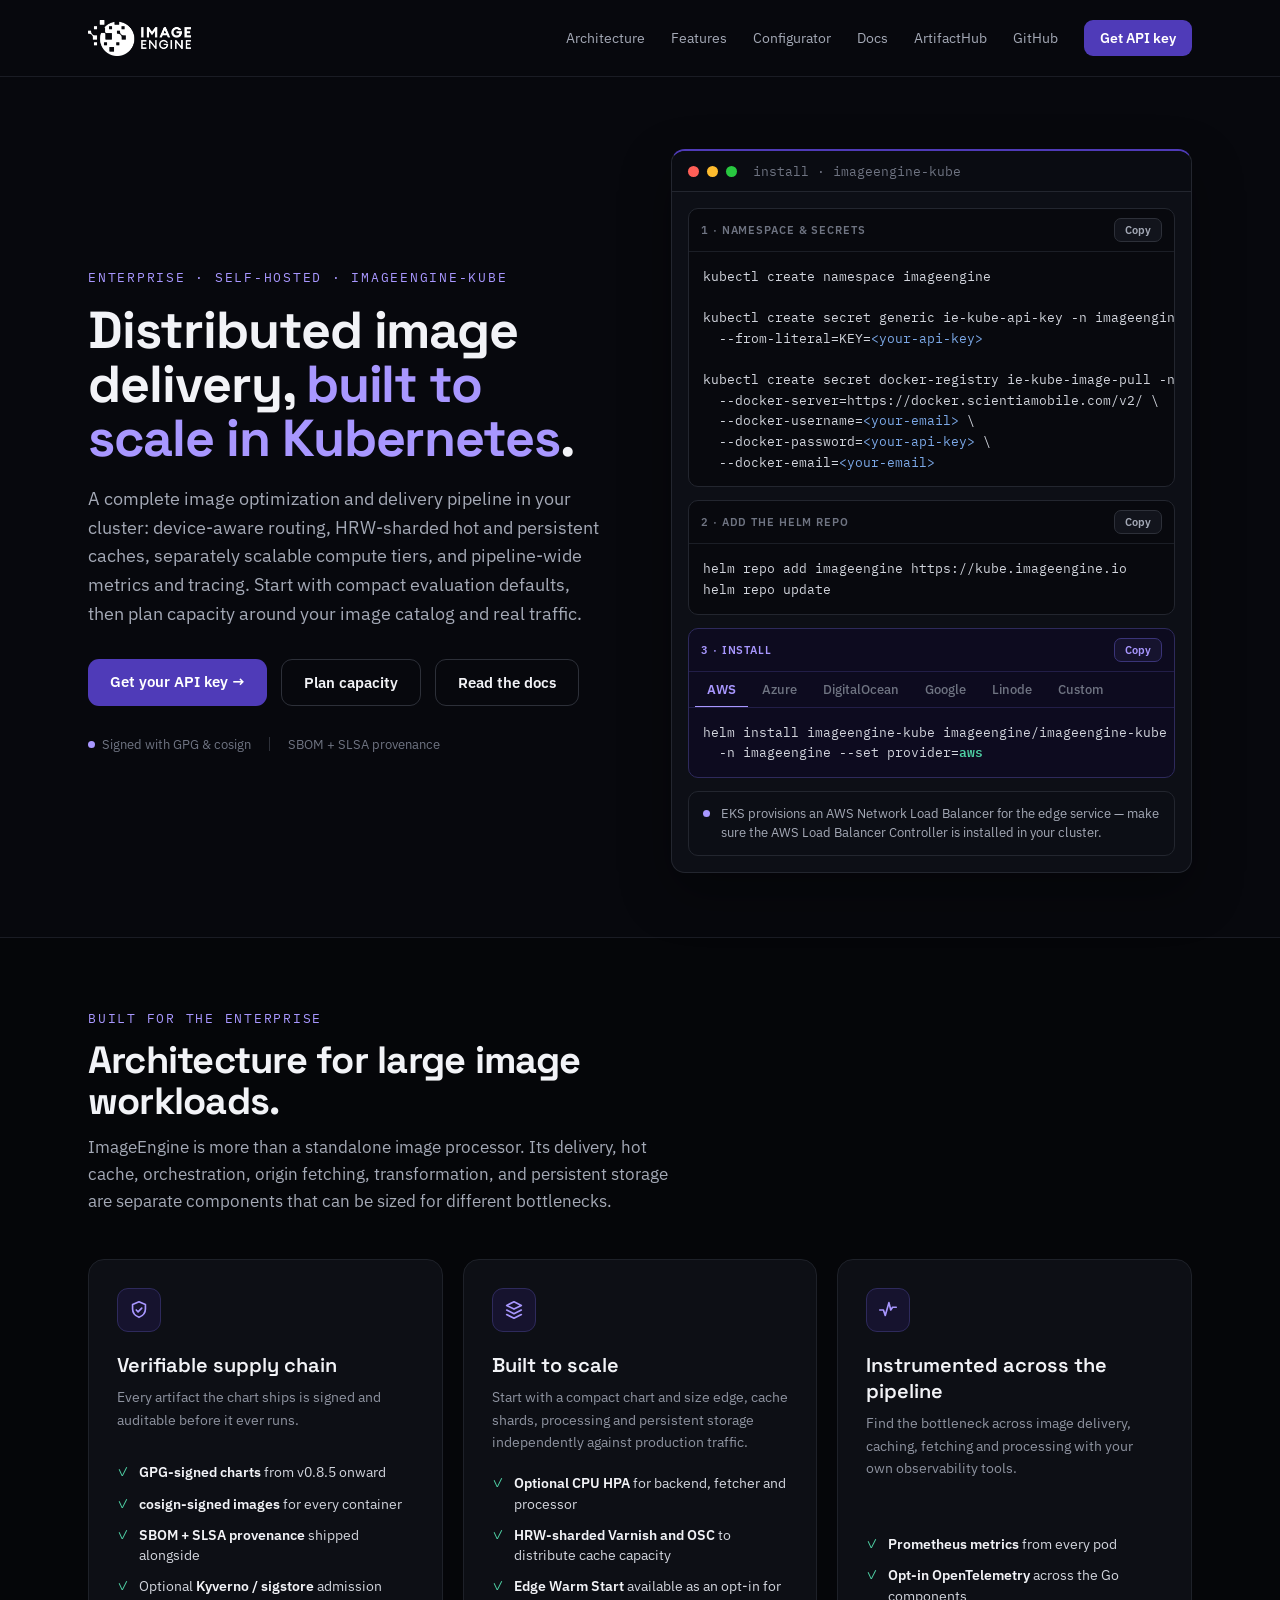
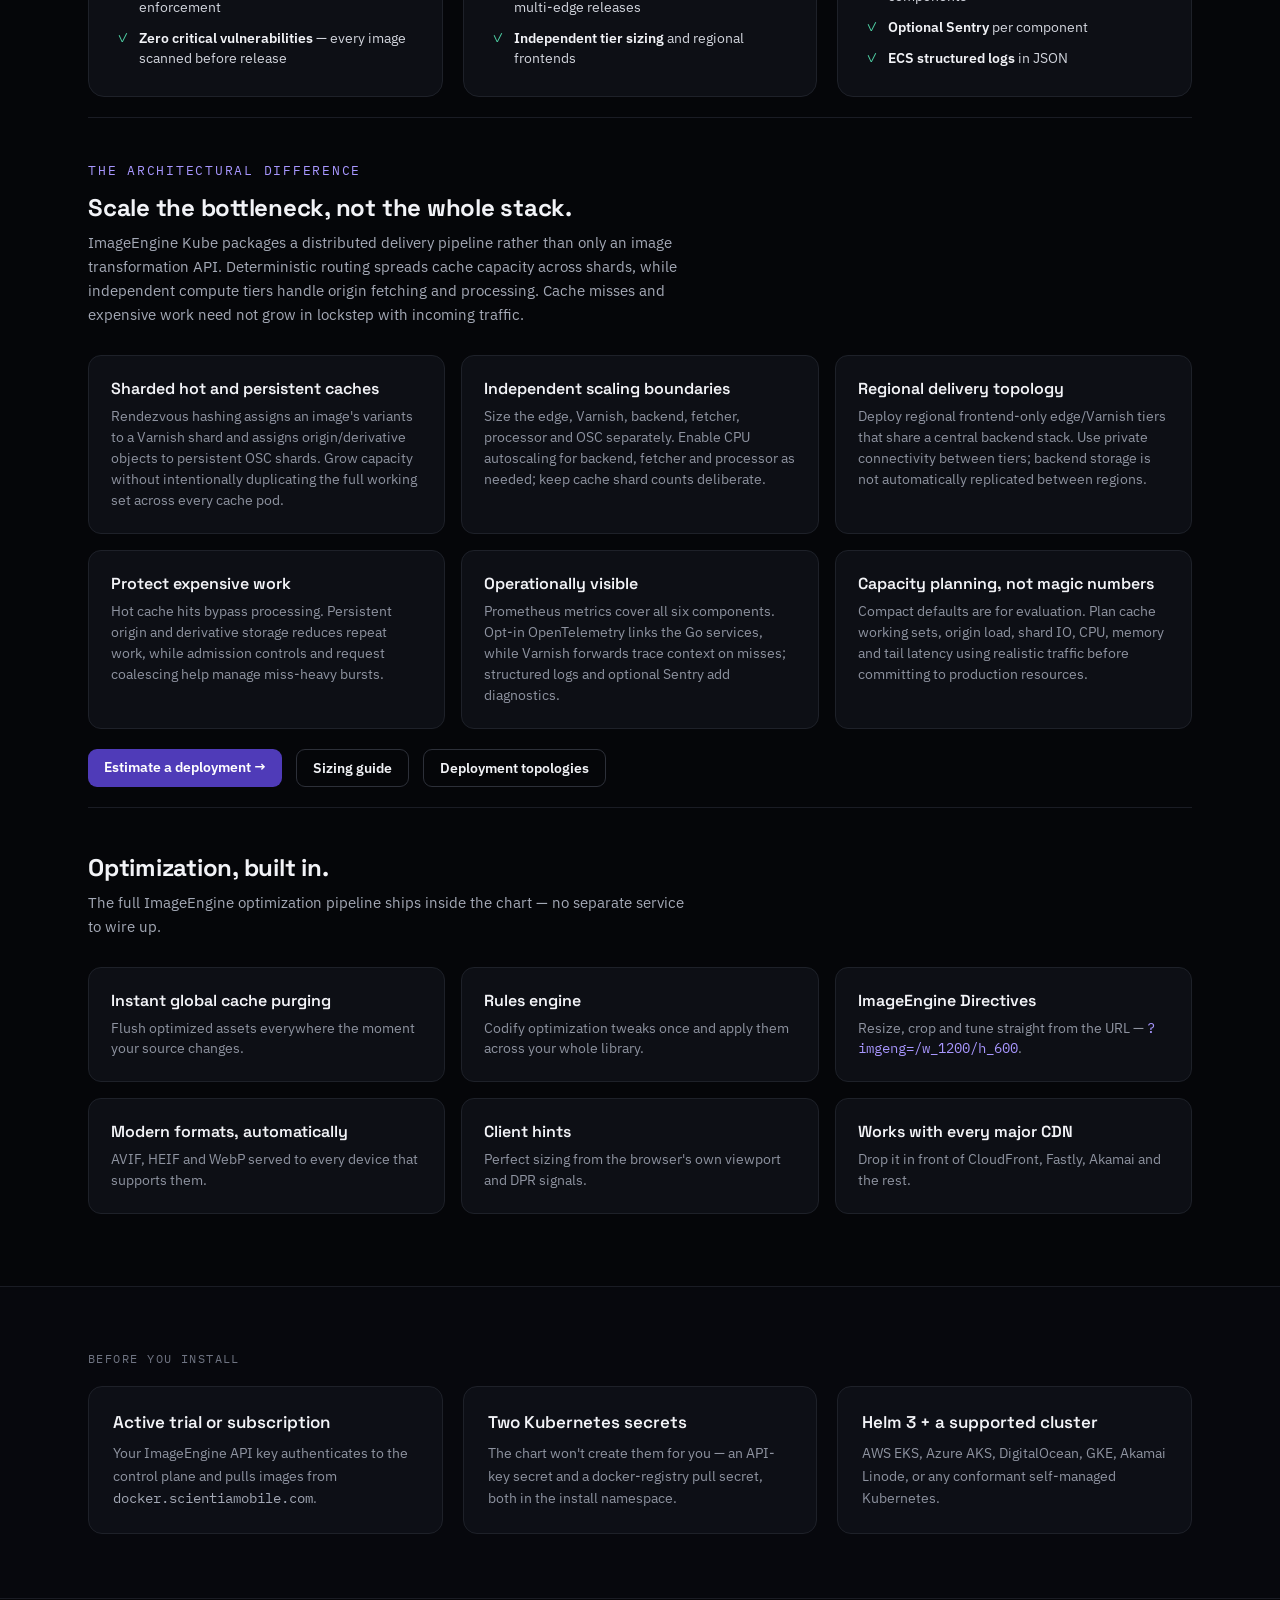
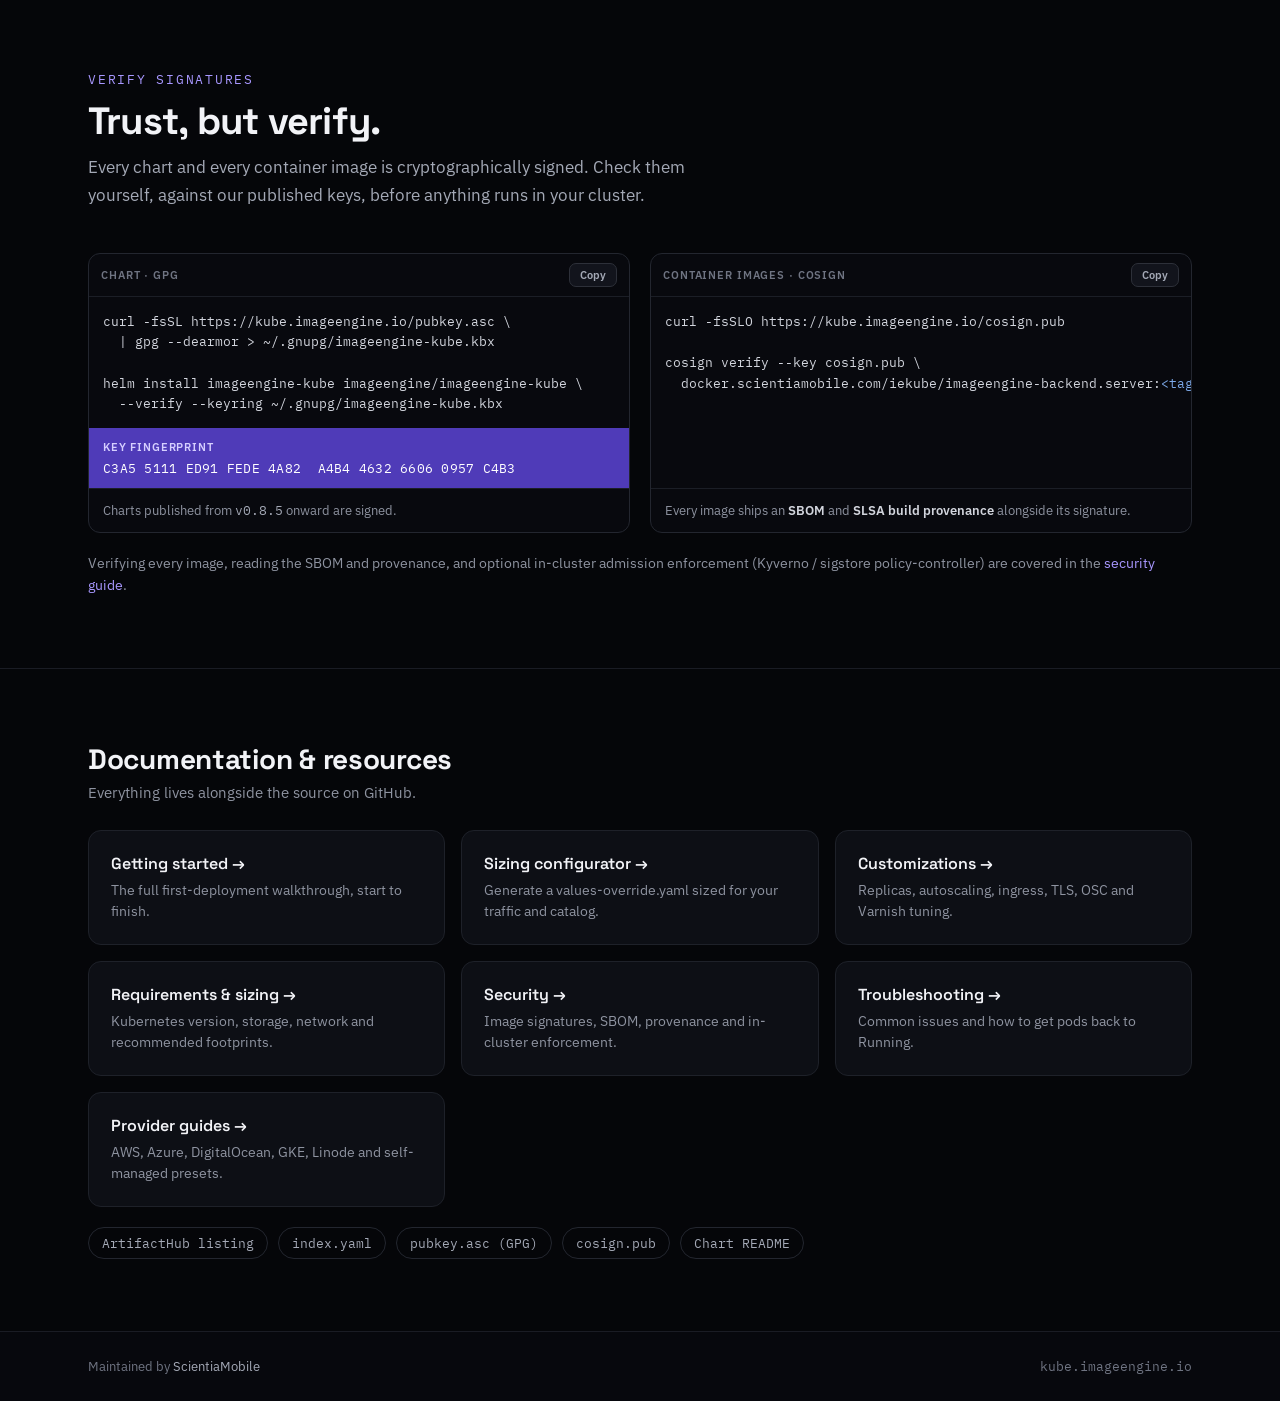
==== commit 5169b40b: "site: lead with distributed cache and independent scaling architecture" ====
--- a/index.html
+++ b/index.html
@@ -12,8 +12,8 @@
 </script>
 <meta charset="utf-8">
 <meta name="viewport" content="width=device-width, initial-scale=1">
-<title>ImageEngine Kube — cloud-native image optimization for Kubernetes</title>
-<meta name="description" content="Enterprise-grade, self-hosted image optimization packaged as a signed Helm chart that runs in your own Kubernetes cluster. Install on any major provider in a handful of commands.">
+<title>ImageEngine Kube — distributed image delivery for Kubernetes</title>
+<meta name="description" content="Distributed, self-hosted image optimization for Kubernetes. Independently scale delivery, processing and HRW-sharded persistent caches with native observability and WURFL device intelligence.">
 <link rel="icon" href="assets/ie-mark-v3.svg">
 <link rel="preconnect" href="https://fonts.googleapis.com">
 <link rel="preconnect" href="https://fonts.gstatic.com" crossorigin="">
@@ -31,6 +31,7 @@
         <img src="assets/logo-white.png" alt="ImageEngine Kube">
       </div>
       <div class="nav-links">
+        <a href="#architecture" class="nav-link">Architecture</a>
         <a href="#features" class="nav-link">Features</a>
         <a href="configurator.html" class="nav-link">Configurator</a>
         <a href="https://github.com/imgeng/imageengine-kube-helm/blob/main/charts/imageengine-kube/docs/GETTING_STARTED.md" class="nav-link">Docs</a>
@@ -45,11 +46,11 @@
   <div class="wrap hero">
     <div>
       <div class="eyebrow">Enterprise · self-hosted · imageengine-kube</div>
-      <h1 class="hero-title">Cloud-native image optimization, <span class="highlight">running in your Kubernetes cluster</span>.</h1>
-      <p class="lede hero-lede">Enterprise-grade and self-hosted, packaged as a signed Helm chart that runs on the infrastructure you already own. Install on any major provider in a handful of commands — scale on your own terms, without per-request SaaS pricing.</p>
+      <h1 class="hero-title">Distributed image delivery, <span class="highlight">built to scale in Kubernetes</span>.</h1>
+      <p class="lede hero-lede">A complete image optimization and delivery pipeline in your cluster: device-aware routing, HRW-sharded hot and persistent caches, separately scalable compute tiers, and pipeline-wide metrics and tracing. Start with compact evaluation defaults, then plan capacity around your image catalog and real traffic.</p>
       <div class="actions">
         <a href="https://imageengine.io" class="btn btn-primary">Get your API key →</a>
-        <a href="configurator.html" class="btn btn-outline">Size your cluster</a>
+        <a href="configurator.html" class="btn btn-outline">Plan capacity</a>
         <a href="https://github.com/imgeng/imageengine-kube-helm/blob/main/charts/imageengine-kube/docs/GETTING_STARTED.md" class="btn btn-outline">Read the docs</a>
       </div>
       <div class="trust">
@@ -124,8 +125,8 @@
   <div id="features" class="band band-bottom">
     <div class="wrap section">
       <div class="eyebrow">Built for the enterprise</div>
-      <h2 class="section-title">Enterprise-grade from the first install.</h2>
-      <p class="lede">Everything a large team needs to run image optimization in-house: a supply chain you can verify, a footprint that scales with your traffic, and telemetry that plugs straight into your existing stack — all under your own cost controls.</p>
+      <h2 class="section-title">Architecture for large image workloads.</h2>
+      <p class="lede">ImageEngine is more than a standalone image processor. Its delivery, hot cache, orchestration, origin fetching, transformation, and persistent storage are separate components that can be sized for different bottlenecks.</p>
 
       <div class="grid-3">
 
@@ -151,13 +152,12 @@
             <svg width="22" height="22" viewBox="0 0 24 24" fill="none" stroke-width="1.8" stroke-linecap="round" stroke-linejoin="round"><path d="M12 3l8 4-8 4-8-4 8-4z"></path><path d="M4 12l8 4 8-4"></path><path d="M4 17l8 4 8-4"></path></svg>
           </span>
           <h3 class="card-title">Built to scale</h3>
-          <p class="card-desc">From a small PoC cluster to a sharded, 3-tier caching layer — the footprint follows your traffic.</p>
+          <p class="card-desc">Start with a compact chart and size edge, cache shards, processing and persistent storage independently against production traffic.</p>
           <div class="checklist">
-            <div class="check"><span class="check-mark">✓</span><span class="check-text"><strong>Horizontal autoscaling</strong> out of the box</span></div>
-            <div class="check"><span class="check-mark">✓</span><span class="check-text"><strong>Sharded cache layers</strong> for high hit rates</span></div>
-            <div class="check"><span class="check-mark">✓</span><span class="check-text"><strong>Edge Warm Start</strong>: new edges start with a warm cache</span></div>
-            <div class="check"><span class="check-mark">✓</span><span class="check-text">Runs comfortably on <strong>small pods</strong></span></div>
-            <div class="check"><span class="check-mark">✓</span><span class="check-text">Tunable <strong>replicas &amp; cache</strong> sizing</span></div>
+            <div class="check"><span class="check-mark">✓</span><span class="check-text"><strong>Optional CPU HPA</strong> for backend, fetcher and processor</span></div>
+            <div class="check"><span class="check-mark">✓</span><span class="check-text"><strong>HRW-sharded Varnish and OSC</strong> to distribute cache capacity</span></div>
+            <div class="check"><span class="check-mark">✓</span><span class="check-text"><strong>Edge Warm Start</strong> available as an opt-in for multi-edge releases</span></div>
+            <div class="check"><span class="check-mark">✓</span><span class="check-text"><strong>Independent tier sizing</strong> and regional frontends</span></div>
           </div>
         </div>
 
@@ -166,43 +166,54 @@
           <span class="icon-tile">
             <svg width="22" height="22" viewBox="0 0 24 24" fill="none" stroke-width="1.8" stroke-linecap="round" stroke-linejoin="round"><path d="M3 12h4l2 6 4-14 2 8 2-3h4"></path></svg>
           </span>
-          <h3 class="card-title">Observable by default</h3>
-          <p class="card-desc">See exactly what the edge is doing — telemetry that drops straight into your stack.</p>
+          <h3 class="card-title">Instrumented across the pipeline</h3>
+          <p class="card-desc">Find the bottleneck across image delivery, caching, fetching and processing with your own observability tools.</p>
           <div class="checklist">
             <div class="check"><span class="check-mark">✓</span><span class="check-text"><strong>Prometheus metrics</strong> from every pod</span></div>
-            <div class="check"><span class="check-mark">✓</span><span class="check-text"><strong>OpenTelemetry traces</strong> end to end</span></div>
-            <div class="check"><span class="check-mark">✓</span><span class="check-text"><strong>Sentry error reporting</strong> built in</span></div>
+            <div class="check"><span class="check-mark">✓</span><span class="check-text"><strong>Opt-in OpenTelemetry</strong> across the Go components</span></div>
+            <div class="check"><span class="check-mark">✓</span><span class="check-text"><strong>Optional Sentry</strong> per component</span></div>
             <div class="check"><span class="check-mark">✓</span><span class="check-text"><strong>ECS structured logs</strong> in JSON</span></div>
           </div>
         </div>
 
       </div>
 
-      <!-- edge warm start -->
-      <div class="subsection" id="warm-start">
-        <div class="eyebrow">New in chart 1.10</div>
-        <h3 class="subsection-title">Edge Warm Start: new edges start warm.</h3>
-        <p class="lede lede-sm">A cache normally starts empty on every new server, so each deploy, scale-up or restart costs a dip in hit rate while it relearns. ImageEngine's edges size every image for the device asking for it, which means learning each image's original dimensions. With Edge Warm Start they share that knowledge: a new edge copies it from the edges already running before it takes traffic, and serves the same cached images from its first request.</p>
+      <!-- distributed architecture -->
+      <div class="subsection" id="architecture">
+        <div class="eyebrow">The architectural difference</div>
+        <h3 class="subsection-title">Scale the bottleneck, not the whole stack.</h3>
+        <p class="lede lede-sm">ImageEngine Kube packages a distributed delivery pipeline rather than only an image transformation API. Deterministic routing spreads cache capacity across shards, while independent compute tiers handle origin fetching and processing. Cache misses and expensive work need not grow in lockstep with incoming traffic.</p>
         <div class="grid-3 grid-tight">
-
-          <div class="tile">
-            <div class="tile-title">Deploys without the dip</div>
-            <div class="tile-desc">In testing, a rolling deploy with Warm Start held its cache hit rate. Without it, the hit rate fell 18 points and was still well short ten minutes later.</div>
-          </div>
-
-          <div class="tile">
-            <div class="tile-title">More edges, not more misses</div>
-            <div class="tile-desc">Running edges keep sharing what they learn, within about a second, so scaling out doesn't multiply cache misses.</div>
-          </div>
-
-          <div class="tile">
-            <div class="tile-title">Nothing on the request path</div>
-            <div class="tile-desc">Edges sync in the background over their internal admin port. If no other edge is reachable, an edge simply starts on its own.</div>
-          </div>
-
-        </div>
-        <p class="lede lede-sm" style="margin: 20px 0 14px;">Opt-in in chart 1.10, and planned to be on by default in a future release.</p>
-        <a href="https://github.com/imgeng/imageengine-kube-helm/blob/main/charts/imageengine-kube/docs/CUSTOMIZATIONS.md#how-do-i-turn-on-edge-warm-start" class="btn btn-sm btn-outline" style="white-space: nowrap;">How to turn it on</a>
+          <div class="tile">
+            <div class="tile-title">Sharded hot and persistent caches</div>
+            <div class="tile-desc">Rendezvous hashing assigns an image's variants to a Varnish shard and assigns origin/derivative objects to persistent OSC shards. Grow capacity without intentionally duplicating the full working set across every cache pod.</div>
+          </div>
+          <div class="tile">
+            <div class="tile-title">Independent scaling boundaries</div>
+            <div class="tile-desc">Size the edge, Varnish, backend, fetcher, processor and OSC separately. Enable CPU autoscaling for backend, fetcher and processor as needed; keep cache shard counts deliberate.</div>
+          </div>
+          <div class="tile">
+            <div class="tile-title">Regional delivery topology</div>
+            <div class="tile-desc">Deploy regional frontend-only edge/Varnish tiers that share a central backend stack. Use private connectivity between tiers; backend storage is not automatically replicated between regions.</div>
+          </div>
+          <div class="tile">
+            <div class="tile-title">Protect expensive work</div>
+            <div class="tile-desc">Hot cache hits bypass processing. Persistent origin and derivative storage reduces repeat work, while admission controls and request coalescing help manage miss-heavy bursts.</div>
+          </div>
+          <div class="tile">
+            <div class="tile-title">Operationally visible</div>
+            <div class="tile-desc">Prometheus metrics cover all six components. Opt-in OpenTelemetry links the Go services, while Varnish forwards trace context on misses; structured logs and optional Sentry add diagnostics.</div>
+          </div>
+          <div class="tile">
+            <div class="tile-title">Capacity planning, not magic numbers</div>
+            <div class="tile-desc">Compact defaults are for evaluation. Plan cache working sets, origin load, shard IO, CPU, memory and tail latency using realistic traffic before committing to production resources.</div>
+          </div>
+        </div>
+        <div class="actions" style="margin-top: 20px;">
+          <a href="configurator.html" class="btn btn-sm btn-primary">Estimate a deployment →</a>
+          <a href="https://github.com/imgeng/imageengine-kube-helm/blob/main/charts/imageengine-kube/docs/SIZING.md" class="btn btn-sm btn-outline">Sizing guide</a>
+          <a href="https://github.com/imgeng/imageengine-kube-helm/blob/main/charts/imageengine-kube/docs/TOPOLOGIES.md" class="btn btn-sm btn-outline">Deployment topologies</a>
+        </div>
       </div>
 
       <div class="subsection">
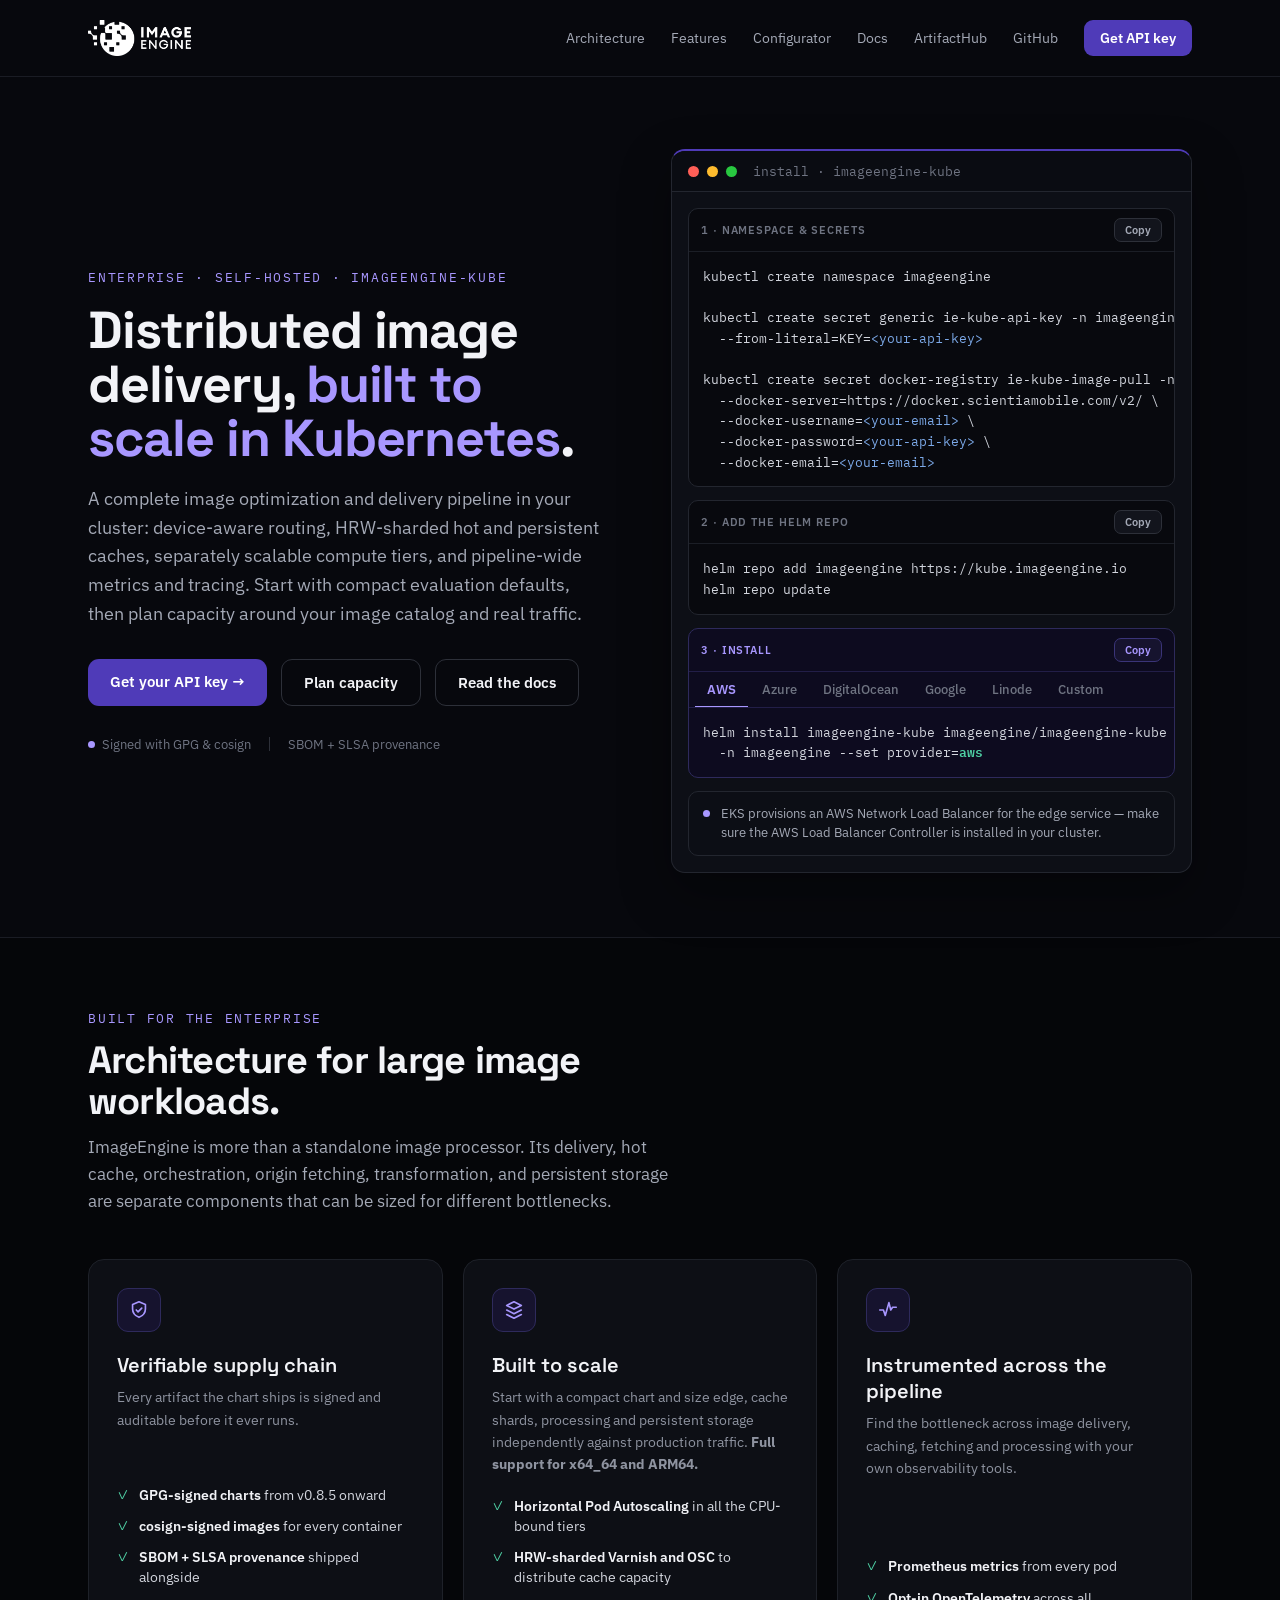
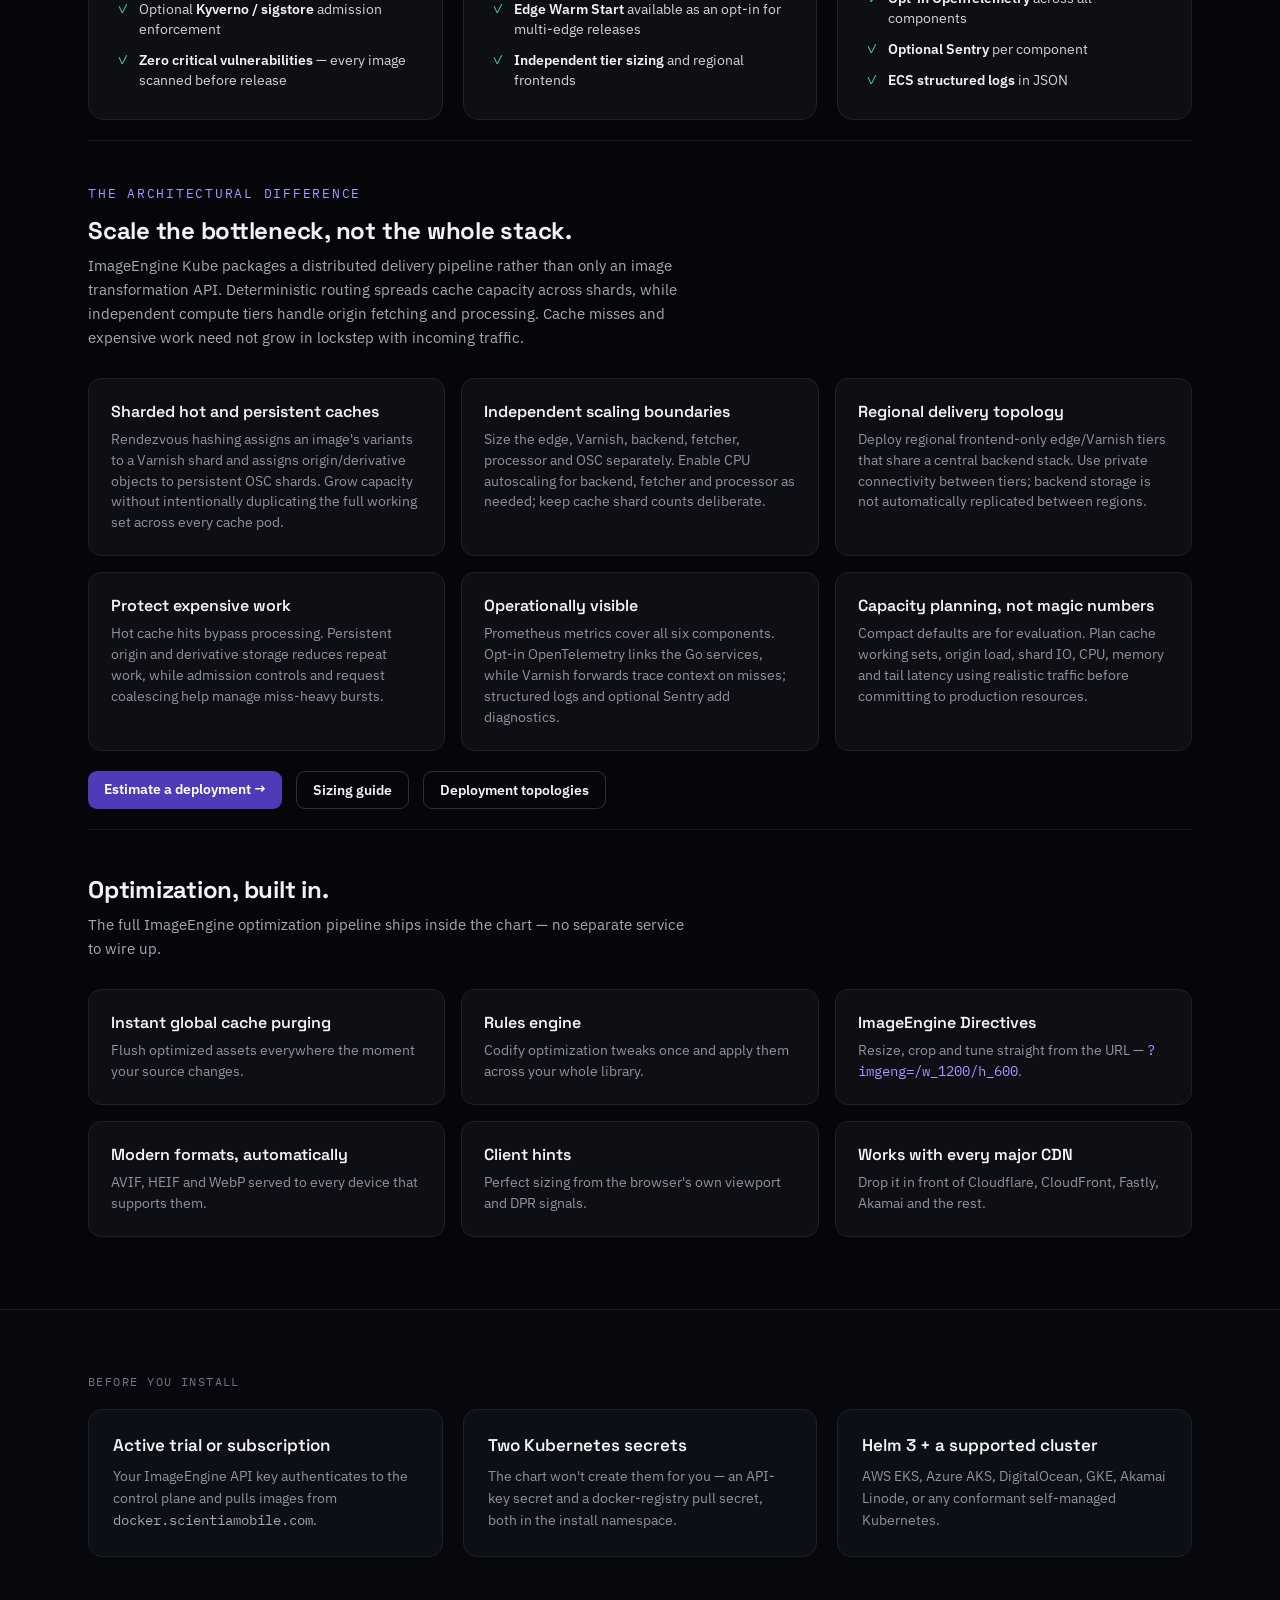
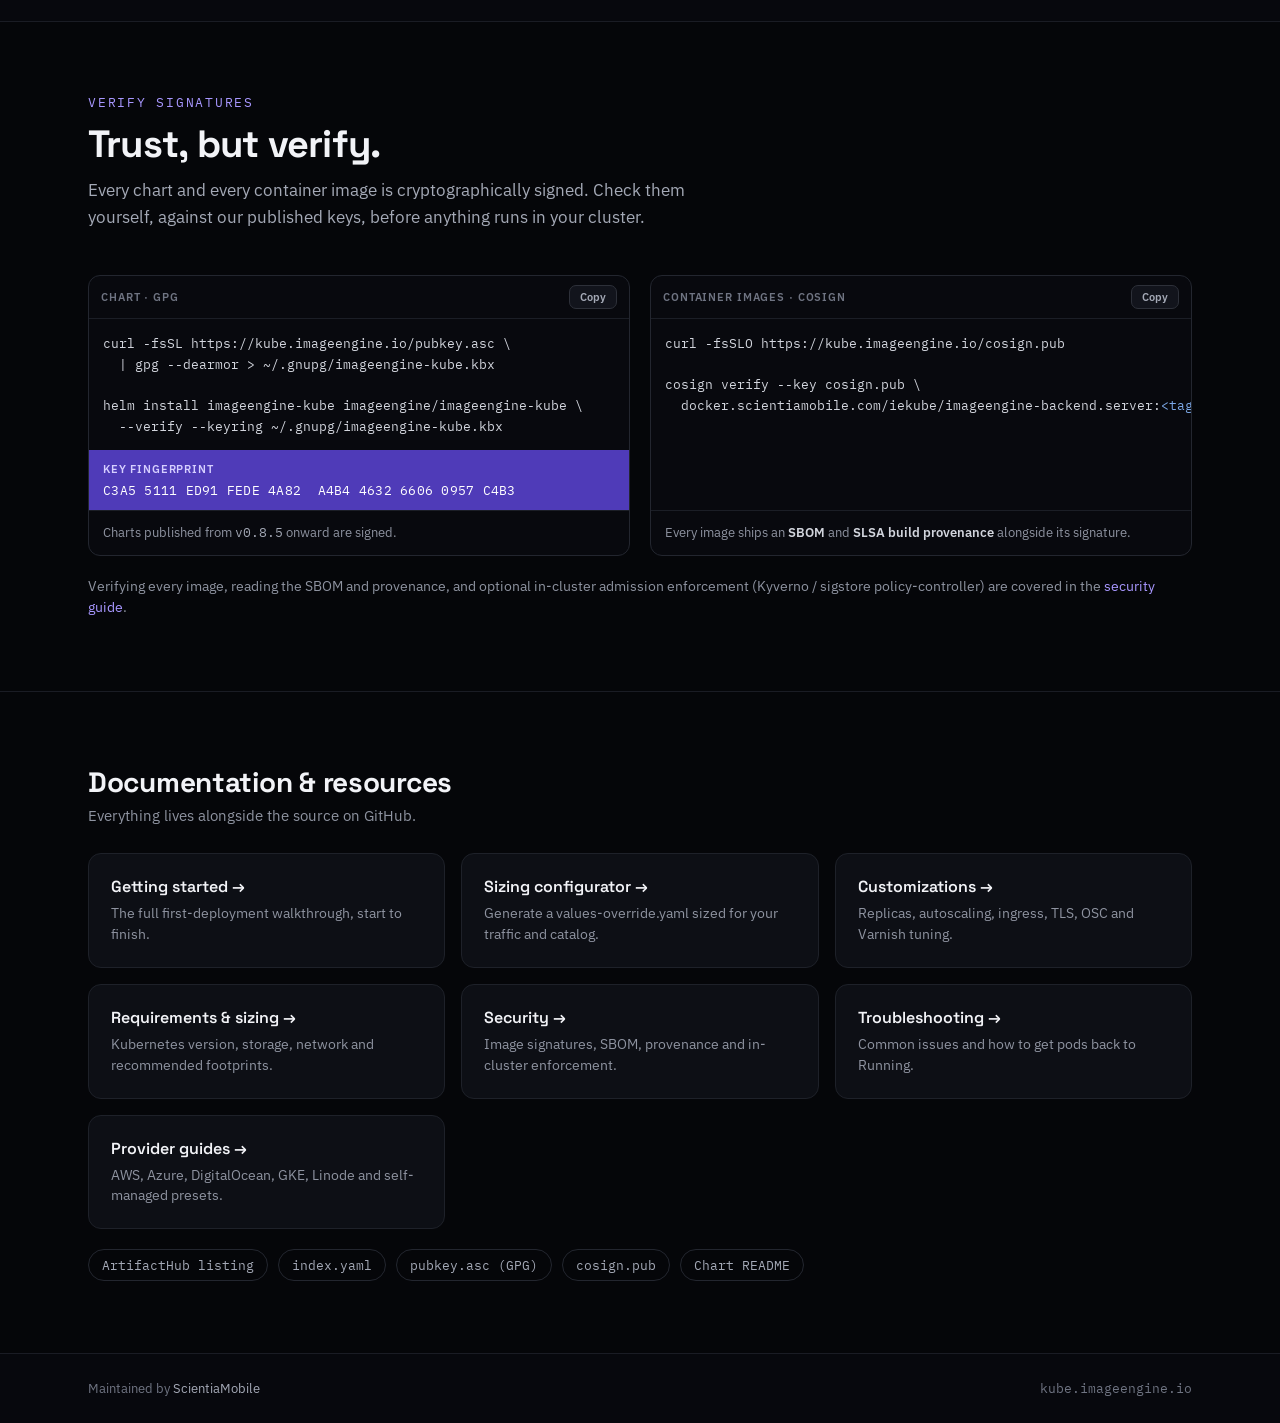
==== commit 1db8e22c: "chore: cleanup some verbiage" ====
--- a/index.html
+++ b/index.html
@@ -152,9 +152,9 @@
             <svg width="22" height="22" viewBox="0 0 24 24" fill="none" stroke-width="1.8" stroke-linecap="round" stroke-linejoin="round"><path d="M12 3l8 4-8 4-8-4 8-4z"></path><path d="M4 12l8 4 8-4"></path><path d="M4 17l8 4 8-4"></path></svg>
           </span>
           <h3 class="card-title">Built to scale</h3>
-          <p class="card-desc">Start with a compact chart and size edge, cache shards, processing and persistent storage independently against production traffic.</p>
+          <p class="card-desc">Start with a compact chart and size edge, cache shards, processing and persistent storage independently against production traffic.  <strong>Full support for x64_64 and ARM64.</strong></p>
           <div class="checklist">
-            <div class="check"><span class="check-mark">✓</span><span class="check-text"><strong>Optional CPU HPA</strong> for backend, fetcher and processor</span></div>
+            <div class="check"><span class="check-mark">✓</span><span class="check-text"><strong>Horizontal Pod Autoscaling</strong> in all the CPU-bound tiers</span></div>
             <div class="check"><span class="check-mark">✓</span><span class="check-text"><strong>HRW-sharded Varnish and OSC</strong> to distribute cache capacity</span></div>
             <div class="check"><span class="check-mark">✓</span><span class="check-text"><strong>Edge Warm Start</strong> available as an opt-in for multi-edge releases</span></div>
             <div class="check"><span class="check-mark">✓</span><span class="check-text"><strong>Independent tier sizing</strong> and regional frontends</span></div>
@@ -170,7 +170,7 @@
           <p class="card-desc">Find the bottleneck across image delivery, caching, fetching and processing with your own observability tools.</p>
           <div class="checklist">
             <div class="check"><span class="check-mark">✓</span><span class="check-text"><strong>Prometheus metrics</strong> from every pod</span></div>
-            <div class="check"><span class="check-mark">✓</span><span class="check-text"><strong>Opt-in OpenTelemetry</strong> across the Go components</span></div>
+            <div class="check"><span class="check-mark">✓</span><span class="check-text"><strong>Opt-in OpenTelemetry</strong> across all components</span></div>
             <div class="check"><span class="check-mark">✓</span><span class="check-text"><strong>Optional Sentry</strong> per component</span></div>
             <div class="check"><span class="check-mark">✓</span><span class="check-text"><strong>ECS structured logs</strong> in JSON</span></div>
           </div>
@@ -248,7 +248,7 @@
 
           <div class="tile">
             <div class="tile-title">Works with every major CDN</div>
-            <div class="tile-desc">Drop it in front of CloudFront, Fastly, Akamai and the rest.</div>
+            <div class="tile-desc">Drop it in front of Cloudflare, CloudFront, Fastly, Akamai and the rest.</div>
           </div>
 
         </div>
